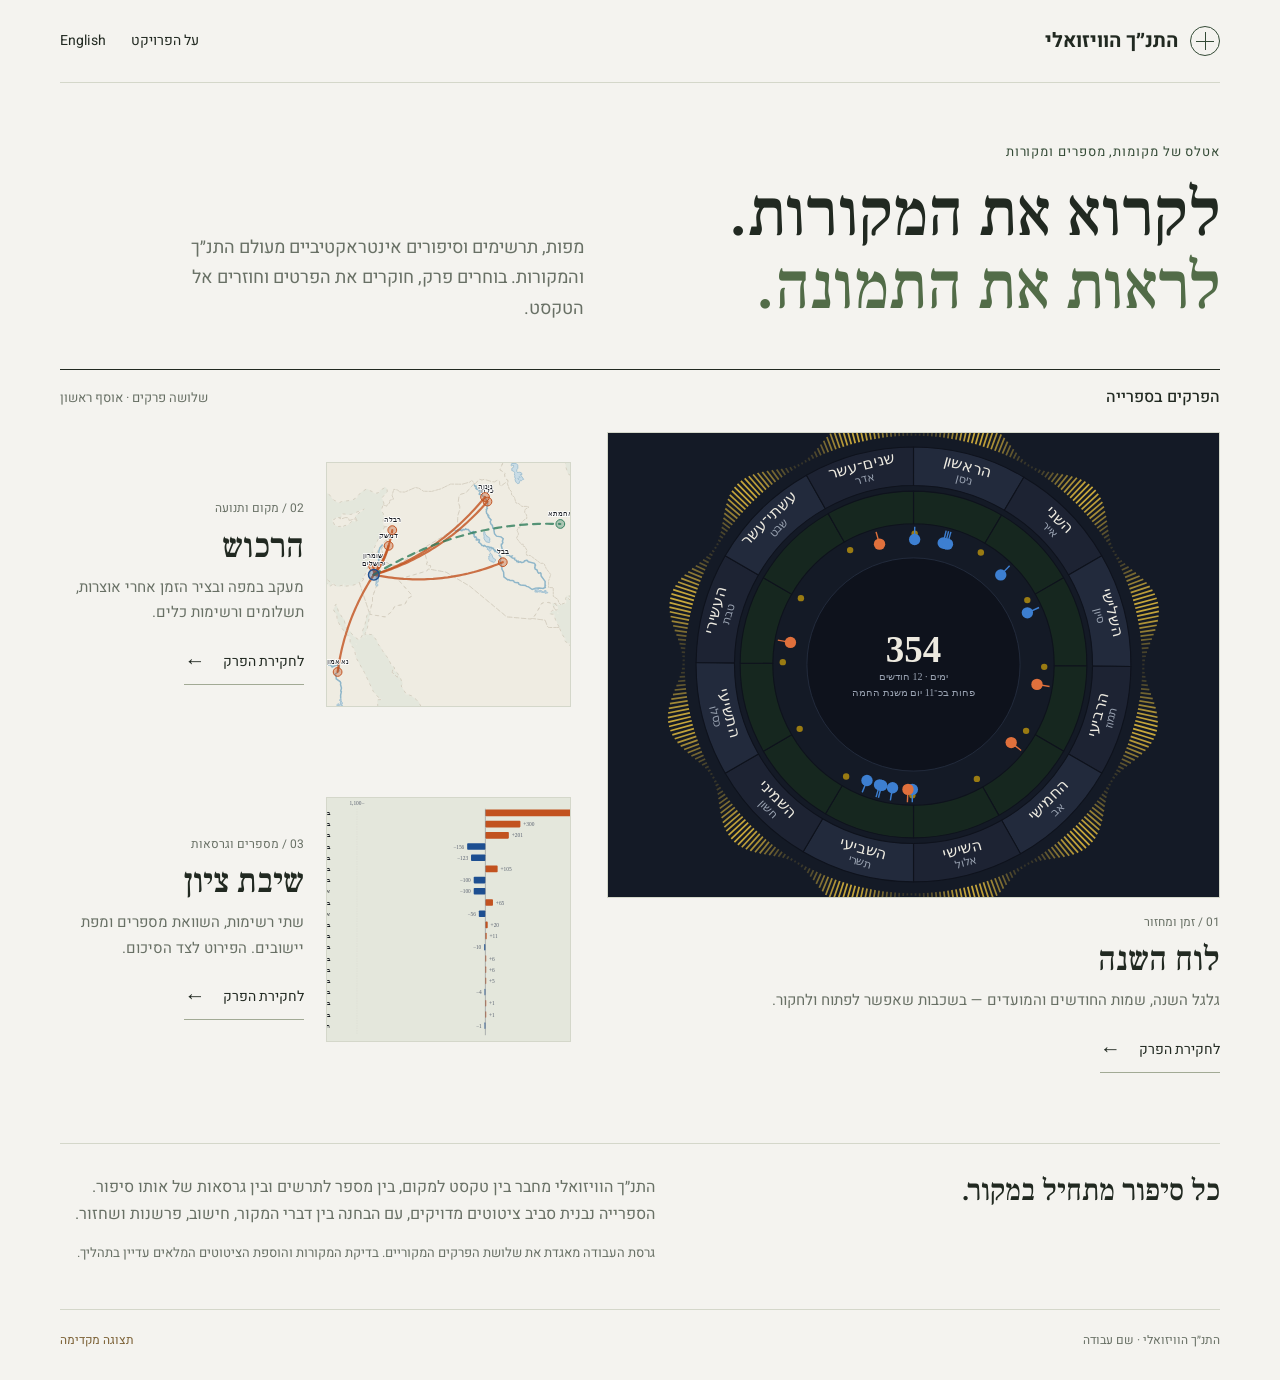
==== site/index.html @ dea5420c "Build initial Visual Tanakh collection with three interactive chapters" ====
<!doctype html><html lang="he" dir="rtl"><head><meta charset="utf-8"><meta name="viewport" content="width=device-width,initial-scale=1"><meta name="robots" content="noindex,nofollow"><title>התנ״ך הוויזואלי</title><meta name="description" content="מפות, תרשימים וסיפורים אינטראקטיביים מעולם התנ״ך והמקורות. בוחרים פרק, חוקרים את הפרטים וחוזרים אל הטקסט."><link rel="stylesheet" href="assets/site.css"></head><body><a class="skip" href="#chapters">לתוכן</a><div class="shell"><header><a class="brand" href="./"><span class="mark" aria-hidden="true"></span>התנ״ך הוויזואלי</a><nav aria-label="ניווט"><a href="#about">על הפרויקט</a><a href="en/" lang="en">English</a></nav></header><main><section class="intro"><div><p class="eyebrow">אטלס של מקומות, מספרים ומקורות</p><h1>לקרוא את המקורות.<br><em>לראות את התמונה.</em></h1></div><p class="intro-copy">מפות, תרשימים וסיפורים אינטראקטיביים מעולם התנ״ך והמקורות. בוחרים פרק, חוקרים את הפרטים וחוזרים אל הטקסט.</p></section><section id="chapters" aria-labelledby="collection-title"><div class="section-top"><h2 id="collection-title">הפרקים בספרייה</h2><span>שלושה פרקים · אוסף ראשון</span></div><div class="collection"><a class="chapter" href="he/calendar/"><div class="visual"><img src="assets/calendar.svg" alt="" width="700" height="600" ></div><div class="chapter-copy"><div class="chapter-meta"><span>01 / זמן ומחזור</span></div><h3>לוח השנה</h3><p>גלגל השנה, שמות החודשים והמועדים — בשכבות שאפשר לפתוח ולחקור.</p><span class="read">לחקירת הפרק<b aria-hidden="true">←</b></span></div></a><a class="chapter" href="he/treasures/"><div class="visual"><img src="assets/treasures.svg" alt="" width="700" height="600" loading="lazy"></div><div class="chapter-copy"><div class="chapter-meta"><span>02 / מקום ותנועה</span></div><h3>הרכוש</h3><p>מעקב במפה ובציר הזמן אחרי אוצרות, תשלומים ורשימות כלים.</p><span class="read">לחקירת הפרק<b aria-hidden="true">←</b></span></div></a><a class="chapter" href="he/return/"><div class="visual"><img src="assets/return.svg" alt="" width="700" height="600" loading="lazy"></div><div class="chapter-copy"><div class="chapter-meta"><span>03 / מספרים וגרסאות</span></div><h3>שיבת ציון</h3><p>שתי רשימות, השוואת מספרים ומפת יישובים. הפירוט לצד הסיכום.</p><span class="read">לחקירת הפרק<b aria-hidden="true">←</b></span></div></a></div></section><section class="about" id="about"><h2>כל סיפור מתחיל במקור.</h2><div><p>התנ״ך הוויזואלי מחבר בין טקסט למקום, בין מספר לתרשים ובין גרסאות של אותו סיפור. הספרייה נבנית סביב ציטוטים מדויקים, עם הבחנה בין דברי המקור, חישוב, פרשנות ושחזור.</p><p class="note">גרסת העבודה מאגדת את שלושת הפרקים המקוריים. בדיקת המקורות והוספת הציטוטים המלאים עדיין בתהליך.</p></div></section></main><footer><span>התנ״ך הוויזואלי · שם עבודה</span><span class="draft">תצוגה מקדימה</span></footer></div></body></html>
---- site/assets/site.css ----
@import url('https://fonts.googleapis.com/css2?family=Frank+Ruhl+Libre:wght@400;500;700;900&family=Heebo:wght@400;500;600;700&display=swap');
:root{--paper:#f4f3ef;--ink:#212921;--muted:#687065;--line:#d4d7ca;--green:#344b36;--wash:#e5e8dc}*{box-sizing:border-box}body{margin:0;background:var(--paper);color:var(--ink);font:16px/1.7 Heebo,Arial,sans-serif}a{color:inherit}button,a{-webkit-tap-highlight-color:transparent}a:focus-visible{outline:3px solid #9c6a29;outline-offset:5px}.skip{position:absolute;top:-100px}.skip:focus{top:10px;background:white;z-index:10;padding:10px}.shell{max-width:1240px;margin:auto;padding:0 40px}header{display:flex;justify-content:space-between;align-items:center;border-bottom:1px solid var(--line);padding:24px 0;gap:20px}.brand{text-decoration:none;font-size:20px;font-weight:700;display:flex;align-items:center;gap:12px}.mark{width:30px;height:30px;border:1px solid var(--green);border-radius:50%;position:relative;display:inline-block}.mark:before,.mark:after{content:'';position:absolute;background:var(--green)}.mark:before{width:1px;top:5px;bottom:5px;left:14px}.mark:after{height:1px;left:5px;right:5px;top:14px}header nav{display:flex;gap:25px;font-size:14px}header nav a{text-decoration:none}header nav a:hover{text-decoration:underline}.intro{display:grid;grid-template-columns:1.1fr 1fr;gap:60px;padding:58px 0 44px;align-items:end}.eyebrow{font-size:13px;letter-spacing:.07em;color:var(--green);margin:0 0 15px}h1,h2,h3{font-family:'Frank Ruhl Libre',Georgia,serif;font-weight:500;line-height:1.1;margin:0}h1{font-size:clamp(40px,5.2vw,68px);max-width:650px}h1 em{font-style:normal;color:#526c48}.intro-copy{max-width:450px;color:var(--muted);font-size:18px;margin:0}.section-top{display:flex;justify-content:space-between;border-top:1px solid var(--ink);padding:17px 0 23px;align-items:center}.section-top h2{font-family:Heebo,Arial;font-size:16px;font-weight:500}.section-top span{font-size:13px;color:var(--muted)}.collection{display:grid;grid-template-columns:1.2fr 1fr;gap:30px 36px}.chapter{text-decoration:none;display:block;min-width:0}.chapter:first-child{grid-row:span 2}.visual{background:#e4e7dc;overflow:hidden;border:1px solid var(--line);position:relative}.visual img{width:100%;height:100%;object-fit:cover;display:block;transition:transform .45s ease}.chapter:hover .visual img{transform:scale(1.025)}.chapter:first-child .visual{height:466px;background:#141a26}.chapter:not(:first-child){display:grid;grid-template-columns:1fr 1fr;gap:22px;align-items:center}.chapter:not(:first-child) .visual{height:245px}.chapter:not(:first-child) .visual img{object-fit:cover}.chapter-meta{display:flex;justify-content:space-between;font-size:12px;color:var(--muted);margin:14px 0 9px;gap:8px}.chapter h3{font-size:34px}.chapter p{font-size:15px;color:var(--muted);margin:10px 0 18px}.read{font-size:14px;display:inline-flex;gap:18px;align-items:center;border-bottom:1px solid #a2aa95;padding-bottom:4px}.read b{font-size:21px;font-weight:400}.about{margin-top:70px;border-top:1px solid var(--line);padding:30px 0 45px;display:grid;grid-template-columns:1fr 1.2fr;gap:70px}.about h2{font-size:30px}.about p{margin:0;color:var(--muted);max-width:640px}.about .note{font-size:13px;margin-top:14px}footer{display:flex;justify-content:space-between;gap:20px;border-top:1px solid var(--line);padding:20px 0 30px;color:var(--muted);font-size:12px}.draft{color:#795e32}.language-note{font-size:12px;color:var(--muted)}html{scroll-behavior:smooth}@media(max-width:900px){.shell{padding:0 24px}.intro{gap:25px}.collection{gap:24px}.chapter:not(:first-child){grid-template-columns:1fr}.chapter:not(:first-child) .visual{height:180px}.chapter:first-child .visual{height:380px}.chapter:first-child{grid-row:auto}.chapter:last-child{grid-column:1/-1;grid-template-columns:1fr 1fr}.intro-copy{font-size:16px}}@media(max-width:600px){.shell{padding:0 20px}header{padding:18px 0}.brand{font-size:17px;gap:8px}header nav{gap:15px}header nav a:first-child{display:none}.intro{grid-template-columns:1fr;gap:20px;padding:36px 0}.intro-copy{max-width:36ch}h1{font-size:45px}.collection{grid-template-columns:1fr;gap:34px}.chapter:first-child .visual{height:360px}.chapter:not(:first-child),.chapter:last-child{display:block;grid-column:auto}.chapter:not(:first-child) .visual{height:230px}.chapter h3{font-size:32px}.about{margin-top:42px;grid-template-columns:1fr;gap:20px}footer{flex-wrap:wrap}.section-top span{font-size:12px}}@media(prefers-reduced-motion:reduce){html{scroll-behavior:auto}.visual img{transition:none}}
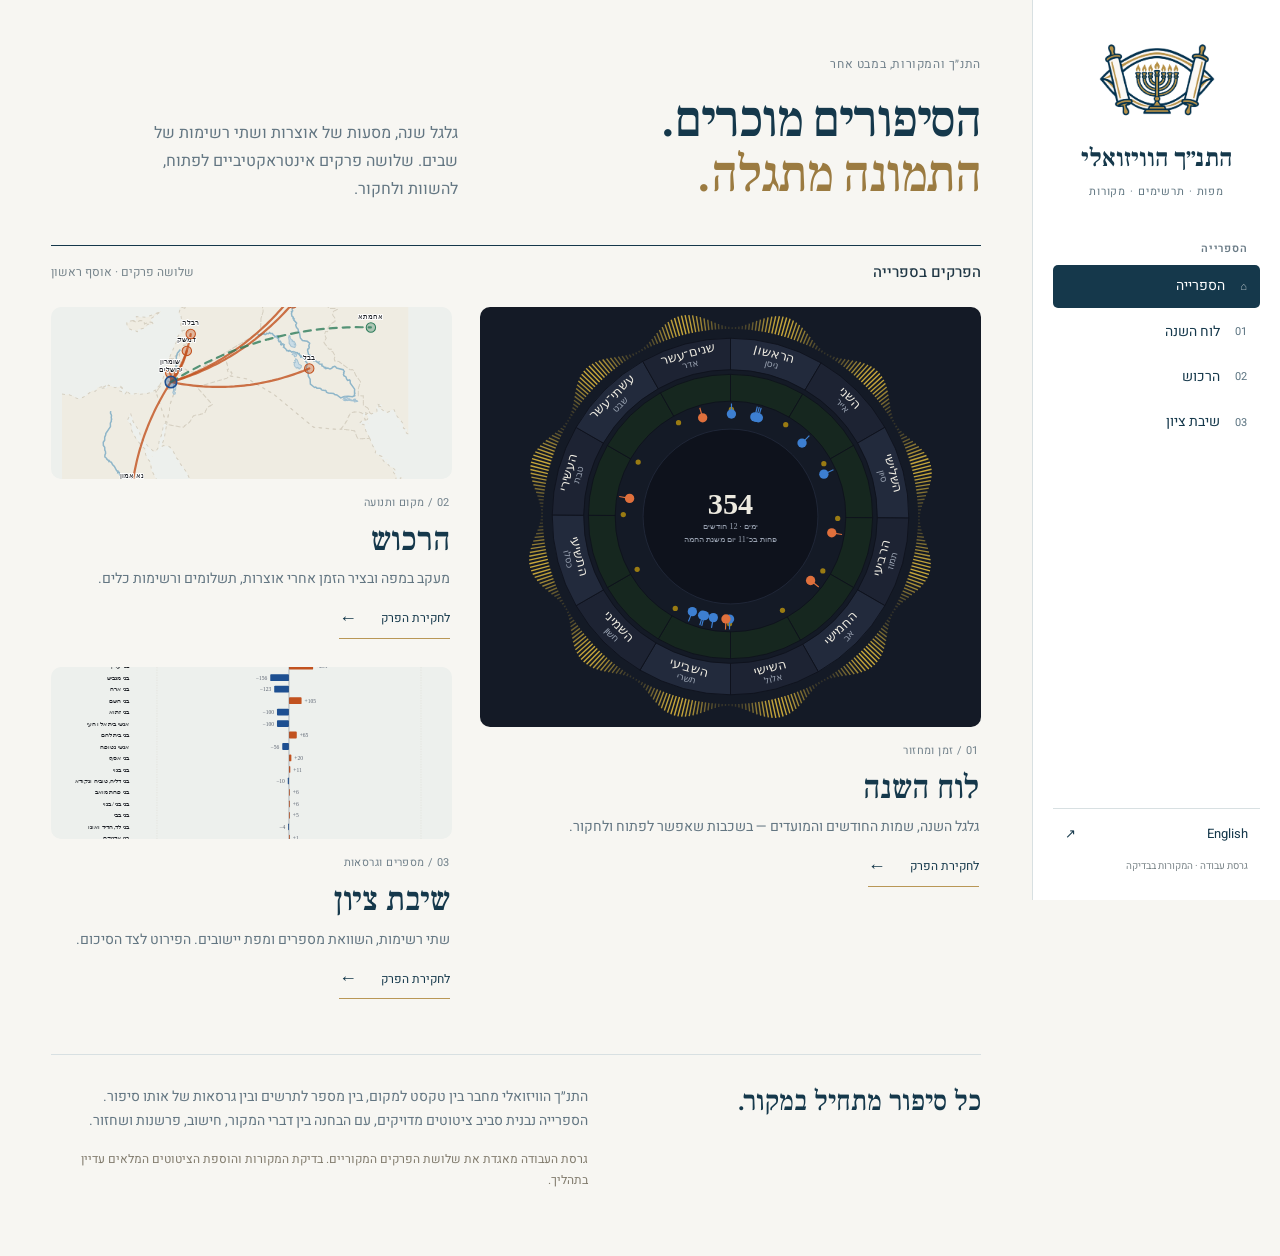
==== commit e1f75de4: "Redesign chapters with fixed bilingual navigation and Tanakh Atlas identity" ====
--- a/site/index.html
+++ b/site/index.html
@@ -1 +1,2 @@
-<!doctype html><html lang="he" dir="rtl"><head><meta charset="utf-8"><meta name="viewport" content="width=device-width,initial-scale=1"><meta name="robots" content="noindex,nofollow"><title>התנ״ך הוויזואלי</title><meta name="description" content="מפות, תרשימים וסיפורים אינטראקטיביים מעולם התנ״ך והמקורות. בוחרים פרק, חוקרים את הפרטים וחוזרים אל הטקסט."><link rel="stylesheet" href="assets/site.css"></head><body><a class="skip" href="#chapters">לתוכן</a><div class="shell"><header><a class="brand" href="./"><span class="mark" aria-hidden="true"></span>התנ״ך הוויזואלי</a><nav aria-label="ניווט"><a href="#about">על הפרויקט</a><a href="en/" lang="en">English</a></nav></header><main><section class="intro"><div><p class="eyebrow">אטלס של מקומות, מספרים ומקורות</p><h1>לקרוא את המקורות.<br><em>לראות את התמונה.</em></h1></div><p class="intro-copy">מפות, תרשימים וסיפורים אינטראקטיביים מעולם התנ״ך והמקורות. בוחרים פרק, חוקרים את הפרטים וחוזרים אל הטקסט.</p></section><section id="chapters" aria-labelledby="collection-title"><div class="section-top"><h2 id="collection-title">הפרקים בספרייה</h2><span>שלושה פרקים · אוסף ראשון</span></div><div class="collection"><a class="chapter" href="he/calendar/"><div class="visual"><img src="assets/calendar.svg" alt="" width="700" height="600" ></div><div class="chapter-copy"><div class="chapter-meta"><span>01 / זמן ומחזור</span></div><h3>לוח השנה</h3><p>גלגל השנה, שמות החודשים והמועדים — בשכבות שאפשר לפתוח ולחקור.</p><span class="read">לחקירת הפרק<b aria-hidden="true">←</b></span></div></a><a class="chapter" href="he/treasures/"><div class="visual"><img src="assets/treasures.svg" alt="" width="700" height="600" loading="lazy"></div><div class="chapter-copy"><div class="chapter-meta"><span>02 / מקום ותנועה</span></div><h3>הרכוש</h3><p>מעקב במפה ובציר הזמן אחרי אוצרות, תשלומים ורשימות כלים.</p><span class="read">לחקירת הפרק<b aria-hidden="true">←</b></span></div></a><a class="chapter" href="he/return/"><div class="visual"><img src="assets/return.svg" alt="" width="700" height="600" loading="lazy"></div><div class="chapter-copy"><div class="chapter-meta"><span>03 / מספרים וגרסאות</span></div><h3>שיבת ציון</h3><p>שתי רשימות, השוואת מספרים ומפת יישובים. הפירוט לצד הסיכום.</p><span class="read">לחקירת הפרק<b aria-hidden="true">←</b></span></div></a></div></section><section class="about" id="about"><h2>כל סיפור מתחיל במקור.</h2><div><p>התנ״ך הוויזואלי מחבר בין טקסט למקום, בין מספר לתרשים ובין גרסאות של אותו סיפור. הספרייה נבנית סביב ציטוטים מדויקים, עם הבחנה בין דברי המקור, חישוב, פרשנות ושחזור.</p><p class="note">גרסת העבודה מאגדת את שלושת הפרקים המקוריים. בדיקת המקורות והוספת הציטוטים המלאים עדיין בתהליך.</p></div></section></main><footer><span>התנ״ך הוויזואלי · שם עבודה</span><span class="draft">תצוגה מקדימה</span></footer></div></body></html>+<!DOCTYPE html>
+<html dir="rtl" lang="he"><head><meta charset="utf-8"/><meta content="width=device-width,initial-scale=1" name="viewport"/><meta content="noindex,nofollow" name="robots"/><title>התנ״ך הוויזואלי</title><meta content="מפות, תרשימים וסיפורים אינטראקטיביים מעולם התנ״ך והמקורות. בוחרים פרק, חוקרים את הפרטים וחוזרים אל הטקסט." name="description"/><link href="assets/site.css" rel="stylesheet"/><link href="assets/atlas.css" rel="stylesheet"/><link href="assets/atlas-logo.png" rel="icon" type="image/png"/><script defer="" src="assets/atlas.js"></script></head><body><a class="skip-link" href="#main-content">דלגו לתוכן</a><div class="mobile-bar"><a href="./"><img alt="" height="44" src="assets/atlas-logo.png" width="44"/><span>התנ״ך הוויזואלי</span></a><button aria-controls="atlas-sidebar" aria-expanded="false" aria-label="פתיחת ניווט" id="menu-toggle"><span></span><span></span><span></span></button></div><div hidden="" id="nav-backdrop"></div><aside aria-label="ניווט ראשי" class="atlas-sidebar" id="atlas-sidebar"><div class="sidebar-top"><a class="atlas-brand" href="./"><img alt="" height="130" src="assets/atlas-logo.png" width="150"/><strong>התנ״ך הוויזואלי</strong><span>מפות · תרשימים · מקורות</span></a><button aria-label="סגירת ניווט" class="nav-close" id="nav-close">×</button></div><nav aria-label="פרקי הספרייה" class="library-nav"><p class="nav-caption">הספרייה</p><a aria-current="page" class="side-link" href="./"><span class="side-index">⌂</span><span>הספרייה</span></a><a class="side-link" href="he/calendar/"><span class="side-index">01</span><span>לוח השנה</span></a><a class="side-link" href="he/treasures/"><span class="side-index">02</span><span>הרכוש</span></a><a class="side-link" href="he/return/"><span class="side-index">03</span><span>שיבת ציון</span></a></nav><div class="sidebar-bottom"><a class="language-link" href="en/" lang="en">English<span aria-hidden="true">↗</span></a><p>גרסת עבודה · המקורות בבדיקה</p></div></aside><div class="atlas-main home-main"><main id="main-content"><section class="home-intro"><div><p class="eyebrow">התנ״ך והמקורות, במבט אחר</p><h1>הסיפורים מוכרים.<br/><em>התמונה מתגלה.</em></h1></div><p class="intro-copy">גלגל שנה, מסעות של אוצרות ושתי רשימות של שבים. שלושה פרקים אינטראקטיביים לפתוח, להשוות ולחקור.</p></section><section aria-labelledby="collection-title" id="chapters"><div class="section-top"><h2 id="collection-title">הפרקים בספרייה</h2><span>שלושה פרקים · אוסף ראשון</span></div><div class="collection"><a class="chapter feature-chapter" href="he/calendar/"><div class="visual"><img alt="" height="600" src="assets/calendar.svg" width="700"/></div><div class="chapter-copy"><div class="chapter-meta"><span>01 / זמן ומחזור</span></div><h3>לוח השנה</h3><p>גלגל השנה, שמות החודשים והמועדים — בשכבות שאפשר לפתוח ולחקור.</p><span class="read">לחקירת הפרק<b aria-hidden="true">←</b></span></div></a><a class="chapter small-chapter" href="he/treasures/"><div class="visual"><img alt="" height="600" loading="lazy" src="assets/treasures.svg" width="700"/></div><div class="chapter-copy"><div class="chapter-meta"><span>02 / מקום ותנועה</span></div><h3>הרכוש</h3><p>מעקב במפה ובציר הזמן אחרי אוצרות, תשלומים ורשימות כלים.</p><span class="read">לחקירת הפרק<b aria-hidden="true">←</b></span></div></a><a class="chapter small-chapter" href="he/return/"><div class="visual"><img alt="" height="600" loading="lazy" src="assets/return.svg" width="700"/></div><div class="chapter-copy"><div class="chapter-meta"><span>03 / מספרים וגרסאות</span></div><h3>שיבת ציון</h3><p>שתי רשימות, השוואת מספרים ומפת יישובים. הפירוט לצד הסיכום.</p><span class="read">לחקירת הפרק<b aria-hidden="true">←</b></span></div></a></div></section><section class="about" id="about"><h2>כל סיפור מתחיל במקור.</h2><div><p>התנ״ך הוויזואלי מחבר בין טקסט למקום, בין מספר לתרשים ובין גרסאות של אותו סיפור. הספרייה נבנית סביב ציטוטים מדויקים, עם הבחנה בין דברי המקור, חישוב, פרשנות ושחזור.</p><p class="note">גרסת העבודה מאגדת את שלושת הפרקים המקוריים. בדיקת המקורות והוספת הציטוטים המלאים עדיין בתהליך.</p></div></section></main></div></body></html>
--- a/site/assets/atlas.css
+++ b/site/assets/atlas.css
@@ -0,0 +1,12 @@
+@import url('https://fonts.googleapis.com/css2?family=Frank+Ruhl+Libre:wght@400;500;700;900&family=Heebo:wght@400;500;600;700&display=swap');
+:root{--nav-width:248px;--navy:#15384b;--gold:#b99756;--paper:#f7f6f2;--ink:#203745;--muted:#657682;--line:#d8e0e2;--bg:#f7f6f2;--card:#fff;--ink2:#657682;--rule:#d8e0e2;--ezra:#255770;--green:#355c50}
+html{scroll-behavior:smooth;scroll-padding-top:30px}body{margin:0;background:var(--paper);color:var(--ink);font-family:Heebo,Arial,sans-serif;font-size:16px;line-height:1.75}*{box-sizing:border-box}a,button,input{touch-action:manipulation}a:focus-visible,button:focus-visible,input:focus-visible,[tabindex]:focus-visible{outline:3px solid var(--gold);outline-offset:4px}button{cursor:pointer}.skip-link{position:fixed;inset-inline-start:270px;top:-90px;z-index:100;background:white;color:var(--navy);padding:10px 20px}.skip-link:focus{top:10px}.atlas-main{margin-inline-start:var(--nav-width);min-width:0}.atlas-sidebar{position:fixed;inset-block:0;inset-inline-start:0;width:var(--nav-width);background:#fff;border-inline-end:1px solid var(--line);z-index:40;display:flex;flex-direction:column;padding:22px 20px 18px;overflow-y:auto;overscroll-behavior:contain;color:var(--navy);font:14px/1.6 Heebo,Arial,sans-serif}.atlas-sidebar a{text-decoration:none;color:inherit}.atlas-brand{display:flex;flex-direction:column;align-items:center;text-align:center;gap:0;padding-bottom:25px}.atlas-brand img{width:138px;height:116px;object-fit:contain;display:block}.atlas-brand strong{font-family:'Frank Ruhl Libre',Georgia,serif;font-size:25px;line-height:1.2;font-weight:700;margin:5px 0 10px}.atlas-brand>span{font-size:11px;color:#627782;letter-spacing:.08em}.nav-caption{font-size:11px;font-weight:600;color:#6b7c87;letter-spacing:.08em;margin:14px 12px 8px}.side-link{display:flex;gap:15px;padding:10px 13px;margin:3px 0;border-radius:5px;align-items:center;transition:background .18s}.side-link:hover{background:#f1f5f6}.side-link[aria-current=page]{background:var(--navy);color:#fff}.side-index{font-size:11px;opacity:.7;font-variant-numeric:tabular-nums}.chapter-toc{border-top:1px solid var(--line);margin-top:20px;padding-top:7px}.toc-link{display:block;padding:6px 15px;font-size:12px;border-inline-start:2px solid transparent;color:#637887!important;line-height:1.5}.toc-link:hover,.toc-link[aria-current=location]{color:var(--navy)!important;border-inline-start-color:var(--gold);background:#f6f5f0}.sidebar-bottom{margin-top:auto;padding-top:25px}.language-link{display:flex;justify-content:space-between;border-top:1px solid var(--line);padding:15px 12px 5px;font-size:13px}.sidebar-bottom p{font-size:10px;margin:8px 12px;color:#7b8589}.mobile-bar,.nav-close{display:none}[hidden]{display:none!important}
+/* The collection: a generous lead chapter with two compact investigations. */
+.home-main{max-width:none;padding:0 clamp(26px,4vw,74px) 35px}.home-intro{display:grid;grid-template-columns:1.2fr 1fr;gap:35px;align-items:end;padding:54px 0 42px}.home-intro h1{font:500 clamp(40px,4vw,62px)/1.07 'Frank Ruhl Libre',Georgia,serif;color:var(--navy);letter-spacing:-.025em}.home-intro h1 em{font-style:normal;color:#9b7b41}.home-intro .eyebrow{font-size:12px;letter-spacing:.05em;color:#71818b;margin-bottom:18px}.home-intro .intro-copy{font-size:16px;color:#637682;max-width:37ch;margin:0}.section-top{border-top:1px solid var(--navy);padding:16px 0 24px;display:flex;justify-content:space-between;gap:12px;align-items:center}.section-top h2{font-family:Heebo,Arial;font-size:15px;font-weight:500}.section-top span{font-size:12px;color:#78868d}.collection{display:grid;grid-template-columns:minmax(0,1.25fr) minmax(0,1fr);gap:28px}.chapter{min-width:0;display:block;text-decoration:none}.chapter:first-child{grid-row:span 2;display:block}.chapter:not(:first-child){display:block}.visual{border:0;border-radius:10px;background:#e8eeed;overflow:hidden;isolation:isolate}.visual img{display:block;width:100%;height:100%;object-fit:cover;transition:transform .4s ease}.chapter:hover .visual img{transform:scale(1.025)}.chapter:first-child .visual{height:420px;background:#141a26}.chapter:not(:first-child) .visual{height:172px;background:#edf0ed}.chapter-copy{padding:0 2px}.chapter-meta{margin:14px 0 8px;font-size:11px;color:#71818b;letter-spacing:.04em}.chapter h3{font:500 33px/1.2 'Frank Ruhl Libre',Georgia,serif;color:var(--navy)}.chapter p{font-size:14px;line-height:1.7;color:#637682;margin:8px 0 12px}.chapter .read{font-size:12px;display:inline-flex;align-items:center;gap:24px;padding-bottom:3px;border-bottom:1px solid var(--gold);color:var(--navy)}.read b{font-size:18px;font-weight:400}.about{display:grid;grid-template-columns:1fr 1.5fr;gap:35px;margin-top:55px;border-top:1px solid var(--line);padding:30px 0}.about h2{font:500 28px/1.2 'Frank Ruhl Libre',Georgia,serif;color:var(--navy)}.about p{font-size:14px;color:#637682;margin:0}.about .note{font-size:12px;margin-top:15px;color:#817b6d}
+/* Chapters share a new reading surface, sectional hierarchy and source treatments. */
+.chapter-page .wrap{max-width:none;padding:0 clamp(24px,4vw,72px) 40px}.chapter-page .mast{padding:42px clamp(26px,4vw,56px) 38px;background:var(--navy);color:#fff;margin:30px 0 28px;border-radius:12px;position:relative;overflow:hidden;border-bottom:4px solid var(--gold)}.chapter-eyebrow{color:#d5bd8e;font-size:12px;letter-spacing:.06em;margin:0 0 16px}.chapter-page .mast h1{font-size:clamp(42px,5vw,66px);font-weight:500;line-height:1.1;letter-spacing:-.025em}.chapter-page .mast .sub{font-size:17px;line-height:1.85;max-width:65ch;color:#dbe6eb;margin:16px 0 0}.chapter-page .mast .refs{font-size:12px;color:#d5bd8e;margin-top:18px}.chapter-page main>section{padding:30px clamp(20px,2.5vw,36px) 36px;border:1px solid var(--line);border-radius:10px;background:#fff;margin-bottom:24px;scroll-margin-top:25px;position:relative}.chapter-page main>section:before{content:attr(data-section);display:block;font-size:11px;color:#9b7b41;letter-spacing:.09em;margin-bottom:8px;font-variant-numeric:tabular-nums}.chapter-page main>section>h2{font-size:30px;font-weight:500;color:var(--navy);margin-bottom:10px}.chapter-page main>section>.lede{font-size:15px;line-height:1.8;color:#657682;max-width:72ch;margin-bottom:22px}.chapter-page .controls{gap:8px;margin:18px 0 24px;align-items:center}.chapter-page .ctl,.chapter-page .tab{border-radius:5px;font-size:13px;padding:10px 14px;background:#f5f8f9;border:1px solid #d9e2e6;color:var(--navy);min-height:42px}.chapter-page .ctl[aria-pressed=true],.chapter-page .tab[aria-pressed=true]{background:var(--navy);border-color:var(--navy);color:#fff}.chapter-page .controls .grp{padding:3px;border-radius:7px;gap:3px;display:flex;flex-wrap:wrap;border-color:#d9e2e6}.chapter-page .calendar-workspace{display:grid;grid-template-columns:minmax(0,1.65fr) minmax(190px,1fr);gap:24px;align-items:center}.chapter-page .wheelbox{padding:8px;border-radius:10px}.chapter-page .calendar-detail{min-width:0}.chapter-page .readout{background:#f3f7f8;border:0;border-inline-start:3px solid var(--gold);border-radius:0;padding:24px 20px;margin:0;font-size:14px;min-height:0}.chapter-page .readout h3{font-size:25px;font-weight:500;color:var(--navy)}.chapter-page .readout .src{font-size:12px;color:#527083;line-height:1.8}.calendar-detail .legend{display:grid;gap:10px;font-size:12px;line-height:1.5;margin:20px 0 0;padding:0 8px}.calendar-detail .legend span{display:block}.chapter-page .strip{border-radius:8px;margin:24px 0;padding:20px 12px}.chapter-page #map{height:530px;border:1px solid #d4e0e4;border-radius:10px;background:#d9e7ec}.chapter-page .mapnote,.chapter-page .maphint{font-size:12px;line-height:1.75;color:#6b7e88}.chapter-page .mzoom{gap:8px;top:16px;inset-inline-start:16px}.chapter-page .mzoom button{width:40px;height:40px;border-radius:6px;border:1px solid #c6d8e0;color:var(--navy);box-shadow:0 2px 8px #15384b12}.chapter-page .mpop{border-color:#c9dbe2;border-radius:8px;color:var(--navy)}.chapter-page .builder{background:#f4f7f8;border:0;border-radius:8px;padding:26px}.chapter-page .meter{height:78px;border-radius:6px;background:#e4e9e6}.chapter-page .meter .inside{font-family:'Frank Ruhl Libre',Georgia;font-size:36px}.chapter-page .meter .outside{font-size:14px;color:#715922}.chapter-page .mrow{font-size:13px}.chapter-page .chip{font-size:12px;border-radius:5px;padding:9px 12px}.chapter-page .gapline{font-size:14px;line-height:1.8;background:#eee9de;border-color:var(--gold);border-radius:0}.chapter-page .gapwrap{border:0;padding:18px 12px;background:#f5f8fa;border-radius:8px}.chapter-page .gapdetail{background:#e9f0f3;padding:17px;font-size:14px;border-radius:5px}.chapter-page .switch{border-radius:6px;border-color:#c7d8e0}.chapter-page .switch button{padding:10px 24px;font-size:14px}.table-scroll{overflow-x:auto;border:1px solid var(--line);border-radius:7px}.chapter-page table{border:0;border-radius:0}.chapter-page th{background:#edf3f5;color:var(--navy);font-size:12px;padding:14px 16px;border-bottom:1px solid #c9dbe2}.chapter-page td{padding:12px 16px;font-size:14px}.chapter-page tr.d td{background:#f9f3e9}.chapter-page tr:hover td{background:#eef4f6}.chapter-page .ev{gap:25px;margin-bottom:10px}.chapter-page .ev .body{border-radius:7px;padding:22px 24px;border-color:#dbe3e6}.chapter-page .ev:hover .body{background:#f6f9fa;border-color:#adc4d1}.chapter-page .ev.sel .body{background:#edf4f7;border-color:#789eaf;box-shadow:none}.chapter-page .ev h3{font-size:24px;font-weight:500}.chapter-page .ev p{font-size:14px;line-height:1.9}.chapter-page .ev .src{font-size:12px;padding-top:12px;margin-top:14px}.chapter-page .ev .qty{margin-top:14px;gap:8px}.chapter-page .ev .qty span{font-size:12px;background:#edf2f3;padding:5px 10px}.chapter-page .ev .yr{font-size:23px;color:#9b7b41}.chapter-page .bal,.chapter-page .lost,.chapter-page div.gaps,.chapter-page .disp,.chapter-page .flist{border:0;gap:14px;background:none;border-radius:0}.chapter-page .bal>div,.chapter-page .lost>div,.chapter-page div.gaps>div,.chapter-page .disp>div,.chapter-page .fitem{background:#f4f7f8;border:0;border-radius:7px;padding:24px}.chapter-page .bal>div:first-child{border-top:3px solid #b16c4b}.chapter-page .bal>div:last-child{border-top:3px solid #597862}.chapter-page .lost h3,.chapter-page .disp h3,.chapter-page .fitem h3{font-size:22px;font-weight:500;color:var(--navy)}.chapter-page .never{background:#f2ece0;border-color:var(--gold);font-size:14px}.chapter-page .goods{grid-template-columns:repeat(3,minmax(0,1fr));gap:12px;background:none;border:0}.chapter-page .goods>div{background:#eef4f5;border-radius:6px;padding:22px}.chapter-page .goods .v{font-size:33px;color:var(--navy)}.chapter-page .goods .t{font-size:12px}.chapter-page .wavepanel{border:0;background:#f1f6f7;padding:28px;border-radius:8px}.chapter-page main>footer{padding:25px 20px;font-size:13px;border-top:0;color:#6d7a81;scroll-margin-top:30px}.chapter-page main>footer h3{color:var(--navy);font-weight:500}.chapter-page .jub{gap:5px}.chapter-page .jub button{border-radius:5px;min-height:30px}.chapter-page .fitem .when{font-size:18px}.chapter-page .fitem p{font-size:14px}
+@media(min-width:1500px){.home-main,.chapter-page .wrap{padding-inline:80px}.chapter:first-child .visual{height:520px}.chapter:not(:first-child) .visual{height:206px}}
+@media(max-width:1150px){:root{--nav-width:218px}.atlas-sidebar{padding-inline:14px}.home-intro{grid-template-columns:1fr;gap:20px}.home-intro .intro-copy{max-width:60ch}.chapter-page .calendar-workspace{grid-template-columns:1fr}.calendar-detail{display:grid;grid-template-columns:1.5fr 1fr;gap:18px}.calendar-detail .legend{margin:0}.chapter-page .mast .sub{font-size:16px}.chapter:first-child .visual{height:340px}.chapter:not(:first-child) .visual{height:145px}}
+@media(max-width:900px){:root{--nav-width:0px}html{scroll-padding-top:90px}.atlas-main{margin:0}.mobile-bar{display:flex;position:fixed;inset-block-start:0;inset-inline:0;height:66px;padding:0 20px;background:#fff;border-bottom:1px solid var(--line);z-index:45;align-items:center;justify-content:space-between}.mobile-bar>a{display:flex;gap:12px;align-items:center;color:var(--navy);font-size:18px;font-family:'Frank Ruhl Libre',Georgia;font-weight:700;text-decoration:none}.mobile-bar img{width:48px;height:44px;object-fit:contain}.mobile-bar button{background:transparent;border:1px solid var(--line);border-radius:5px;padding:11px;display:grid;gap:4px;min-width:42px;min-height:42px}.mobile-bar button span{width:17px;height:1px;background:var(--navy)}.atlas-sidebar{display:none;inset-block-start:66px;width:280px;z-index:50;padding:16px 20px}.atlas-sidebar.is-open{display:flex}.atlas-sidebar .atlas-brand img{width:94px;height:80px}.atlas-brand{padding-bottom:12px}.atlas-brand strong{font-size:23px}.nav-close{display:block;position:absolute;inset-inline-end:12px;top:12px;width:34px;height:34px;border:1px solid var(--line);border-radius:4px;font-size:24px;background:#fff;color:var(--navy)}#nav-backdrop{position:fixed;inset:66px 0 0;background:#15384b55;z-index:46}.home-main{padding:66px 28px 25px}.home-intro{grid-template-columns:1fr 1fr;padding-top:35px}.home-intro h1{font-size:43px}.home-intro .intro-copy{font-size:14px}.chapter-page .wrap{padding:66px 24px 25px}.chapter-page main>section{scroll-margin-top:85px}.chapter-page .mast{margin-top:24px}.skip-link{inset-inline-start:15px}.collection{gap:24px}.chapter:last-child{grid-column:auto}.chapter:first-child{grid-row:span 2}.chapter:not(:first-child){display:block}.about{margin-top:35px}.chapter-page .calendar-workspace{grid-template-columns:1.5fr 1fr}.calendar-detail{display:block}.calendar-detail .legend{margin-top:20px}}
+@media(max-width:600px){.home-main{padding-inline:20px}.home-intro{grid-template-columns:1fr;gap:18px;padding-block:30px}.home-intro h1{font-size:43px}.home-intro .eyebrow{margin-bottom:12px}.home-intro .intro-copy{font-size:15px}.collection{grid-template-columns:1fr;gap:32px}.chapter:first-child{grid-row:auto}.chapter:first-child .visual{height:350px}.chapter:not(:first-child) .visual{height:215px}.chapter h3{font-size:31px}.section-top span{font-size:11px}.about{grid-template-columns:1fr;gap:18px}.chapter-page .wrap{padding-inline:14px}.chapter-page .mast{padding:28px 23px;margin-top:18px;border-radius:8px}.chapter-page .mast h1{font-size:44px}.chapter-page .mast .sub{font-size:15px}.chapter-page main>section{padding:24px 16px;margin-bottom:16px;border-radius:8px}.chapter-page main>section>h2{font-size:27px}.chapter-page main>section>.lede{font-size:14px}.chapter-page .calendar-workspace{grid-template-columns:1fr;gap:16px}.calendar-detail{display:block}.calendar-detail .legend{display:flex;flex-wrap:wrap;font-size:11px;gap:10px 14px}.chapter-page .readout{padding:18px}.chapter-page .ctl,.chapter-page .tab{font-size:12px;padding:9px 10px}.chapter-page .controls .grp{width:100%}.chapter-page .controls .grp .ctl{flex:1}.chapter-page #map{height:400px}.chapter-page .builder{padding:16px}.chapter-page .meter .inside{font-size:29px;inset-inline-start:10px}.chapter-page .meter .outside{font-size:11px;inset-inline-end:8px}.chapter-page .chip{font-size:11px;padding:8px}.chapter-page .gapline{font-size:13px;padding:14px}.chapter-page .gapkey{font-size:12px;gap:12px}.chapter-page .gapwrap{padding-inline:5px}.chapter-page .ev{grid-template-columns:45px 1fr;gap:20px}.chapter-page .ev .body{padding:16px}.chapter-page .ev .yr{font-size:18px}.chapter-page .ev::after{inset-inline-start:49px}.chapter-page .tl:before{inset-inline-start:55px}.chapter-page .ev h3{font-size:21px}.chapter-page .bal,.chapter-page .lost .two{grid-template-columns:1fr}.chapter-page .bal>div,.chapter-page .lost>div,.chapter-page div.gaps>div,.chapter-page .disp>div,.chapter-page .fitem{padding:19px}.chapter-page .goods{grid-template-columns:repeat(2,minmax(0,1fr))}.chapter-page .goods>div{padding:18px}.chapter-page td,.chapter-page th{padding:10px;font-size:12px}.chapter-page td .tag{font-size:11px}.chapter-page .fitem{grid-template-columns:1fr;gap:12px}}
+@media(prefers-reduced-motion:reduce){html{scroll-behavior:auto}*,*:before,*:after{transition:none!important;animation:none!important}}
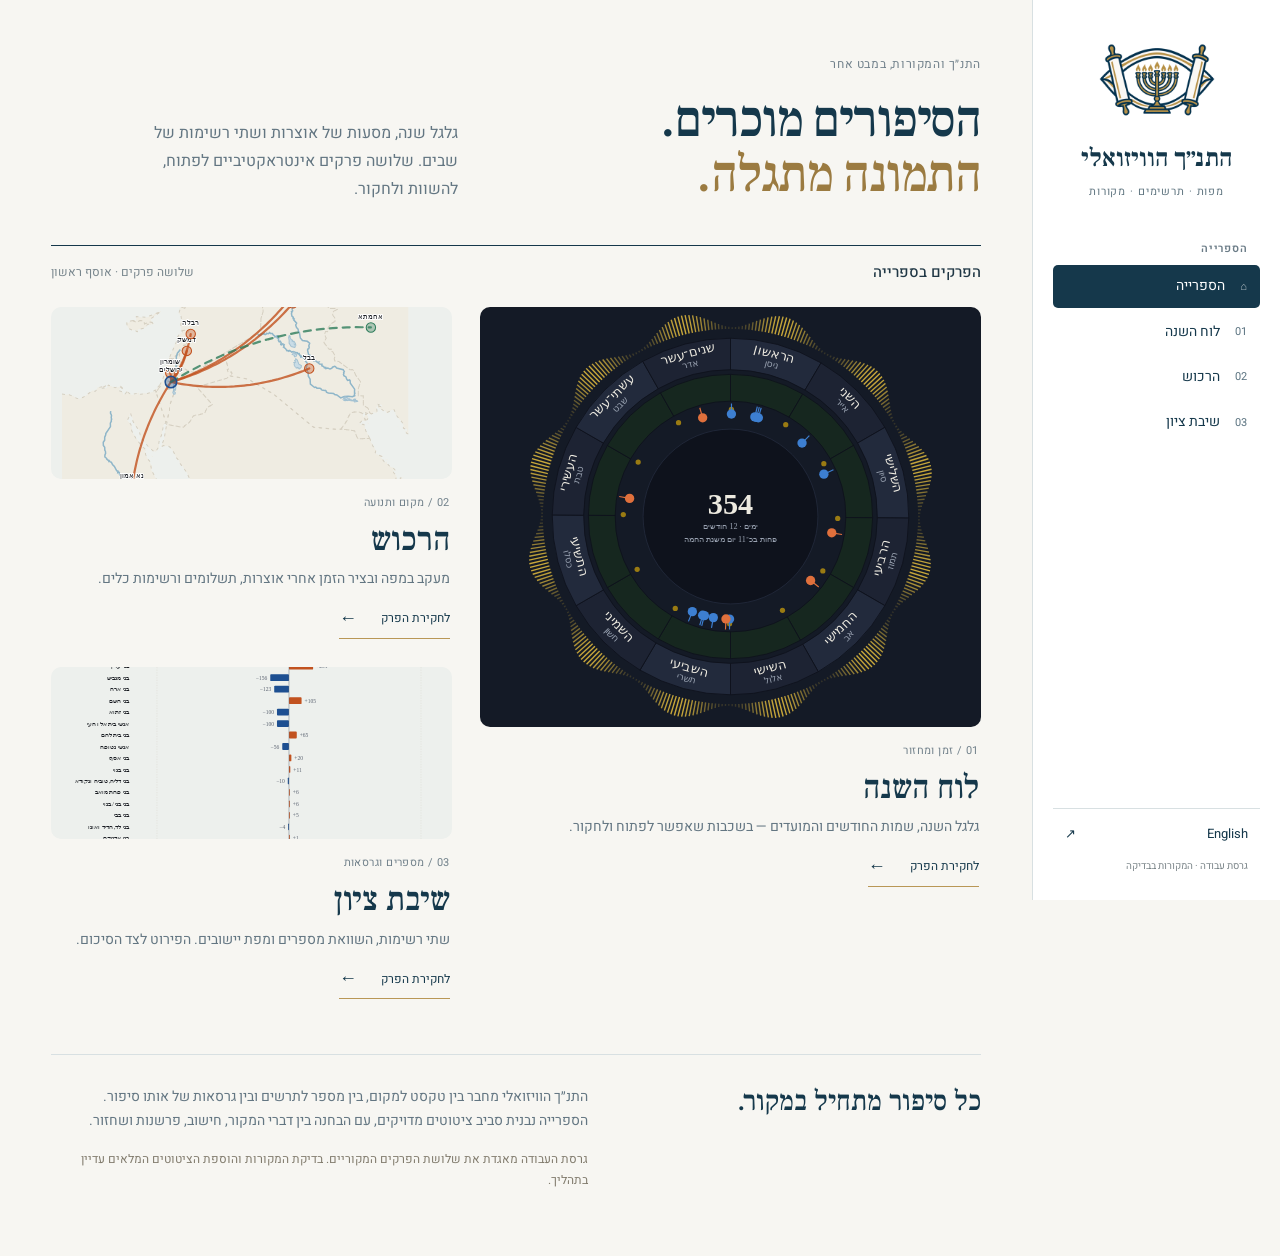
==== commit edacba4e: "Add social sharing, search indexing and lighter logo assets Open the site to search engines and give" ====
--- a/site/index.html
+++ b/site/index.html
@@ -1,2 +1,31 @@
 <!DOCTYPE html>
-<html dir="rtl" lang="he"><head><meta charset="utf-8"/><meta content="width=device-width,initial-scale=1" name="viewport"/><meta content="noindex,nofollow" name="robots"/><title>התנ״ך הוויזואלי</title><meta content="מפות, תרשימים וסיפורים אינטראקטיביים מעולם התנ״ך והמקורות. בוחרים פרק, חוקרים את הפרטים וחוזרים אל הטקסט." name="description"/><link href="assets/site.css" rel="stylesheet"/><link href="assets/atlas.css" rel="stylesheet"/><link href="assets/atlas-logo.png" rel="icon" type="image/png"/><script defer="" src="assets/atlas.js"></script></head><body><a class="skip-link" href="#main-content">דלגו לתוכן</a><div class="mobile-bar"><a href="./"><img alt="" height="44" src="assets/atlas-logo.png" width="44"/><span>התנ״ך הוויזואלי</span></a><button aria-controls="atlas-sidebar" aria-expanded="false" aria-label="פתיחת ניווט" id="menu-toggle"><span></span><span></span><span></span></button></div><div hidden="" id="nav-backdrop"></div><aside aria-label="ניווט ראשי" class="atlas-sidebar" id="atlas-sidebar"><div class="sidebar-top"><a class="atlas-brand" href="./"><img alt="" height="130" src="assets/atlas-logo.png" width="150"/><strong>התנ״ך הוויזואלי</strong><span>מפות · תרשימים · מקורות</span></a><button aria-label="סגירת ניווט" class="nav-close" id="nav-close">×</button></div><nav aria-label="פרקי הספרייה" class="library-nav"><p class="nav-caption">הספרייה</p><a aria-current="page" class="side-link" href="./"><span class="side-index">⌂</span><span>הספרייה</span></a><a class="side-link" href="he/calendar/"><span class="side-index">01</span><span>לוח השנה</span></a><a class="side-link" href="he/treasures/"><span class="side-index">02</span><span>הרכוש</span></a><a class="side-link" href="he/return/"><span class="side-index">03</span><span>שיבת ציון</span></a></nav><div class="sidebar-bottom"><a class="language-link" href="en/" lang="en">English<span aria-hidden="true">↗</span></a><p>גרסת עבודה · המקורות בבדיקה</p></div></aside><div class="atlas-main home-main"><main id="main-content"><section class="home-intro"><div><p class="eyebrow">התנ״ך והמקורות, במבט אחר</p><h1>הסיפורים מוכרים.<br/><em>התמונה מתגלה.</em></h1></div><p class="intro-copy">גלגל שנה, מסעות של אוצרות ושתי רשימות של שבים. שלושה פרקים אינטראקטיביים לפתוח, להשוות ולחקור.</p></section><section aria-labelledby="collection-title" id="chapters"><div class="section-top"><h2 id="collection-title">הפרקים בספרייה</h2><span>שלושה פרקים · אוסף ראשון</span></div><div class="collection"><a class="chapter feature-chapter" href="he/calendar/"><div class="visual"><img alt="" height="600" src="assets/calendar.svg" width="700"/></div><div class="chapter-copy"><div class="chapter-meta"><span>01 / זמן ומחזור</span></div><h3>לוח השנה</h3><p>גלגל השנה, שמות החודשים והמועדים — בשכבות שאפשר לפתוח ולחקור.</p><span class="read">לחקירת הפרק<b aria-hidden="true">←</b></span></div></a><a class="chapter small-chapter" href="he/treasures/"><div class="visual"><img alt="" height="600" loading="lazy" src="assets/treasures.svg" width="700"/></div><div class="chapter-copy"><div class="chapter-meta"><span>02 / מקום ותנועה</span></div><h3>הרכוש</h3><p>מעקב במפה ובציר הזמן אחרי אוצרות, תשלומים ורשימות כלים.</p><span class="read">לחקירת הפרק<b aria-hidden="true">←</b></span></div></a><a class="chapter small-chapter" href="he/return/"><div class="visual"><img alt="" height="600" loading="lazy" src="assets/return.svg" width="700"/></div><div class="chapter-copy"><div class="chapter-meta"><span>03 / מספרים וגרסאות</span></div><h3>שיבת ציון</h3><p>שתי רשימות, השוואת מספרים ומפת יישובים. הפירוט לצד הסיכום.</p><span class="read">לחקירת הפרק<b aria-hidden="true">←</b></span></div></a></div></section><section class="about" id="about"><h2>כל סיפור מתחיל במקור.</h2><div><p>התנ״ך הוויזואלי מחבר בין טקסט למקום, בין מספר לתרשים ובין גרסאות של אותו סיפור. הספרייה נבנית סביב ציטוטים מדויקים, עם הבחנה בין דברי המקור, חישוב, פרשנות ושחזור.</p><p class="note">גרסת העבודה מאגדת את שלושת הפרקים המקוריים. בדיקת המקורות והוספת הציטוטים המלאים עדיין בתהליך.</p></div></section></main></div></body></html>+<html dir="rtl" lang="he"><head><meta charset="utf-8"/><meta content="width=device-width,initial-scale=1" name="viewport"/>
+<meta name="robots" content="index,follow,max-image-preview:large">
+<link rel="canonical" href="https://lugasia.github.io/visual-tanakh/">
+<link rel="alternate" hreflang="he" href="https://lugasia.github.io/visual-tanakh/">
+<link rel="alternate" hreflang="en" href="https://lugasia.github.io/visual-tanakh/en/">
+<link rel="alternate" hreflang="x-default" href="https://lugasia.github.io/visual-tanakh/">
+<meta property="og:type" content="website">
+<meta property="og:site_name" content="התנ״ך הוויזואלי">
+<meta property="og:locale" content="he_IL">
+<meta property="og:locale:alternate" content="en_US">
+<meta property="og:url" content="https://lugasia.github.io/visual-tanakh/">
+<meta property="og:title" content="התנ״ך הוויזואלי — הסיפורים מוכרים, התמונה מתגלה">
+<meta property="og:description" content="גלגל שנה ירחי, מסעות של אוצרות ושתי רשימות של שבי ציון. שלושה פרקים אינטראקטיביים לפתוח, להשוות ולחקור.">
+<meta property="og:image" content="https://lugasia.github.io/visual-tanakh/assets/og-home.png">
+<meta property="og:image:width" content="1200">
+<meta property="og:image:height" content="630">
+<meta property="og:image:alt" content="התנ״ך הוויזואלי — מפות, מספרים ומקורות">
+<meta name="twitter:card" content="summary_large_image">
+<meta name="twitter:title" content="התנ״ך הוויזואלי — הסיפורים מוכרים, התמונה מתגלה">
+<meta name="twitter:description" content="גלגל שנה ירחי, מסעות של אוצרות ושתי רשימות של שבי ציון. שלושה פרקים אינטראקטיביים.">
+<meta name="twitter:image" content="https://lugasia.github.io/visual-tanakh/assets/og-home.png">
+<meta name="theme-color" content="#15384b">
+<script type="application/ld+json">
+{"@context":"https://schema.org","@type":"WebSite",
+ "name":"התנ״ך הוויזואלי","alternateName":"Tanakh Atlas",
+ "url":"https://lugasia.github.io/visual-tanakh/",
+ "inLanguage":"he",
+ "description":"מפות, תרשימים וסיפורים אינטראקטיביים מעולם התנ״ך והמקורות."}
+</script>
+<title>התנ״ך הוויזואלי</title><meta content="מפות, תרשימים וסיפורים אינטראקטיביים מעולם התנ״ך והמקורות. בוחרים פרק, חוקרים את הפרטים וחוזרים אל הטקסט." name="description"/><link href="assets/site.css" rel="stylesheet"/><link href="assets/atlas.css" rel="stylesheet"/><link href="assets/logo-96.png" rel="icon" type="image/png"/><script defer="" src="assets/atlas.js"></script></head><body><a class="skip-link" href="#main-content">דלגו לתוכן</a><div class="mobile-bar"><a href="./"><img alt="" height="44" src="assets/logo-96.png" width="44"/><span>התנ״ך הוויזואלי</span></a><button aria-controls="atlas-sidebar" aria-expanded="false" aria-label="פתיחת ניווט" id="menu-toggle"><span></span><span></span><span></span></button></div><div hidden="" id="nav-backdrop"></div><aside aria-label="ניווט ראשי" class="atlas-sidebar" id="atlas-sidebar"><div class="sidebar-top"><a class="atlas-brand" href="./"><img alt="" height="130" src="assets/logo-320.png" width="150"/><strong>התנ״ך הוויזואלי</strong><span>מפות · תרשימים · מקורות</span></a><button aria-label="סגירת ניווט" class="nav-close" id="nav-close">×</button></div><nav aria-label="פרקי הספרייה" class="library-nav"><p class="nav-caption">הספרייה</p><a aria-current="page" class="side-link" href="./"><span class="side-index">⌂</span><span>הספרייה</span></a><a class="side-link" href="he/calendar/"><span class="side-index">01</span><span>לוח השנה</span></a><a class="side-link" href="he/treasures/"><span class="side-index">02</span><span>הרכוש</span></a><a class="side-link" href="he/return/"><span class="side-index">03</span><span>שיבת ציון</span></a></nav><div class="sidebar-bottom"><a class="language-link" href="en/" lang="en">English<span aria-hidden="true">↗</span></a><p>גרסת עבודה · המקורות בבדיקה</p></div></aside><div class="atlas-main home-main"><main id="main-content"><section class="home-intro"><div><p class="eyebrow">התנ״ך והמקורות, במבט אחר</p><h1>הסיפורים מוכרים.<br/><em>התמונה מתגלה.</em></h1></div><p class="intro-copy">גלגל שנה, מסעות של אוצרות ושתי רשימות של שבים. שלושה פרקים אינטראקטיביים לפתוח, להשוות ולחקור.</p></section><section aria-labelledby="collection-title" id="chapters"><div class="section-top"><h2 id="collection-title">הפרקים בספרייה</h2><span>שלושה פרקים · אוסף ראשון</span></div><div class="collection"><a class="chapter feature-chapter" href="he/calendar/"><div class="visual"><img alt="" height="600" src="assets/calendar.svg" width="700"/></div><div class="chapter-copy"><div class="chapter-meta"><span>01 / זמן ומחזור</span></div><h3>לוח השנה</h3><p>גלגל השנה, שמות החודשים והמועדים — בשכבות שאפשר לפתוח ולחקור.</p><span class="read">לחקירת הפרק<b aria-hidden="true">←</b></span></div></a><a class="chapter small-chapter" href="he/treasures/"><div class="visual"><img alt="" height="600" loading="lazy" src="assets/treasures.svg" width="700"/></div><div class="chapter-copy"><div class="chapter-meta"><span>02 / מקום ותנועה</span></div><h3>הרכוש</h3><p>מעקב במפה ובציר הזמן אחרי אוצרות, תשלומים ורשימות כלים.</p><span class="read">לחקירת הפרק<b aria-hidden="true">←</b></span></div></a><a class="chapter small-chapter" href="he/return/"><div class="visual"><img alt="" height="600" loading="lazy" src="assets/return.svg" width="700"/></div><div class="chapter-copy"><div class="chapter-meta"><span>03 / מספרים וגרסאות</span></div><h3>שיבת ציון</h3><p>שתי רשימות, השוואת מספרים ומפת יישובים. הפירוט לצד הסיכום.</p><span class="read">לחקירת הפרק<b aria-hidden="true">←</b></span></div></a></div></section><section class="about" id="about"><h2>כל סיפור מתחיל במקור.</h2><div><p>התנ״ך הוויזואלי מחבר בין טקסט למקום, בין מספר לתרשים ובין גרסאות של אותו סיפור. הספרייה נבנית סביב ציטוטים מדויקים, עם הבחנה בין דברי המקור, חישוב, פרשנות ושחזור.</p><p class="note">גרסת העבודה מאגדת את שלושת הפרקים המקוריים. בדיקת המקורות והוספת הציטוטים המלאים עדיין בתהליך.</p></div></section></main></div></body></html>
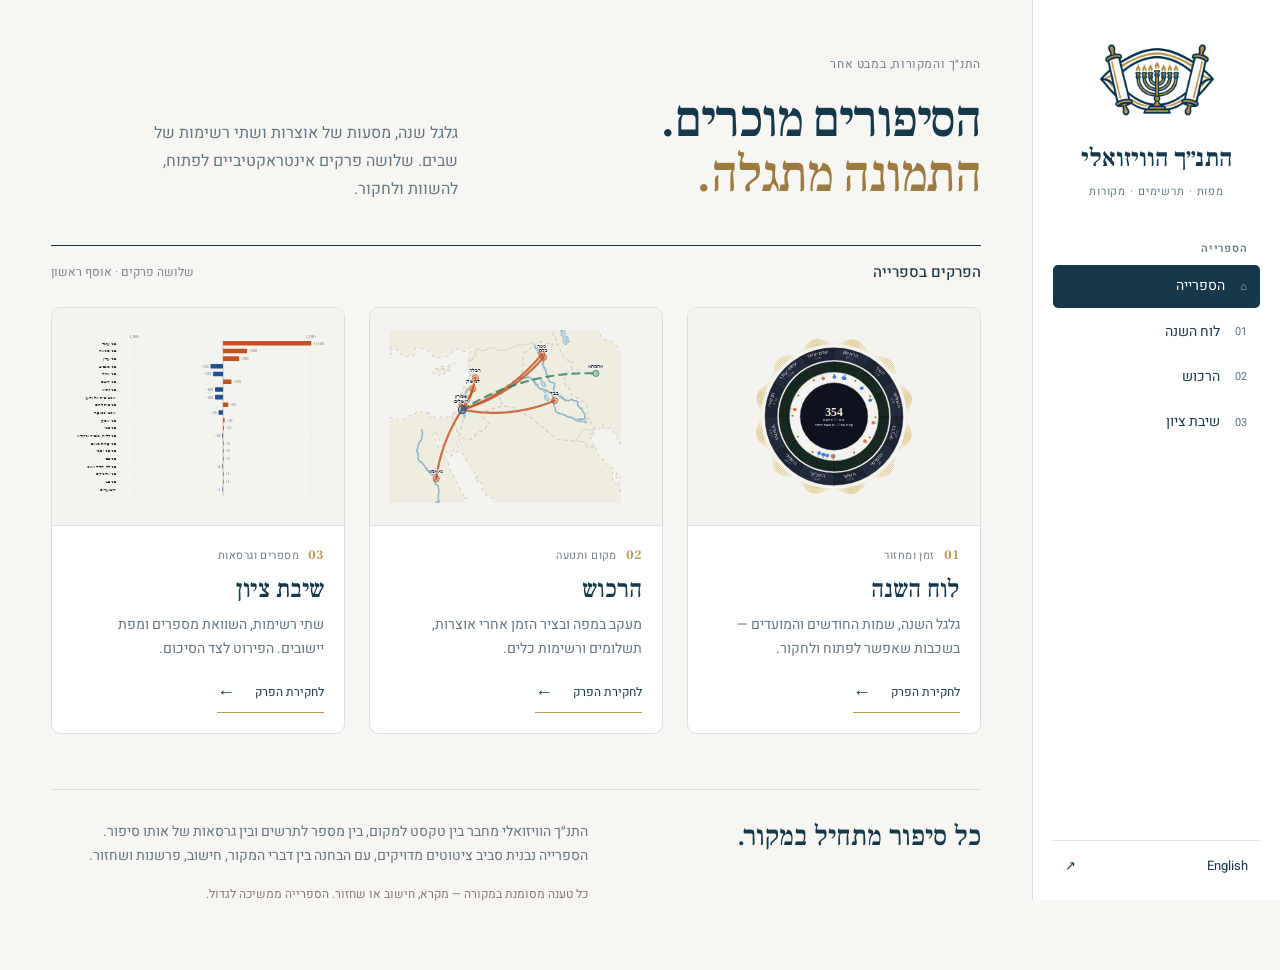
==== commit d2296124: "Rebuild the collection as one uniform, ordered grid The library page mixed a tall featured card with" ====
--- a/site/index.html
+++ b/site/index.html
@@ -28,4 +28,4 @@
  "inLanguage":"he",
  "description":"מפות, תרשימים וסיפורים אינטראקטיביים מעולם התנ״ך והמקורות."}
 </script>
-<title>התנ״ך הוויזואלי</title><meta content="מפות, תרשימים וסיפורים אינטראקטיביים מעולם התנ״ך והמקורות. בוחרים פרק, חוקרים את הפרטים וחוזרים אל הטקסט." name="description"/><link href="assets/site.css" rel="stylesheet"/><link href="assets/atlas.css" rel="stylesheet"/><link href="assets/logo-96.png" rel="icon" type="image/png"/><script defer="" src="assets/atlas.js"></script></head><body><a class="skip-link" href="#main-content">דלגו לתוכן</a><div class="mobile-bar"><a href="./"><img alt="" height="44" src="assets/logo-96.png" width="44"/><span>התנ״ך הוויזואלי</span></a><button aria-controls="atlas-sidebar" aria-expanded="false" aria-label="פתיחת ניווט" id="menu-toggle"><span></span><span></span><span></span></button></div><div hidden="" id="nav-backdrop"></div><aside aria-label="ניווט ראשי" class="atlas-sidebar" id="atlas-sidebar"><div class="sidebar-top"><a class="atlas-brand" href="./"><img alt="" height="130" src="assets/logo-320.png" width="150"/><strong>התנ״ך הוויזואלי</strong><span>מפות · תרשימים · מקורות</span></a><button aria-label="סגירת ניווט" class="nav-close" id="nav-close">×</button></div><nav aria-label="פרקי הספרייה" class="library-nav"><p class="nav-caption">הספרייה</p><a aria-current="page" class="side-link" href="./"><span class="side-index">⌂</span><span>הספרייה</span></a><a class="side-link" href="he/calendar/"><span class="side-index">01</span><span>לוח השנה</span></a><a class="side-link" href="he/treasures/"><span class="side-index">02</span><span>הרכוש</span></a><a class="side-link" href="he/return/"><span class="side-index">03</span><span>שיבת ציון</span></a></nav><div class="sidebar-bottom"><a class="language-link" href="en/" lang="en">English<span aria-hidden="true">↗</span></a><p>גרסת עבודה · המקורות בבדיקה</p></div></aside><div class="atlas-main home-main"><main id="main-content"><section class="home-intro"><div><p class="eyebrow">התנ״ך והמקורות, במבט אחר</p><h1>הסיפורים מוכרים.<br/><em>התמונה מתגלה.</em></h1></div><p class="intro-copy">גלגל שנה, מסעות של אוצרות ושתי רשימות של שבים. שלושה פרקים אינטראקטיביים לפתוח, להשוות ולחקור.</p></section><section aria-labelledby="collection-title" id="chapters"><div class="section-top"><h2 id="collection-title">הפרקים בספרייה</h2><span>שלושה פרקים · אוסף ראשון</span></div><div class="collection"><a class="chapter feature-chapter" href="he/calendar/"><div class="visual"><img alt="" height="600" src="assets/calendar.svg" width="700"/></div><div class="chapter-copy"><div class="chapter-meta"><span>01 / זמן ומחזור</span></div><h3>לוח השנה</h3><p>גלגל השנה, שמות החודשים והמועדים — בשכבות שאפשר לפתוח ולחקור.</p><span class="read">לחקירת הפרק<b aria-hidden="true">←</b></span></div></a><a class="chapter small-chapter" href="he/treasures/"><div class="visual"><img alt="" height="600" loading="lazy" src="assets/treasures.svg" width="700"/></div><div class="chapter-copy"><div class="chapter-meta"><span>02 / מקום ותנועה</span></div><h3>הרכוש</h3><p>מעקב במפה ובציר הזמן אחרי אוצרות, תשלומים ורשימות כלים.</p><span class="read">לחקירת הפרק<b aria-hidden="true">←</b></span></div></a><a class="chapter small-chapter" href="he/return/"><div class="visual"><img alt="" height="600" loading="lazy" src="assets/return.svg" width="700"/></div><div class="chapter-copy"><div class="chapter-meta"><span>03 / מספרים וגרסאות</span></div><h3>שיבת ציון</h3><p>שתי רשימות, השוואת מספרים ומפת יישובים. הפירוט לצד הסיכום.</p><span class="read">לחקירת הפרק<b aria-hidden="true">←</b></span></div></a></div></section><section class="about" id="about"><h2>כל סיפור מתחיל במקור.</h2><div><p>התנ״ך הוויזואלי מחבר בין טקסט למקום, בין מספר לתרשים ובין גרסאות של אותו סיפור. הספרייה נבנית סביב ציטוטים מדויקים, עם הבחנה בין דברי המקור, חישוב, פרשנות ושחזור.</p><p class="note">גרסת העבודה מאגדת את שלושת הפרקים המקוריים. בדיקת המקורות והוספת הציטוטים המלאים עדיין בתהליך.</p></div></section></main></div></body></html>+<title>התנ״ך הוויזואלי</title><meta content="מפות, תרשימים וסיפורים אינטראקטיביים מעולם התנ״ך והמקורות. בוחרים פרק, חוקרים את הפרטים וחוזרים אל הטקסט." name="description"/><link href="assets/site.css" rel="stylesheet"/><link href="assets/atlas.css" rel="stylesheet"/><link href="assets/logo-96.png" rel="icon" type="image/png"/><script defer="" src="assets/atlas.js"></script></head><body><a class="skip-link" href="#main-content">דלגו לתוכן</a><div class="mobile-bar"><a href="./"><img alt="" height="44" src="assets/logo-96.png" width="44"/><span>התנ״ך הוויזואלי</span></a><button aria-controls="atlas-sidebar" aria-expanded="false" aria-label="פתיחת ניווט" id="menu-toggle"><span></span><span></span><span></span></button></div><div hidden="" id="nav-backdrop"></div><aside aria-label="ניווט ראשי" class="atlas-sidebar" id="atlas-sidebar"><div class="sidebar-top"><a class="atlas-brand" href="./"><img alt="" height="130" src="assets/logo-320.png" width="150"/><strong>התנ״ך הוויזואלי</strong><span>מפות · תרשימים · מקורות</span></a><button aria-label="סגירת ניווט" class="nav-close" id="nav-close">×</button></div><nav aria-label="פרקי הספרייה" class="library-nav"><p class="nav-caption">הספרייה</p><a aria-current="page" class="side-link" href="./"><span class="side-index">⌂</span><span>הספרייה</span></a><a class="side-link" href="he/calendar/"><span class="side-index">01</span><span>לוח השנה</span></a><a class="side-link" href="he/treasures/"><span class="side-index">02</span><span>הרכוש</span></a><a class="side-link" href="he/return/"><span class="side-index">03</span><span>שיבת ציון</span></a></nav><div class="sidebar-bottom"><a class="language-link" href="en/" lang="en">English<span aria-hidden="true">↗</span></a></div></aside><div class="atlas-main home-main"><main id="main-content"><section class="home-intro"><div><p class="eyebrow">התנ״ך והמקורות, במבט אחר</p><h1>הסיפורים מוכרים.<br/><em>התמונה מתגלה.</em></h1></div><p class="intro-copy">גלגל שנה, מסעות של אוצרות ושתי רשימות של שבים. שלושה פרקים אינטראקטיביים לפתוח, להשוות ולחקור.</p></section><section aria-labelledby="collection-title" id="chapters"><div class="section-top"><h2 id="collection-title">הפרקים בספרייה</h2><span>שלושה פרקים · אוסף ראשון</span></div><div class="collection"><a class="chapter" href="he/calendar/"><div class="visual"><img alt="" height="860" src="assets/calendar.svg" width="860"/></div><div class="chapter-copy"><div class="chapter-meta"><span class="ch-num">01</span><span>זמן ומחזור</span></div><h3>לוח השנה</h3><p>גלגל השנה, שמות החודשים והמועדים — בשכבות שאפשר לפתוח ולחקור.</p><span class="read">לחקירת הפרק<b aria-hidden="true">←</b></span></div></a><a class="chapter" href="he/treasures/"><div class="visual"><img alt="" height="500" src="assets/treasures.svg" width="769" loading="lazy"/></div><div class="chapter-copy"><div class="chapter-meta"><span class="ch-num">02</span><span>מקום ותנועה</span></div><h3>הרכוש</h3><p>מעקב במפה ובציר הזמן אחרי אוצרות, תשלומים ורשימות כלים.</p><span class="read">לחקירת הפרק<b aria-hidden="true">←</b></span></div></a><a class="chapter" href="he/return/"><div class="visual"><img alt="" height="586" src="assets/return.svg" width="940" loading="lazy"/></div><div class="chapter-copy"><div class="chapter-meta"><span class="ch-num">03</span><span>מספרים וגרסאות</span></div><h3>שיבת ציון</h3><p>שתי רשימות, השוואת מספרים ומפת יישובים. הפירוט לצד הסיכום.</p><span class="read">לחקירת הפרק<b aria-hidden="true">←</b></span></div></a></div></section><section class="about" id="about"><h2>כל סיפור מתחיל במקור.</h2><div><p>התנ״ך הוויזואלי מחבר בין טקסט למקום, בין מספר לתרשים ובין גרסאות של אותו סיפור. הספרייה נבנית סביב ציטוטים מדויקים, עם הבחנה בין דברי המקור, חישוב, פרשנות ושחזור.</p><p class="note">כל טענה מסומנת במקורה — מקרא, חישוב או שחזור. הספרייה ממשיכה לגדול.</p></div></section></main></div></body></html>
--- a/site/assets/site.css
+++ b/site/assets/site.css
@@ -1,2 +1,2 @@
 @import url('https://fonts.googleapis.com/css2?family=Frank+Ruhl+Libre:wght@400;500;700;900&family=Heebo:wght@400;500;600;700&display=swap');
-:root{--paper:#f4f3ef;--ink:#212921;--muted:#687065;--line:#d4d7ca;--green:#344b36;--wash:#e5e8dc}*{box-sizing:border-box}body{margin:0;background:var(--paper);color:var(--ink);font:16px/1.7 Heebo,Arial,sans-serif}a{color:inherit}button,a{-webkit-tap-highlight-color:transparent}a:focus-visible{outline:3px solid #9c6a29;outline-offset:5px}.skip{position:absolute;top:-100px}.skip:focus{top:10px;background:white;z-index:10;padding:10px}.shell{max-width:1240px;margin:auto;padding:0 40px}header{display:flex;justify-content:space-between;align-items:center;border-bottom:1px solid var(--line);padding:24px 0;gap:20px}.brand{text-decoration:none;font-size:20px;font-weight:700;display:flex;align-items:center;gap:12px}.mark{width:30px;height:30px;border:1px solid var(--green);border-radius:50%;position:relative;display:inline-block}.mark:before,.mark:after{content:'';position:absolute;background:var(--green)}.mark:before{width:1px;top:5px;bottom:5px;left:14px}.mark:after{height:1px;left:5px;right:5px;top:14px}header nav{display:flex;gap:25px;font-size:14px}header nav a{text-decoration:none}header nav a:hover{text-decoration:underline}.intro{display:grid;grid-template-columns:1.1fr 1fr;gap:60px;padding:58px 0 44px;align-items:end}.eyebrow{font-size:13px;letter-spacing:.07em;color:var(--green);margin:0 0 15px}h1,h2,h3{font-family:'Frank Ruhl Libre',Georgia,serif;font-weight:500;line-height:1.1;margin:0}h1{font-size:clamp(40px,5.2vw,68px);max-width:650px}h1 em{font-style:normal;color:#526c48}.intro-copy{max-width:450px;color:var(--muted);font-size:18px;margin:0}.section-top{display:flex;justify-content:space-between;border-top:1px solid var(--ink);padding:17px 0 23px;align-items:center}.section-top h2{font-family:Heebo,Arial;font-size:16px;font-weight:500}.section-top span{font-size:13px;color:var(--muted)}.collection{display:grid;grid-template-columns:1.2fr 1fr;gap:30px 36px}.chapter{text-decoration:none;display:block;min-width:0}.chapter:first-child{grid-row:span 2}.visual{background:#e4e7dc;overflow:hidden;border:1px solid var(--line);position:relative}.visual img{width:100%;height:100%;object-fit:cover;display:block;transition:transform .45s ease}.chapter:hover .visual img{transform:scale(1.025)}.chapter:first-child .visual{height:466px;background:#141a26}.chapter:not(:first-child){display:grid;grid-template-columns:1fr 1fr;gap:22px;align-items:center}.chapter:not(:first-child) .visual{height:245px}.chapter:not(:first-child) .visual img{object-fit:cover}.chapter-meta{display:flex;justify-content:space-between;font-size:12px;color:var(--muted);margin:14px 0 9px;gap:8px}.chapter h3{font-size:34px}.chapter p{font-size:15px;color:var(--muted);margin:10px 0 18px}.read{font-size:14px;display:inline-flex;gap:18px;align-items:center;border-bottom:1px solid #a2aa95;padding-bottom:4px}.read b{font-size:21px;font-weight:400}.about{margin-top:70px;border-top:1px solid var(--line);padding:30px 0 45px;display:grid;grid-template-columns:1fr 1.2fr;gap:70px}.about h2{font-size:30px}.about p{margin:0;color:var(--muted);max-width:640px}.about .note{font-size:13px;margin-top:14px}footer{display:flex;justify-content:space-between;gap:20px;border-top:1px solid var(--line);padding:20px 0 30px;color:var(--muted);font-size:12px}.draft{color:#795e32}.language-note{font-size:12px;color:var(--muted)}html{scroll-behavior:smooth}@media(max-width:900px){.shell{padding:0 24px}.intro{gap:25px}.collection{gap:24px}.chapter:not(:first-child){grid-template-columns:1fr}.chapter:not(:first-child) .visual{height:180px}.chapter:first-child .visual{height:380px}.chapter:first-child{grid-row:auto}.chapter:last-child{grid-column:1/-1;grid-template-columns:1fr 1fr}.intro-copy{font-size:16px}}@media(max-width:600px){.shell{padding:0 20px}header{padding:18px 0}.brand{font-size:17px;gap:8px}header nav{gap:15px}header nav a:first-child{display:none}.intro{grid-template-columns:1fr;gap:20px;padding:36px 0}.intro-copy{max-width:36ch}h1{font-size:45px}.collection{grid-template-columns:1fr;gap:34px}.chapter:first-child .visual{height:360px}.chapter:not(:first-child),.chapter:last-child{display:block;grid-column:auto}.chapter:not(:first-child) .visual{height:230px}.chapter h3{font-size:32px}.about{margin-top:42px;grid-template-columns:1fr;gap:20px}footer{flex-wrap:wrap}.section-top span{font-size:12px}}@media(prefers-reduced-motion:reduce){html{scroll-behavior:auto}.visual img{transition:none}}+:root{--paper:#f4f3ef;--ink:#212921;--muted:#687065;--line:#d4d7ca;--green:#344b36;--wash:#e5e8dc}*{box-sizing:border-box}body{margin:0;background:var(--paper);color:var(--ink);font:16px/1.7 Heebo,Arial,sans-serif}a{color:inherit}button,a{-webkit-tap-highlight-color:transparent}a:focus-visible{outline:3px solid #9c6a29;outline-offset:5px}.skip{position:absolute;top:-100px}.skip:focus{top:10px;background:white;z-index:10;padding:10px}.shell{max-width:1240px;margin:auto;padding:0 40px}header{display:flex;justify-content:space-between;align-items:center;border-bottom:1px solid var(--line);padding:24px 0;gap:20px}.brand{text-decoration:none;font-size:20px;font-weight:700;display:flex;align-items:center;gap:12px}.mark{width:30px;height:30px;border:1px solid var(--green);border-radius:50%;position:relative;display:inline-block}.mark:before,.mark:after{content:'';position:absolute;background:var(--green)}.mark:before{width:1px;top:5px;bottom:5px;left:14px}.mark:after{height:1px;left:5px;right:5px;top:14px}header nav{display:flex;gap:25px;font-size:14px}header nav a{text-decoration:none}header nav a:hover{text-decoration:underline}.intro{display:grid;grid-template-columns:1.1fr 1fr;gap:60px;padding:58px 0 44px;align-items:end}.eyebrow{font-size:13px;letter-spacing:.07em;color:var(--green);margin:0 0 15px}h1,h2,h3{font-family:'Frank Ruhl Libre',Georgia,serif;font-weight:500;line-height:1.1;margin:0}h1{font-size:clamp(40px,5.2vw,68px);max-width:650px}h1 em{font-style:normal;color:#526c48}.intro-copy{max-width:450px;color:var(--muted);font-size:18px;margin:0}.section-top{display:flex;justify-content:space-between;border-top:1px solid var(--ink);padding:17px 0 23px;align-items:center}.section-top h2{font-family:Heebo,Arial;font-size:16px;font-weight:500}.section-top span{font-size:13px;color:var(--muted)}.about{margin-top:70px;border-top:1px solid var(--line);padding:30px 0 45px;display:grid;grid-template-columns:1fr 1.2fr;gap:70px}.about h2{font-size:30px}.about p{margin:0;color:var(--muted);max-width:640px}.about .note{font-size:13px;margin-top:14px}footer{display:flex;justify-content:space-between;gap:20px;border-top:1px solid var(--line);padding:20px 0 30px;color:var(--muted);font-size:12px}.draft{color:#795e32}.language-note{font-size:12px;color:var(--muted)}html{scroll-behavior:smooth}@media(max-width:900px){.shell{padding:0 24px}.intro{gap:25px}.intro-copy{font-size:16px}}@media(max-width:600px){.shell{padding:0 20px}header{padding:18px 0}.brand{font-size:17px;gap:8px}header nav{gap:15px}header nav a:first-child{display:none}.intro{grid-template-columns:1fr;gap:20px;padding:36px 0}.intro-copy{max-width:36ch}h1{font-size:45px}.about{margin-top:42px;grid-template-columns:1fr;gap:20px}footer{flex-wrap:wrap}.section-top span{font-size:12px}}@media(prefers-reduced-motion:reduce){html{scroll-behavior:auto}}
--- a/site/assets/atlas.css
+++ b/site/assets/atlas.css
@@ -2,11 +2,14 @@
 :root{--nav-width:248px;--navy:#15384b;--gold:#b99756;--paper:#f7f6f2;--ink:#203745;--muted:#657682;--line:#d8e0e2;--bg:#f7f6f2;--card:#fff;--ink2:#657682;--rule:#d8e0e2;--ezra:#255770;--green:#355c50}
 html{scroll-behavior:smooth;scroll-padding-top:30px}body{margin:0;background:var(--paper);color:var(--ink);font-family:Heebo,Arial,sans-serif;font-size:16px;line-height:1.75}*{box-sizing:border-box}a,button,input{touch-action:manipulation}a:focus-visible,button:focus-visible,input:focus-visible,[tabindex]:focus-visible{outline:3px solid var(--gold);outline-offset:4px}button{cursor:pointer}.skip-link{position:fixed;inset-inline-start:270px;top:-90px;z-index:100;background:white;color:var(--navy);padding:10px 20px}.skip-link:focus{top:10px}.atlas-main{margin-inline-start:var(--nav-width);min-width:0}.atlas-sidebar{position:fixed;inset-block:0;inset-inline-start:0;width:var(--nav-width);background:#fff;border-inline-end:1px solid var(--line);z-index:40;display:flex;flex-direction:column;padding:22px 20px 18px;overflow-y:auto;overscroll-behavior:contain;color:var(--navy);font:14px/1.6 Heebo,Arial,sans-serif}.atlas-sidebar a{text-decoration:none;color:inherit}.atlas-brand{display:flex;flex-direction:column;align-items:center;text-align:center;gap:0;padding-bottom:25px}.atlas-brand img{width:138px;height:116px;object-fit:contain;display:block}.atlas-brand strong{font-family:'Frank Ruhl Libre',Georgia,serif;font-size:25px;line-height:1.2;font-weight:700;margin:5px 0 10px}.atlas-brand>span{font-size:11px;color:#627782;letter-spacing:.08em}.nav-caption{font-size:11px;font-weight:600;color:#6b7c87;letter-spacing:.08em;margin:14px 12px 8px}.side-link{display:flex;gap:15px;padding:10px 13px;margin:3px 0;border-radius:5px;align-items:center;transition:background .18s}.side-link:hover{background:#f1f5f6}.side-link[aria-current=page]{background:var(--navy);color:#fff}.side-index{font-size:11px;opacity:.7;font-variant-numeric:tabular-nums}.chapter-toc{border-top:1px solid var(--line);margin-top:20px;padding-top:7px}.toc-link{display:block;padding:6px 15px;font-size:12px;border-inline-start:2px solid transparent;color:#637887!important;line-height:1.5}.toc-link:hover,.toc-link[aria-current=location]{color:var(--navy)!important;border-inline-start-color:var(--gold);background:#f6f5f0}.sidebar-bottom{margin-top:auto;padding-top:25px}.language-link{display:flex;justify-content:space-between;border-top:1px solid var(--line);padding:15px 12px 5px;font-size:13px}.sidebar-bottom p{font-size:10px;margin:8px 12px;color:#7b8589}.mobile-bar,.nav-close{display:none}[hidden]{display:none!important}
 /* The collection: a generous lead chapter with two compact investigations. */
-.home-main{max-width:none;padding:0 clamp(26px,4vw,74px) 35px}.home-intro{display:grid;grid-template-columns:1.2fr 1fr;gap:35px;align-items:end;padding:54px 0 42px}.home-intro h1{font:500 clamp(40px,4vw,62px)/1.07 'Frank Ruhl Libre',Georgia,serif;color:var(--navy);letter-spacing:-.025em}.home-intro h1 em{font-style:normal;color:#9b7b41}.home-intro .eyebrow{font-size:12px;letter-spacing:.05em;color:#71818b;margin-bottom:18px}.home-intro .intro-copy{font-size:16px;color:#637682;max-width:37ch;margin:0}.section-top{border-top:1px solid var(--navy);padding:16px 0 24px;display:flex;justify-content:space-between;gap:12px;align-items:center}.section-top h2{font-family:Heebo,Arial;font-size:15px;font-weight:500}.section-top span{font-size:12px;color:#78868d}.collection{display:grid;grid-template-columns:minmax(0,1.25fr) minmax(0,1fr);gap:28px}.chapter{min-width:0;display:block;text-decoration:none}.chapter:first-child{grid-row:span 2;display:block}.chapter:not(:first-child){display:block}.visual{border:0;border-radius:10px;background:#e8eeed;overflow:hidden;isolation:isolate}.visual img{display:block;width:100%;height:100%;object-fit:cover;transition:transform .4s ease}.chapter:hover .visual img{transform:scale(1.025)}.chapter:first-child .visual{height:420px;background:#141a26}.chapter:not(:first-child) .visual{height:172px;background:#edf0ed}.chapter-copy{padding:0 2px}.chapter-meta{margin:14px 0 8px;font-size:11px;color:#71818b;letter-spacing:.04em}.chapter h3{font:500 33px/1.2 'Frank Ruhl Libre',Georgia,serif;color:var(--navy)}.chapter p{font-size:14px;line-height:1.7;color:#637682;margin:8px 0 12px}.chapter .read{font-size:12px;display:inline-flex;align-items:center;gap:24px;padding-bottom:3px;border-bottom:1px solid var(--gold);color:var(--navy)}.read b{font-size:18px;font-weight:400}.about{display:grid;grid-template-columns:1fr 1.5fr;gap:35px;margin-top:55px;border-top:1px solid var(--line);padding:30px 0}.about h2{font:500 28px/1.2 'Frank Ruhl Libre',Georgia,serif;color:var(--navy)}.about p{font-size:14px;color:#637682;margin:0}.about .note{font-size:12px;margin-top:15px;color:#817b6d}
+.home-main{max-width:none;padding:0 clamp(26px,4vw,74px) 35px}.home-intro{display:grid;grid-template-columns:1.2fr 1fr;gap:35px;align-items:end;padding:54px 0 42px}.home-intro h1{font:500 clamp(40px,4vw,62px)/1.07 'Frank Ruhl Libre',Georgia,serif;color:var(--navy);letter-spacing:-.025em}.home-intro h1 em{font-style:normal;color:#9b7b41}.home-intro .eyebrow{font-size:12px;letter-spacing:.05em;color:#71818b;margin-bottom:18px}.home-intro .intro-copy{font-size:16px;color:#637682;max-width:37ch;margin:0}.section-top{border-top:1px solid var(--navy);padding:16px 0 24px;display:flex;justify-content:space-between;gap:12px;align-items:center}.section-top h2{font-family:Heebo,Arial;font-size:15px;font-weight:500}.section-top span{font-size:12px;color:#78868d}
+/* The collection: one card, one grid, however many chapters it grows to. */
+.collection{display:grid;grid-template-columns:repeat(auto-fill,minmax(272px,1fr));gap:24px;align-items:stretch}.chapter{min-width:0;display:flex;flex-direction:column;text-decoration:none;background:var(--card);border:1px solid var(--line);border-radius:10px;overflow:hidden;transition:border-color .18s ease,box-shadow .18s ease,transform .18s ease}.chapter:hover{border-color:#a8bfc8;box-shadow:0 10px 26px #15384b14;transform:translateY(-2px)}.chapter:focus-visible{outline-offset:2px}.visual{flex:none;aspect-ratio:4/3;background:#f4f3ef;border-bottom:1px solid var(--line);padding:12px;overflow:hidden}.visual img{display:block;width:100%;height:100%;object-fit:contain;transition:transform .4s ease}.chapter:hover .visual img{transform:scale(1.03)}.chapter-copy{flex:1;display:flex;flex-direction:column;padding:18px 20px 20px}.chapter-meta{display:flex;align-items:baseline;gap:9px;margin:0 0 7px;font-size:11px;color:#71818b;letter-spacing:.04em}.ch-num{font-family:'Frank Ruhl Libre',Georgia,serif;font-size:13px;font-weight:700;color:var(--gold);font-variant-numeric:tabular-nums;letter-spacing:0}.chapter h3{font:500 25px/1.25 'Frank Ruhl Libre',Georgia,serif;color:var(--navy);margin:0}.chapter p{flex:1;font-size:14px;line-height:1.7;color:#637682;margin:8px 0 16px}.chapter .read{align-self:flex-start;font-size:12px;display:inline-flex;align-items:center;gap:20px;padding-bottom:3px;border-bottom:1px solid var(--gold);color:var(--navy)}.read b{font-size:18px;font-weight:400}
+.about{display:grid;grid-template-columns:1fr 1.5fr;gap:35px;margin-top:55px;border-top:1px solid var(--line);padding:30px 0}.about h2{font:500 28px/1.2 'Frank Ruhl Libre',Georgia,serif;color:var(--navy)}.about p{font-size:14px;color:#637682;margin:0}.about .note{font-size:12px;margin-top:15px;color:#817b6d}
 /* Chapters share a new reading surface, sectional hierarchy and source treatments. */
 .chapter-page .wrap{max-width:none;padding:0 clamp(24px,4vw,72px) 40px}.chapter-page .mast{padding:42px clamp(26px,4vw,56px) 38px;background:var(--navy);color:#fff;margin:30px 0 28px;border-radius:12px;position:relative;overflow:hidden;border-bottom:4px solid var(--gold)}.chapter-eyebrow{color:#d5bd8e;font-size:12px;letter-spacing:.06em;margin:0 0 16px}.chapter-page .mast h1{font-size:clamp(42px,5vw,66px);font-weight:500;line-height:1.1;letter-spacing:-.025em}.chapter-page .mast .sub{font-size:17px;line-height:1.85;max-width:65ch;color:#dbe6eb;margin:16px 0 0}.chapter-page .mast .refs{font-size:12px;color:#d5bd8e;margin-top:18px}.chapter-page main>section{padding:30px clamp(20px,2.5vw,36px) 36px;border:1px solid var(--line);border-radius:10px;background:#fff;margin-bottom:24px;scroll-margin-top:25px;position:relative}.chapter-page main>section:before{content:attr(data-section);display:block;font-size:11px;color:#9b7b41;letter-spacing:.09em;margin-bottom:8px;font-variant-numeric:tabular-nums}.chapter-page main>section>h2{font-size:30px;font-weight:500;color:var(--navy);margin-bottom:10px}.chapter-page main>section>.lede{font-size:15px;line-height:1.8;color:#657682;max-width:72ch;margin-bottom:22px}.chapter-page .controls{gap:8px;margin:18px 0 24px;align-items:center}.chapter-page .ctl,.chapter-page .tab{border-radius:5px;font-size:13px;padding:10px 14px;background:#f5f8f9;border:1px solid #d9e2e6;color:var(--navy);min-height:42px}.chapter-page .ctl[aria-pressed=true],.chapter-page .tab[aria-pressed=true]{background:var(--navy);border-color:var(--navy);color:#fff}.chapter-page .controls .grp{padding:3px;border-radius:7px;gap:3px;display:flex;flex-wrap:wrap;border-color:#d9e2e6}.chapter-page .calendar-workspace{display:grid;grid-template-columns:minmax(0,1.65fr) minmax(190px,1fr);gap:24px;align-items:center}.chapter-page .wheelbox{padding:8px;border-radius:10px}.chapter-page .calendar-detail{min-width:0}.chapter-page .readout{background:#f3f7f8;border:0;border-inline-start:3px solid var(--gold);border-radius:0;padding:24px 20px;margin:0;font-size:14px;min-height:0}.chapter-page .readout h3{font-size:25px;font-weight:500;color:var(--navy)}.chapter-page .readout .src{font-size:12px;color:#527083;line-height:1.8}.calendar-detail .legend{display:grid;gap:10px;font-size:12px;line-height:1.5;margin:20px 0 0;padding:0 8px}.calendar-detail .legend span{display:block}.chapter-page .strip{border-radius:8px;margin:24px 0;padding:20px 12px}.chapter-page #map{height:530px;border:1px solid #d4e0e4;border-radius:10px;background:#d9e7ec}.chapter-page .mapnote,.chapter-page .maphint{font-size:12px;line-height:1.75;color:#6b7e88}.chapter-page .mzoom{gap:8px;top:16px;inset-inline-start:16px}.chapter-page .mzoom button{width:40px;height:40px;border-radius:6px;border:1px solid #c6d8e0;color:var(--navy);box-shadow:0 2px 8px #15384b12}.chapter-page .mpop{border-color:#c9dbe2;border-radius:8px;color:var(--navy)}.chapter-page .builder{background:#f4f7f8;border:0;border-radius:8px;padding:26px}.chapter-page .meter{height:78px;border-radius:6px;background:#e4e9e6}.chapter-page .meter .inside{font-family:'Frank Ruhl Libre',Georgia;font-size:36px}.chapter-page .meter .outside{font-size:14px;color:#715922}.chapter-page .mrow{font-size:13px}.chapter-page .chip{font-size:12px;border-radius:5px;padding:9px 12px}.chapter-page .gapline{font-size:14px;line-height:1.8;background:#eee9de;border-color:var(--gold);border-radius:0}.chapter-page .gapwrap{border:0;padding:18px 12px;background:#f5f8fa;border-radius:8px}.chapter-page .gapdetail{background:#e9f0f3;padding:17px;font-size:14px;border-radius:5px}.chapter-page .switch{border-radius:6px;border-color:#c7d8e0}.chapter-page .switch button{padding:10px 24px;font-size:14px}.table-scroll{overflow-x:auto;border:1px solid var(--line);border-radius:7px}.chapter-page table{border:0;border-radius:0}.chapter-page th{background:#edf3f5;color:var(--navy);font-size:12px;padding:14px 16px;border-bottom:1px solid #c9dbe2}.chapter-page td{padding:12px 16px;font-size:14px}.chapter-page tr.d td{background:#f9f3e9}.chapter-page tr:hover td{background:#eef4f6}.chapter-page .ev{gap:25px;margin-bottom:10px}.chapter-page .ev .body{border-radius:7px;padding:22px 24px;border-color:#dbe3e6}.chapter-page .ev:hover .body{background:#f6f9fa;border-color:#adc4d1}.chapter-page .ev.sel .body{background:#edf4f7;border-color:#789eaf;box-shadow:none}.chapter-page .ev h3{font-size:24px;font-weight:500}.chapter-page .ev p{font-size:14px;line-height:1.9}.chapter-page .ev .src{font-size:12px;padding-top:12px;margin-top:14px}.chapter-page .ev .qty{margin-top:14px;gap:8px}.chapter-page .ev .qty span{font-size:12px;background:#edf2f3;padding:5px 10px}.chapter-page .ev .yr{font-size:23px;color:#9b7b41}.chapter-page .bal,.chapter-page .lost,.chapter-page div.gaps,.chapter-page .disp,.chapter-page .flist{border:0;gap:14px;background:none;border-radius:0}.chapter-page .bal>div,.chapter-page .lost>div,.chapter-page div.gaps>div,.chapter-page .disp>div,.chapter-page .fitem{background:#f4f7f8;border:0;border-radius:7px;padding:24px}.chapter-page .bal>div:first-child{border-top:3px solid #b16c4b}.chapter-page .bal>div:last-child{border-top:3px solid #597862}.chapter-page .lost h3,.chapter-page .disp h3,.chapter-page .fitem h3{font-size:22px;font-weight:500;color:var(--navy)}.chapter-page .never{background:#f2ece0;border-color:var(--gold);font-size:14px}.chapter-page .goods{grid-template-columns:repeat(3,minmax(0,1fr));gap:12px;background:none;border:0}.chapter-page .goods>div{background:#eef4f5;border-radius:6px;padding:22px}.chapter-page .goods .v{font-size:33px;color:var(--navy)}.chapter-page .goods .t{font-size:12px}.chapter-page .wavepanel{border:0;background:#f1f6f7;padding:28px;border-radius:8px}.chapter-page main>footer{padding:25px 20px;font-size:13px;border-top:0;color:#6d7a81;scroll-margin-top:30px}.chapter-page main>footer h3{color:var(--navy);font-weight:500}.chapter-page .jub{gap:5px}.chapter-page .jub button{border-radius:5px;min-height:30px}.chapter-page .fitem .when{font-size:18px}.chapter-page .fitem p{font-size:14px}
-@media(min-width:1500px){.home-main,.chapter-page .wrap{padding-inline:80px}.chapter:first-child .visual{height:520px}.chapter:not(:first-child) .visual{height:206px}}
-@media(max-width:1150px){:root{--nav-width:218px}.atlas-sidebar{padding-inline:14px}.home-intro{grid-template-columns:1fr;gap:20px}.home-intro .intro-copy{max-width:60ch}.chapter-page .calendar-workspace{grid-template-columns:1fr}.calendar-detail{display:grid;grid-template-columns:1.5fr 1fr;gap:18px}.calendar-detail .legend{margin:0}.chapter-page .mast .sub{font-size:16px}.chapter:first-child .visual{height:340px}.chapter:not(:first-child) .visual{height:145px}}
-@media(max-width:900px){:root{--nav-width:0px}html{scroll-padding-top:90px}.atlas-main{margin:0}.mobile-bar{display:flex;position:fixed;inset-block-start:0;inset-inline:0;height:66px;padding:0 20px;background:#fff;border-bottom:1px solid var(--line);z-index:45;align-items:center;justify-content:space-between}.mobile-bar>a{display:flex;gap:12px;align-items:center;color:var(--navy);font-size:18px;font-family:'Frank Ruhl Libre',Georgia;font-weight:700;text-decoration:none}.mobile-bar img{width:48px;height:44px;object-fit:contain}.mobile-bar button{background:transparent;border:1px solid var(--line);border-radius:5px;padding:11px;display:grid;gap:4px;min-width:42px;min-height:42px}.mobile-bar button span{width:17px;height:1px;background:var(--navy)}.atlas-sidebar{display:none;inset-block-start:66px;width:280px;z-index:50;padding:16px 20px}.atlas-sidebar.is-open{display:flex}.atlas-sidebar .atlas-brand img{width:94px;height:80px}.atlas-brand{padding-bottom:12px}.atlas-brand strong{font-size:23px}.nav-close{display:block;position:absolute;inset-inline-end:12px;top:12px;width:34px;height:34px;border:1px solid var(--line);border-radius:4px;font-size:24px;background:#fff;color:var(--navy)}#nav-backdrop{position:fixed;inset:66px 0 0;background:#15384b55;z-index:46}.home-main{padding:66px 28px 25px}.home-intro{grid-template-columns:1fr 1fr;padding-top:35px}.home-intro h1{font-size:43px}.home-intro .intro-copy{font-size:14px}.chapter-page .wrap{padding:66px 24px 25px}.chapter-page main>section{scroll-margin-top:85px}.chapter-page .mast{margin-top:24px}.skip-link{inset-inline-start:15px}.collection{gap:24px}.chapter:last-child{grid-column:auto}.chapter:first-child{grid-row:span 2}.chapter:not(:first-child){display:block}.about{margin-top:35px}.chapter-page .calendar-workspace{grid-template-columns:1.5fr 1fr}.calendar-detail{display:block}.calendar-detail .legend{margin-top:20px}}
-@media(max-width:600px){.home-main{padding-inline:20px}.home-intro{grid-template-columns:1fr;gap:18px;padding-block:30px}.home-intro h1{font-size:43px}.home-intro .eyebrow{margin-bottom:12px}.home-intro .intro-copy{font-size:15px}.collection{grid-template-columns:1fr;gap:32px}.chapter:first-child{grid-row:auto}.chapter:first-child .visual{height:350px}.chapter:not(:first-child) .visual{height:215px}.chapter h3{font-size:31px}.section-top span{font-size:11px}.about{grid-template-columns:1fr;gap:18px}.chapter-page .wrap{padding-inline:14px}.chapter-page .mast{padding:28px 23px;margin-top:18px;border-radius:8px}.chapter-page .mast h1{font-size:44px}.chapter-page .mast .sub{font-size:15px}.chapter-page main>section{padding:24px 16px;margin-bottom:16px;border-radius:8px}.chapter-page main>section>h2{font-size:27px}.chapter-page main>section>.lede{font-size:14px}.chapter-page .calendar-workspace{grid-template-columns:1fr;gap:16px}.calendar-detail{display:block}.calendar-detail .legend{display:flex;flex-wrap:wrap;font-size:11px;gap:10px 14px}.chapter-page .readout{padding:18px}.chapter-page .ctl,.chapter-page .tab{font-size:12px;padding:9px 10px}.chapter-page .controls .grp{width:100%}.chapter-page .controls .grp .ctl{flex:1}.chapter-page #map{height:400px}.chapter-page .builder{padding:16px}.chapter-page .meter .inside{font-size:29px;inset-inline-start:10px}.chapter-page .meter .outside{font-size:11px;inset-inline-end:8px}.chapter-page .chip{font-size:11px;padding:8px}.chapter-page .gapline{font-size:13px;padding:14px}.chapter-page .gapkey{font-size:12px;gap:12px}.chapter-page .gapwrap{padding-inline:5px}.chapter-page .ev{grid-template-columns:45px 1fr;gap:20px}.chapter-page .ev .body{padding:16px}.chapter-page .ev .yr{font-size:18px}.chapter-page .ev::after{inset-inline-start:49px}.chapter-page .tl:before{inset-inline-start:55px}.chapter-page .ev h3{font-size:21px}.chapter-page .bal,.chapter-page .lost .two{grid-template-columns:1fr}.chapter-page .bal>div,.chapter-page .lost>div,.chapter-page div.gaps>div,.chapter-page .disp>div,.chapter-page .fitem{padding:19px}.chapter-page .goods{grid-template-columns:repeat(2,minmax(0,1fr))}.chapter-page .goods>div{padding:18px}.chapter-page td,.chapter-page th{padding:10px;font-size:12px}.chapter-page td .tag{font-size:11px}.chapter-page .fitem{grid-template-columns:1fr;gap:12px}}
+@media(min-width:1500px){.home-main,.chapter-page .wrap{padding-inline:80px}}
+@media(max-width:1150px){:root{--nav-width:218px}.atlas-sidebar{padding-inline:14px}.home-intro{grid-template-columns:1fr;gap:20px}.home-intro .intro-copy{max-width:60ch}.chapter-page .calendar-workspace{grid-template-columns:1fr}.calendar-detail{display:grid;grid-template-columns:1.5fr 1fr;gap:18px}.calendar-detail .legend{margin:0}.chapter-page .mast .sub{font-size:16px}}
+@media(max-width:900px){:root{--nav-width:0px}html{scroll-padding-top:90px}.atlas-main{margin:0}.mobile-bar{display:flex;position:fixed;inset-block-start:0;inset-inline:0;height:66px;padding:0 20px;background:#fff;border-bottom:1px solid var(--line);z-index:45;align-items:center;justify-content:space-between}.mobile-bar>a{display:flex;gap:12px;align-items:center;color:var(--navy);font-size:18px;font-family:'Frank Ruhl Libre',Georgia;font-weight:700;text-decoration:none}.mobile-bar img{width:48px;height:44px;object-fit:contain}.mobile-bar button{background:transparent;border:1px solid var(--line);border-radius:5px;padding:11px;display:grid;gap:4px;min-width:42px;min-height:42px}.mobile-bar button span{width:17px;height:1px;background:var(--navy)}.atlas-sidebar{display:none;inset-block-start:66px;width:280px;z-index:50;padding:16px 20px}.atlas-sidebar.is-open{display:flex}.atlas-sidebar .atlas-brand img{width:94px;height:80px}.atlas-brand{padding-bottom:12px}.atlas-brand strong{font-size:23px}.nav-close{display:block;position:absolute;inset-inline-end:12px;top:12px;width:34px;height:34px;border:1px solid var(--line);border-radius:4px;font-size:24px;background:#fff;color:var(--navy)}#nav-backdrop{position:fixed;inset:66px 0 0;background:#15384b55;z-index:46}.home-main{padding:66px 28px 25px}.home-intro{grid-template-columns:1fr 1fr;padding-top:35px}.home-intro h1{font-size:43px}.home-intro .intro-copy{font-size:14px}.chapter-page .wrap{padding:66px 24px 25px}.chapter-page main>section{scroll-margin-top:85px}.chapter-page .mast{margin-top:24px}.skip-link{inset-inline-start:15px}.about{margin-top:35px}.chapter-page .calendar-workspace{grid-template-columns:1.5fr 1fr}.calendar-detail{display:block}.calendar-detail .legend{margin-top:20px}}
+@media(max-width:600px){.home-main{padding-inline:20px}.collection{grid-template-columns:1fr;gap:20px}.visual{aspect-ratio:16/10}.home-intro{grid-template-columns:1fr;gap:18px;padding-block:30px}.home-intro h1{font-size:43px}.home-intro .eyebrow{margin-bottom:12px}.home-intro .intro-copy{font-size:15px}.section-top span{font-size:11px}.about{grid-template-columns:1fr;gap:18px}.chapter-page .wrap{padding-inline:14px}.chapter-page .mast{padding:28px 23px;margin-top:18px;border-radius:8px}.chapter-page .mast h1{font-size:44px}.chapter-page .mast .sub{font-size:15px}.chapter-page main>section{padding:24px 16px;margin-bottom:16px;border-radius:8px}.chapter-page main>section>h2{font-size:27px}.chapter-page main>section>.lede{font-size:14px}.chapter-page .calendar-workspace{grid-template-columns:1fr;gap:16px}.calendar-detail{display:block}.calendar-detail .legend{display:flex;flex-wrap:wrap;font-size:11px;gap:10px 14px}.chapter-page .readout{padding:18px}.chapter-page .ctl,.chapter-page .tab{font-size:12px;padding:9px 10px}.chapter-page .controls .grp{width:100%}.chapter-page .controls .grp .ctl{flex:1}.chapter-page #map{height:400px}.chapter-page .builder{padding:16px}.chapter-page .meter .inside{font-size:29px;inset-inline-start:10px}.chapter-page .meter .outside{font-size:11px;inset-inline-end:8px}.chapter-page .chip{font-size:11px;padding:8px}.chapter-page .gapline{font-size:13px;padding:14px}.chapter-page .gapkey{font-size:12px;gap:12px}.chapter-page .gapwrap{padding-inline:5px}.chapter-page .ev{grid-template-columns:45px 1fr;gap:20px}.chapter-page .ev .body{padding:16px}.chapter-page .ev .yr{font-size:18px}.chapter-page .ev::after{inset-inline-start:49px}.chapter-page .tl:before{inset-inline-start:55px}.chapter-page .ev h3{font-size:21px}.chapter-page .bal,.chapter-page .lost .two{grid-template-columns:1fr}.chapter-page .bal>div,.chapter-page .lost>div,.chapter-page div.gaps>div,.chapter-page .disp>div,.chapter-page .fitem{padding:19px}.chapter-page .goods{grid-template-columns:repeat(2,minmax(0,1fr))}.chapter-page .goods>div{padding:18px}.chapter-page td,.chapter-page th{padding:10px;font-size:12px}.chapter-page td .tag{font-size:11px}.chapter-page .fitem{grid-template-columns:1fr;gap:12px}}
 @media(prefers-reduced-motion:reduce){html{scroll-behavior:auto}*,*:before,*:after{transition:none!important;animation:none!important}}
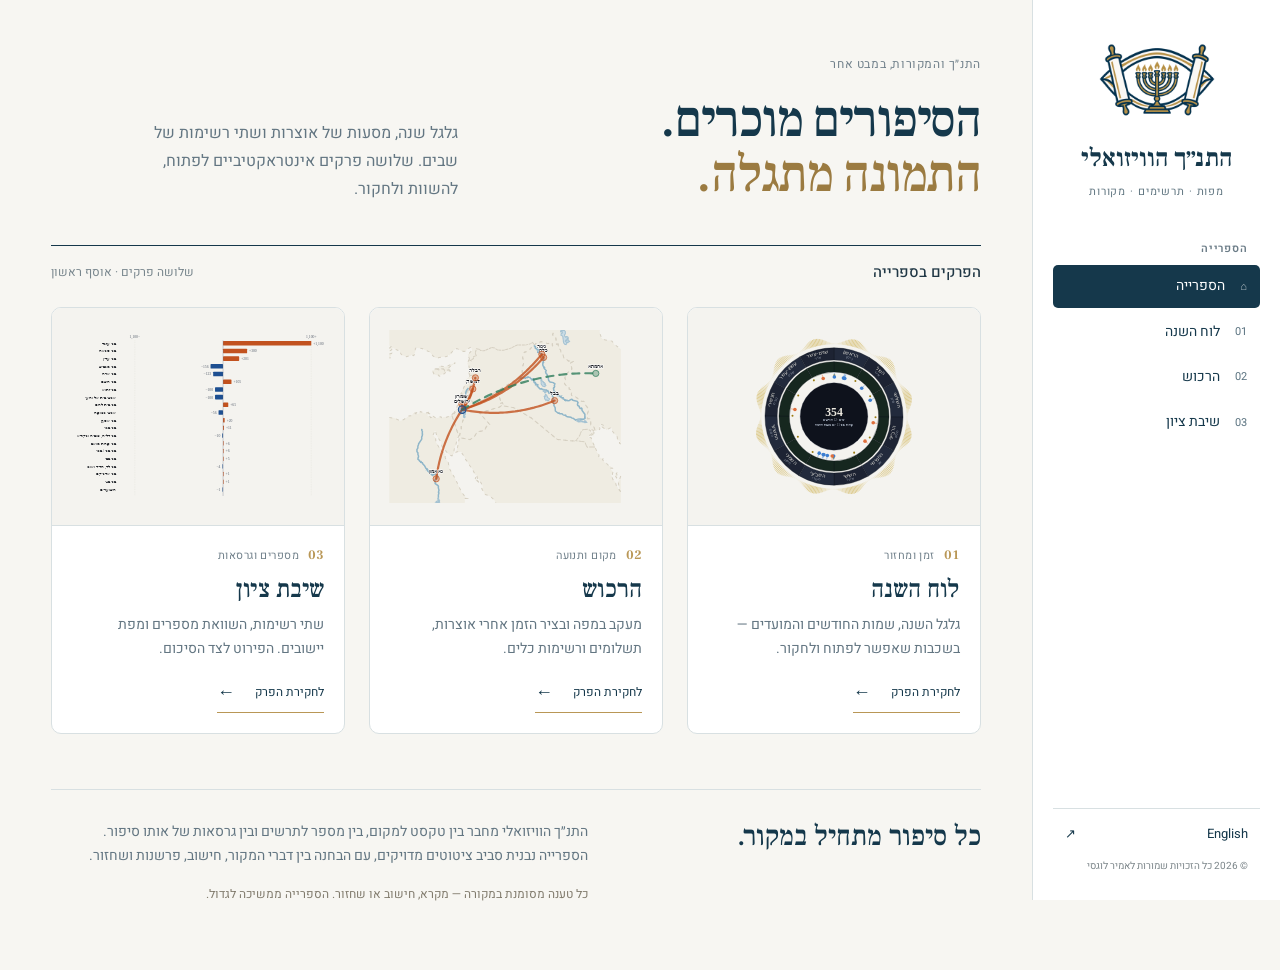
==== commit 890a43f1: "Stop the timeline from hijacking the ark map, add attribution Selecting the ark journey and then cli" ====
--- a/site/index.html
+++ b/site/index.html
@@ -28,4 +28,4 @@
  "inLanguage":"he",
  "description":"מפות, תרשימים וסיפורים אינטראקטיביים מעולם התנ״ך והמקורות."}
 </script>
-<title>התנ״ך הוויזואלי</title><meta content="מפות, תרשימים וסיפורים אינטראקטיביים מעולם התנ״ך והמקורות. בוחרים פרק, חוקרים את הפרטים וחוזרים אל הטקסט." name="description"/><link href="assets/site.css" rel="stylesheet"/><link href="assets/atlas.css" rel="stylesheet"/><link href="assets/logo-96.png" rel="icon" type="image/png"/><script defer="" src="assets/atlas.js"></script></head><body><a class="skip-link" href="#main-content">דלגו לתוכן</a><div class="mobile-bar"><a href="./"><img alt="" height="44" src="assets/logo-96.png" width="44"/><span>התנ״ך הוויזואלי</span></a><button aria-controls="atlas-sidebar" aria-expanded="false" aria-label="פתיחת ניווט" id="menu-toggle"><span></span><span></span><span></span></button></div><div hidden="" id="nav-backdrop"></div><aside aria-label="ניווט ראשי" class="atlas-sidebar" id="atlas-sidebar"><div class="sidebar-top"><a class="atlas-brand" href="./"><img alt="" height="130" src="assets/logo-320.png" width="150"/><strong>התנ״ך הוויזואלי</strong><span>מפות · תרשימים · מקורות</span></a><button aria-label="סגירת ניווט" class="nav-close" id="nav-close">×</button></div><nav aria-label="פרקי הספרייה" class="library-nav"><p class="nav-caption">הספרייה</p><a aria-current="page" class="side-link" href="./"><span class="side-index">⌂</span><span>הספרייה</span></a><a class="side-link" href="he/calendar/"><span class="side-index">01</span><span>לוח השנה</span></a><a class="side-link" href="he/treasures/"><span class="side-index">02</span><span>הרכוש</span></a><a class="side-link" href="he/return/"><span class="side-index">03</span><span>שיבת ציון</span></a></nav><div class="sidebar-bottom"><a class="language-link" href="en/" lang="en">English<span aria-hidden="true">↗</span></a></div></aside><div class="atlas-main home-main"><main id="main-content"><section class="home-intro"><div><p class="eyebrow">התנ״ך והמקורות, במבט אחר</p><h1>הסיפורים מוכרים.<br/><em>התמונה מתגלה.</em></h1></div><p class="intro-copy">גלגל שנה, מסעות של אוצרות ושתי רשימות של שבים. שלושה פרקים אינטראקטיביים לפתוח, להשוות ולחקור.</p></section><section aria-labelledby="collection-title" id="chapters"><div class="section-top"><h2 id="collection-title">הפרקים בספרייה</h2><span>שלושה פרקים · אוסף ראשון</span></div><div class="collection"><a class="chapter" href="he/calendar/"><div class="visual"><img alt="" height="860" src="assets/calendar.svg" width="860"/></div><div class="chapter-copy"><div class="chapter-meta"><span class="ch-num">01</span><span>זמן ומחזור</span></div><h3>לוח השנה</h3><p>גלגל השנה, שמות החודשים והמועדים — בשכבות שאפשר לפתוח ולחקור.</p><span class="read">לחקירת הפרק<b aria-hidden="true">←</b></span></div></a><a class="chapter" href="he/treasures/"><div class="visual"><img alt="" height="500" src="assets/treasures.svg" width="769" loading="lazy"/></div><div class="chapter-copy"><div class="chapter-meta"><span class="ch-num">02</span><span>מקום ותנועה</span></div><h3>הרכוש</h3><p>מעקב במפה ובציר הזמן אחרי אוצרות, תשלומים ורשימות כלים.</p><span class="read">לחקירת הפרק<b aria-hidden="true">←</b></span></div></a><a class="chapter" href="he/return/"><div class="visual"><img alt="" height="586" src="assets/return.svg" width="940" loading="lazy"/></div><div class="chapter-copy"><div class="chapter-meta"><span class="ch-num">03</span><span>מספרים וגרסאות</span></div><h3>שיבת ציון</h3><p>שתי רשימות, השוואת מספרים ומפת יישובים. הפירוט לצד הסיכום.</p><span class="read">לחקירת הפרק<b aria-hidden="true">←</b></span></div></a></div></section><section class="about" id="about"><h2>כל סיפור מתחיל במקור.</h2><div><p>התנ״ך הוויזואלי מחבר בין טקסט למקום, בין מספר לתרשים ובין גרסאות של אותו סיפור. הספרייה נבנית סביב ציטוטים מדויקים, עם הבחנה בין דברי המקור, חישוב, פרשנות ושחזור.</p><p class="note">כל טענה מסומנת במקורה — מקרא, חישוב או שחזור. הספרייה ממשיכה לגדול.</p></div></section></main></div></body></html>+<title>התנ״ך הוויזואלי</title><meta content="מפות, תרשימים וסיפורים אינטראקטיביים מעולם התנ״ך והמקורות. בוחרים פרק, חוקרים את הפרטים וחוזרים אל הטקסט." name="description"/><link href="assets/site.css" rel="stylesheet"/><link href="assets/atlas.css" rel="stylesheet"/><link href="assets/logo-96.png" rel="icon" type="image/png"/><script defer="" src="assets/atlas.js"></script></head><body><a class="skip-link" href="#main-content">דלגו לתוכן</a><div class="mobile-bar"><a href="./"><img alt="" height="44" src="assets/logo-96.png" width="44"/><span>התנ״ך הוויזואלי</span></a><button aria-controls="atlas-sidebar" aria-expanded="false" aria-label="פתיחת ניווט" id="menu-toggle"><span></span><span></span><span></span></button></div><div hidden="" id="nav-backdrop"></div><aside aria-label="ניווט ראשי" class="atlas-sidebar" id="atlas-sidebar"><div class="sidebar-top"><a class="atlas-brand" href="./"><img alt="" height="130" src="assets/logo-320.png" width="150"/><strong>התנ״ך הוויזואלי</strong><span>מפות · תרשימים · מקורות</span></a><button aria-label="סגירת ניווט" class="nav-close" id="nav-close">×</button></div><nav aria-label="פרקי הספרייה" class="library-nav"><p class="nav-caption">הספרייה</p><a aria-current="page" class="side-link" href="./"><span class="side-index">⌂</span><span>הספרייה</span></a><a class="side-link" href="he/calendar/"><span class="side-index">01</span><span>לוח השנה</span></a><a class="side-link" href="he/treasures/"><span class="side-index">02</span><span>הרכוש</span></a><a class="side-link" href="he/return/"><span class="side-index">03</span><span>שיבת ציון</span></a></nav><div class="sidebar-bottom"><a class="language-link" href="en/" lang="en">English<span aria-hidden="true">↗</span></a><p class="copyright">© 2026 כל הזכויות שמורות לאמיר לוגסי</p></div></aside><div class="atlas-main home-main"><main id="main-content"><section class="home-intro"><div><p class="eyebrow">התנ״ך והמקורות, במבט אחר</p><h1>הסיפורים מוכרים.<br/><em>התמונה מתגלה.</em></h1></div><p class="intro-copy">גלגל שנה, מסעות של אוצרות ושתי רשימות של שבים. שלושה פרקים אינטראקטיביים לפתוח, להשוות ולחקור.</p></section><section aria-labelledby="collection-title" id="chapters"><div class="section-top"><h2 id="collection-title">הפרקים בספרייה</h2><span>שלושה פרקים · אוסף ראשון</span></div><div class="collection"><a class="chapter" href="he/calendar/"><div class="visual"><img alt="" height="860" src="assets/calendar.svg" width="860"/></div><div class="chapter-copy"><div class="chapter-meta"><span class="ch-num">01</span><span>זמן ומחזור</span></div><h3>לוח השנה</h3><p>גלגל השנה, שמות החודשים והמועדים — בשכבות שאפשר לפתוח ולחקור.</p><span class="read">לחקירת הפרק<b aria-hidden="true">←</b></span></div></a><a class="chapter" href="he/treasures/"><div class="visual"><img alt="" height="500" src="assets/treasures.svg" width="769" loading="lazy"/></div><div class="chapter-copy"><div class="chapter-meta"><span class="ch-num">02</span><span>מקום ותנועה</span></div><h3>הרכוש</h3><p>מעקב במפה ובציר הזמן אחרי אוצרות, תשלומים ורשימות כלים.</p><span class="read">לחקירת הפרק<b aria-hidden="true">←</b></span></div></a><a class="chapter" href="he/return/"><div class="visual"><img alt="" height="586" src="assets/return.svg" width="940" loading="lazy"/></div><div class="chapter-copy"><div class="chapter-meta"><span class="ch-num">03</span><span>מספרים וגרסאות</span></div><h3>שיבת ציון</h3><p>שתי רשימות, השוואת מספרים ומפת יישובים. הפירוט לצד הסיכום.</p><span class="read">לחקירת הפרק<b aria-hidden="true">←</b></span></div></a></div></section><section class="about" id="about"><h2>כל סיפור מתחיל במקור.</h2><div><p>התנ״ך הוויזואלי מחבר בין טקסט למקום, בין מספר לתרשים ובין גרסאות של אותו סיפור. הספרייה נבנית סביב ציטוטים מדויקים, עם הבחנה בין דברי המקור, חישוב, פרשנות ושחזור.</p><p class="note">כל טענה מסומנת במקורה — מקרא, חישוב או שחזור. הספרייה ממשיכה לגדול.</p></div></section></main></div></body></html>
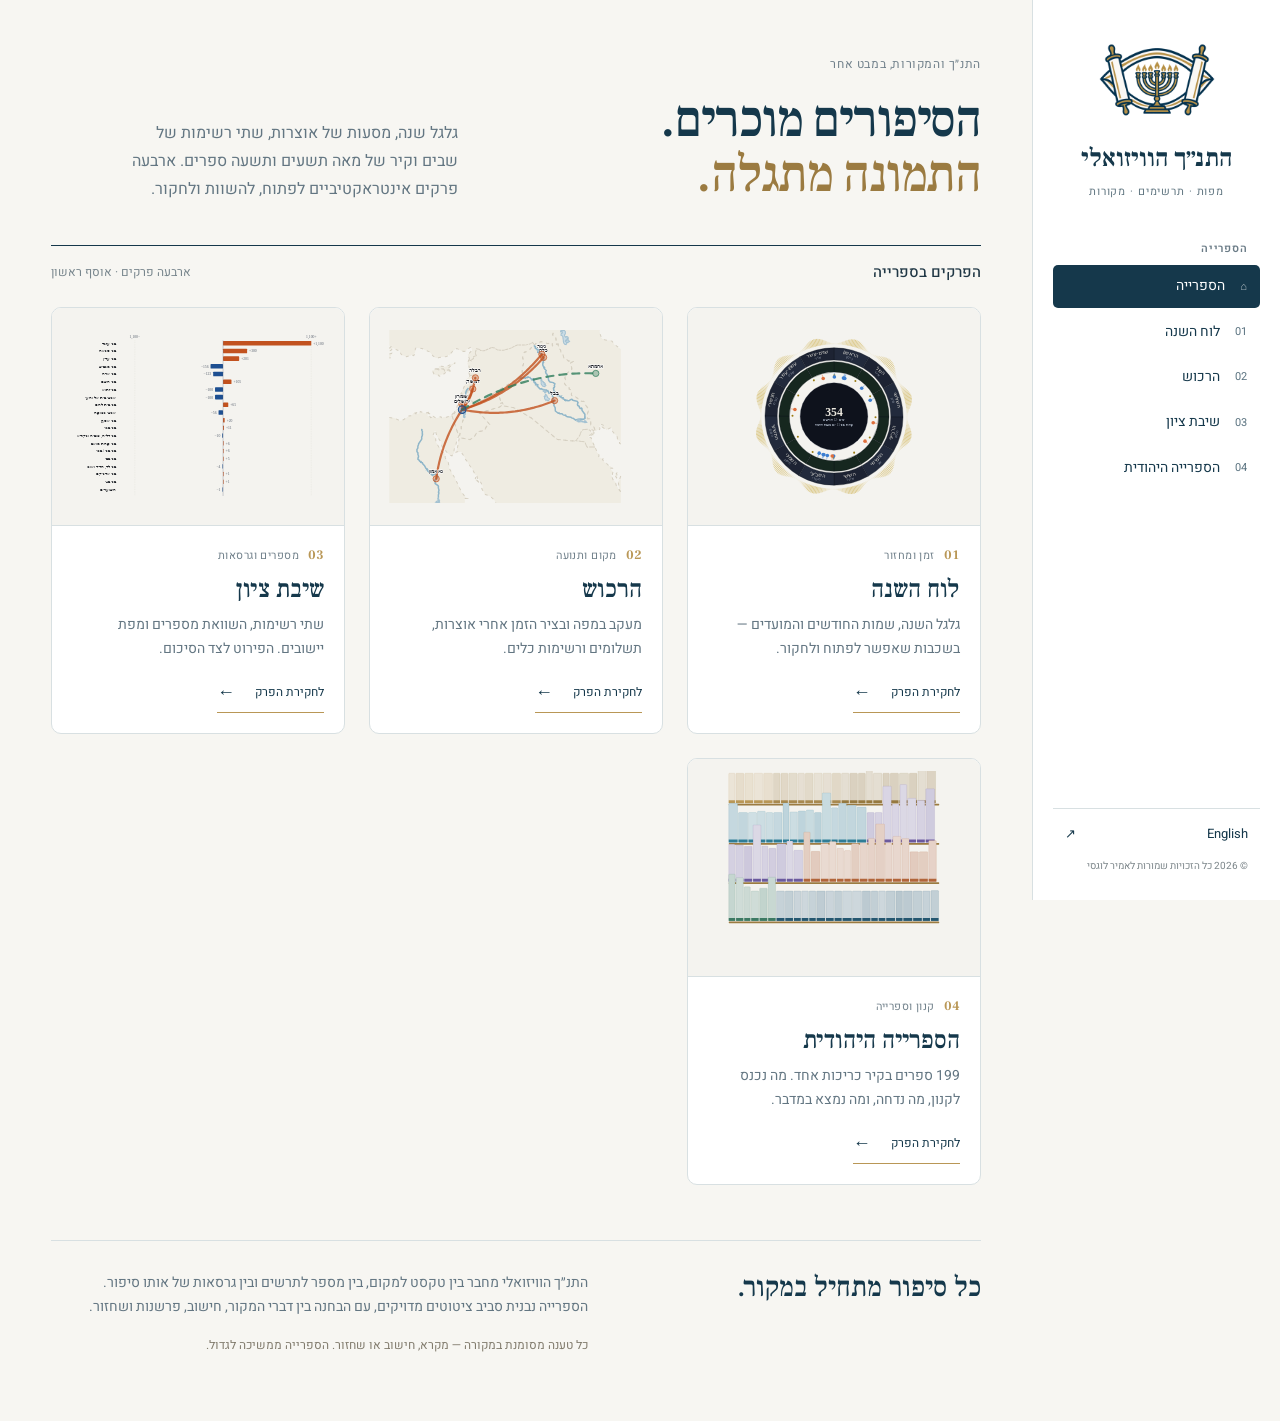
==== commit 974ab504: "Add chapter 04, the Jewish Library A wall of 199 spines from the Jewish library, grouped into twenty" ====
--- a/site/index.html
+++ b/site/index.html
@@ -28,4 +28,4 @@
  "inLanguage":"he",
  "description":"מפות, תרשימים וסיפורים אינטראקטיביים מעולם התנ״ך והמקורות."}
 </script>
-<title>התנ״ך הוויזואלי</title><meta content="מפות, תרשימים וסיפורים אינטראקטיביים מעולם התנ״ך והמקורות. בוחרים פרק, חוקרים את הפרטים וחוזרים אל הטקסט." name="description"/><link href="assets/site.css" rel="stylesheet"/><link href="assets/atlas.css" rel="stylesheet"/><link href="assets/logo-96.png" rel="icon" type="image/png"/><script defer="" src="assets/atlas.js"></script></head><body><a class="skip-link" href="#main-content">דלגו לתוכן</a><div class="mobile-bar"><a href="./"><img alt="" height="44" src="assets/logo-96.png" width="44"/><span>התנ״ך הוויזואלי</span></a><button aria-controls="atlas-sidebar" aria-expanded="false" aria-label="פתיחת ניווט" id="menu-toggle"><span></span><span></span><span></span></button></div><div hidden="" id="nav-backdrop"></div><aside aria-label="ניווט ראשי" class="atlas-sidebar" id="atlas-sidebar"><div class="sidebar-top"><a class="atlas-brand" href="./"><img alt="" height="130" src="assets/logo-320.png" width="150"/><strong>התנ״ך הוויזואלי</strong><span>מפות · תרשימים · מקורות</span></a><button aria-label="סגירת ניווט" class="nav-close" id="nav-close">×</button></div><nav aria-label="פרקי הספרייה" class="library-nav"><p class="nav-caption">הספרייה</p><a aria-current="page" class="side-link" href="./"><span class="side-index">⌂</span><span>הספרייה</span></a><a class="side-link" href="he/calendar/"><span class="side-index">01</span><span>לוח השנה</span></a><a class="side-link" href="he/treasures/"><span class="side-index">02</span><span>הרכוש</span></a><a class="side-link" href="he/return/"><span class="side-index">03</span><span>שיבת ציון</span></a></nav><div class="sidebar-bottom"><a class="language-link" href="en/" lang="en">English<span aria-hidden="true">↗</span></a><p class="copyright">© 2026 כל הזכויות שמורות לאמיר לוגסי</p></div></aside><div class="atlas-main home-main"><main id="main-content"><section class="home-intro"><div><p class="eyebrow">התנ״ך והמקורות, במבט אחר</p><h1>הסיפורים מוכרים.<br/><em>התמונה מתגלה.</em></h1></div><p class="intro-copy">גלגל שנה, מסעות של אוצרות ושתי רשימות של שבים. שלושה פרקים אינטראקטיביים לפתוח, להשוות ולחקור.</p></section><section aria-labelledby="collection-title" id="chapters"><div class="section-top"><h2 id="collection-title">הפרקים בספרייה</h2><span>שלושה פרקים · אוסף ראשון</span></div><div class="collection"><a class="chapter" href="he/calendar/"><div class="visual"><img alt="" height="860" src="assets/calendar.svg" width="860"/></div><div class="chapter-copy"><div class="chapter-meta"><span class="ch-num">01</span><span>זמן ומחזור</span></div><h3>לוח השנה</h3><p>גלגל השנה, שמות החודשים והמועדים — בשכבות שאפשר לפתוח ולחקור.</p><span class="read">לחקירת הפרק<b aria-hidden="true">←</b></span></div></a><a class="chapter" href="he/treasures/"><div class="visual"><img alt="" height="500" src="assets/treasures.svg" width="769" loading="lazy"/></div><div class="chapter-copy"><div class="chapter-meta"><span class="ch-num">02</span><span>מקום ותנועה</span></div><h3>הרכוש</h3><p>מעקב במפה ובציר הזמן אחרי אוצרות, תשלומים ורשימות כלים.</p><span class="read">לחקירת הפרק<b aria-hidden="true">←</b></span></div></a><a class="chapter" href="he/return/"><div class="visual"><img alt="" height="586" src="assets/return.svg" width="940" loading="lazy"/></div><div class="chapter-copy"><div class="chapter-meta"><span class="ch-num">03</span><span>מספרים וגרסאות</span></div><h3>שיבת ציון</h3><p>שתי רשימות, השוואת מספרים ומפת יישובים. הפירוט לצד הסיכום.</p><span class="read">לחקירת הפרק<b aria-hidden="true">←</b></span></div></a></div></section><section class="about" id="about"><h2>כל סיפור מתחיל במקור.</h2><div><p>התנ״ך הוויזואלי מחבר בין טקסט למקום, בין מספר לתרשים ובין גרסאות של אותו סיפור. הספרייה נבנית סביב ציטוטים מדויקים, עם הבחנה בין דברי המקור, חישוב, פרשנות ושחזור.</p><p class="note">כל טענה מסומנת במקורה — מקרא, חישוב או שחזור. הספרייה ממשיכה לגדול.</p></div></section></main></div></body></html>+<title>התנ״ך הוויזואלי</title><meta content="מפות, תרשימים וסיפורים אינטראקטיביים מעולם התנ״ך והמקורות. בוחרים פרק, חוקרים את הפרטים וחוזרים אל הטקסט." name="description"/><link href="assets/site.css" rel="stylesheet"/><link href="assets/atlas.css" rel="stylesheet"/><link href="assets/logo-96.png" rel="icon" type="image/png"/><script defer="" src="assets/atlas.js"></script></head><body><a class="skip-link" href="#main-content">דלגו לתוכן</a><div class="mobile-bar"><a href="./"><img alt="" height="44" src="assets/logo-96.png" width="44"/><span>התנ״ך הוויזואלי</span></a><button aria-controls="atlas-sidebar" aria-expanded="false" aria-label="פתיחת ניווט" id="menu-toggle"><span></span><span></span><span></span></button></div><div hidden="" id="nav-backdrop"></div><aside aria-label="ניווט ראשי" class="atlas-sidebar" id="atlas-sidebar"><div class="sidebar-top"><a class="atlas-brand" href="./"><img alt="" height="130" src="assets/logo-320.png" width="150"/><strong>התנ״ך הוויזואלי</strong><span>מפות · תרשימים · מקורות</span></a><button aria-label="סגירת ניווט" class="nav-close" id="nav-close">×</button></div><nav aria-label="פרקי הספרייה" class="library-nav"><p class="nav-caption">הספרייה</p><a aria-current="page" class="side-link" href="./"><span class="side-index">⌂</span><span>הספרייה</span></a><a class="side-link" href="he/calendar/"><span class="side-index">01</span><span>לוח השנה</span></a><a class="side-link" href="he/treasures/"><span class="side-index">02</span><span>הרכוש</span></a><a class="side-link" href="he/return/"><span class="side-index">03</span><span>שיבת ציון</span></a><a class="side-link" href="he/library/"><span class="side-index">04</span><span>הספרייה היהודית</span></a></nav><div class="sidebar-bottom"><a class="language-link" href="en/" lang="en">English<span aria-hidden="true">↗</span></a><p class="copyright">© 2026 כל הזכויות שמורות לאמיר לוגסי</p></div></aside><div class="atlas-main home-main"><main id="main-content"><section class="home-intro"><div><p class="eyebrow">התנ״ך והמקורות, במבט אחר</p><h1>הסיפורים מוכרים.<br/><em>התמונה מתגלה.</em></h1></div><p class="intro-copy">גלגל שנה, מסעות של אוצרות, שתי רשימות של שבים וקיר של מאה תשעים ותשעה ספרים. ארבעה פרקים אינטראקטיביים לפתוח, להשוות ולחקור.</p></section><section aria-labelledby="collection-title" id="chapters"><div class="section-top"><h2 id="collection-title">הפרקים בספרייה</h2><span>ארבעה פרקים · אוסף ראשון</span></div><div class="collection"><a class="chapter" href="he/calendar/"><div class="visual"><img alt="" height="860" src="assets/calendar.svg" width="860"/></div><div class="chapter-copy"><div class="chapter-meta"><span class="ch-num">01</span><span>זמן ומחזור</span></div><h3>לוח השנה</h3><p>גלגל השנה, שמות החודשים והמועדים — בשכבות שאפשר לפתוח ולחקור.</p><span class="read">לחקירת הפרק<b aria-hidden="true">←</b></span></div></a><a class="chapter" href="he/treasures/"><div class="visual"><img alt="" height="500" src="assets/treasures.svg" width="769" loading="lazy"/></div><div class="chapter-copy"><div class="chapter-meta"><span class="ch-num">02</span><span>מקום ותנועה</span></div><h3>הרכוש</h3><p>מעקב במפה ובציר הזמן אחרי אוצרות, תשלומים ורשימות כלים.</p><span class="read">לחקירת הפרק<b aria-hidden="true">←</b></span></div></a><a class="chapter" href="he/return/"><div class="visual"><img alt="" height="586" src="assets/return.svg" width="940" loading="lazy"/></div><div class="chapter-copy"><div class="chapter-meta"><span class="ch-num">03</span><span>מספרים וגרסאות</span></div><h3>שיבת ציון</h3><p>שתי רשימות, השוואת מספרים ומפת יישובים. הפירוט לצד הסיכום.</p><span class="read">לחקירת הפרק<b aria-hidden="true">←</b></span></div></a><a class="chapter" href="he/library/"><div class="visual"><img alt="" height="600" src="assets/library.svg" width="700" loading="lazy"/></div><div class="chapter-copy"><div class="chapter-meta"><span class="ch-num">04</span><span>קנון וספרייה</span></div><h3>הספרייה היהודית</h3><p>199 ספרים בקיר כריכות אחד. מה נכנס לקנון, מה נדחה, ומה נמצא במדבר.</p><span class="read">לחקירת הפרק<b aria-hidden="true">←</b></span></div></a></div></section><section class="about" id="about"><h2>כל סיפור מתחיל במקור.</h2><div><p>התנ״ך הוויזואלי מחבר בין טקסט למקום, בין מספר לתרשים ובין גרסאות של אותו סיפור. הספרייה נבנית סביב ציטוטים מדויקים, עם הבחנה בין דברי המקור, חישוב, פרשנות ושחזור.</p><p class="note">כל טענה מסומנת במקורה — מקרא, חישוב או שחזור. הספרייה ממשיכה לגדול.</p></div></section></main></div></body></html>
--- a/site/assets/atlas.css
+++ b/site/assets/atlas.css
@@ -3,6 +3,11 @@
 html{scroll-behavior:smooth;scroll-padding-top:30px}body{margin:0;background:var(--paper);color:var(--ink);font-family:Heebo,Arial,sans-serif;font-size:16px;line-height:1.75}*{box-sizing:border-box}a,button,input{touch-action:manipulation}a:focus-visible,button:focus-visible,input:focus-visible,[tabindex]:focus-visible{outline:3px solid var(--gold);outline-offset:4px}button{cursor:pointer}.skip-link{position:fixed;inset-inline-start:270px;top:-90px;z-index:100;background:white;color:var(--navy);padding:10px 20px}.skip-link:focus{top:10px}.atlas-main{margin-inline-start:var(--nav-width);min-width:0}.atlas-sidebar{position:fixed;inset-block:0;inset-inline-start:0;width:var(--nav-width);background:#fff;border-inline-end:1px solid var(--line);z-index:40;display:flex;flex-direction:column;padding:22px 20px 18px;overflow-y:auto;overscroll-behavior:contain;color:var(--navy);font:14px/1.6 Heebo,Arial,sans-serif}.atlas-sidebar a{text-decoration:none;color:inherit}.atlas-brand{display:flex;flex-direction:column;align-items:center;text-align:center;gap:0;padding-bottom:25px}.atlas-brand img{width:138px;height:116px;object-fit:contain;display:block}.atlas-brand strong{font-family:'Frank Ruhl Libre',Georgia,serif;font-size:25px;line-height:1.2;font-weight:700;margin:5px 0 10px}.atlas-brand>span{font-size:11px;color:#627782;letter-spacing:.08em}.nav-caption{font-size:11px;font-weight:600;color:#6b7c87;letter-spacing:.08em;margin:14px 12px 8px}.side-link{display:flex;gap:15px;padding:10px 13px;margin:3px 0;border-radius:5px;align-items:center;transition:background .18s}.side-link:hover{background:#f1f5f6}.side-link[aria-current=page]{background:var(--navy);color:#fff}.side-index{font-size:11px;opacity:.7;font-variant-numeric:tabular-nums}.chapter-toc{border-top:1px solid var(--line);margin-top:20px;padding-top:7px}.toc-link{display:block;padding:6px 15px;font-size:12px;border-inline-start:2px solid transparent;color:#637887!important;line-height:1.5}.toc-link:hover,.toc-link[aria-current=location]{color:var(--navy)!important;border-inline-start-color:var(--gold);background:#f6f5f0}.sidebar-bottom{margin-top:auto;padding-top:25px}.language-link{display:flex;justify-content:space-between;border-top:1px solid var(--line);padding:15px 12px 5px;font-size:13px}.sidebar-bottom p{font-size:10px;margin:8px 12px;color:#7b8589}.mobile-bar,.nav-close{display:none}[hidden]{display:none!important}
 /* The collection: a generous lead chapter with two compact investigations. */
 .home-main{max-width:none;padding:0 clamp(26px,4vw,74px) 35px}.home-intro{display:grid;grid-template-columns:1.2fr 1fr;gap:35px;align-items:end;padding:54px 0 42px}.home-intro h1{font:500 clamp(40px,4vw,62px)/1.07 'Frank Ruhl Libre',Georgia,serif;color:var(--navy);letter-spacing:-.025em}.home-intro h1 em{font-style:normal;color:#9b7b41}.home-intro .eyebrow{font-size:12px;letter-spacing:.05em;color:#71818b;margin-bottom:18px}.home-intro .intro-copy{font-size:16px;color:#637682;max-width:37ch;margin:0}.section-top{border-top:1px solid var(--navy);padding:16px 0 24px;display:flex;justify-content:space-between;gap:12px;align-items:center}.section-top h2{font-family:Heebo,Arial;font-size:15px;font-weight:500}.section-top span{font-size:12px;color:#78868d}
+/* Wayfinding for a reader who chose English and opened a Hebrew chapter. */
+.lang-bar{display:flex;flex-wrap:wrap;gap:8px 20px;align-items:center;justify-content:space-between;margin:30px 0 -4px;padding:12px 18px;background:#fff;border:1px solid var(--line);border-inline-start:3px solid var(--gold);border-radius:8px;font:14px/1.6 Heebo,Arial,sans-serif;color:var(--muted)}
+.lang-bar a{color:var(--navy);font-weight:500;text-decoration:none;border-bottom:1px solid var(--gold);white-space:nowrap}
+.ch-lang{margin-inline-start:auto;padding:2px 8px;border:1px solid var(--line);border-radius:999px;font-size:10px;letter-spacing:.06em;color:#7b8589}
+
 /* The collection: one card, one grid, however many chapters it grows to. */
 .collection{display:grid;grid-template-columns:repeat(auto-fill,minmax(272px,1fr));gap:24px;align-items:stretch}.chapter{min-width:0;display:flex;flex-direction:column;text-decoration:none;background:var(--card);border:1px solid var(--line);border-radius:10px;overflow:hidden;transition:border-color .18s ease,box-shadow .18s ease,transform .18s ease}.chapter:hover{border-color:#a8bfc8;box-shadow:0 10px 26px #15384b14;transform:translateY(-2px)}.chapter:focus-visible{outline-offset:2px}.visual{flex:none;aspect-ratio:4/3;background:#f4f3ef;border-bottom:1px solid var(--line);padding:12px;overflow:hidden}.visual img{display:block;width:100%;height:100%;object-fit:contain;transition:transform .4s ease}.chapter:hover .visual img{transform:scale(1.03)}.chapter-copy{flex:1;display:flex;flex-direction:column;padding:18px 20px 20px}.chapter-meta{display:flex;align-items:baseline;gap:9px;margin:0 0 7px;font-size:11px;color:#71818b;letter-spacing:.04em}.ch-num{font-family:'Frank Ruhl Libre',Georgia,serif;font-size:13px;font-weight:700;color:var(--gold);font-variant-numeric:tabular-nums;letter-spacing:0}.chapter h3{font:500 25px/1.25 'Frank Ruhl Libre',Georgia,serif;color:var(--navy);margin:0}.chapter p{flex:1;font-size:14px;line-height:1.7;color:#637682;margin:8px 0 16px}.chapter .read{align-self:flex-start;font-size:12px;display:inline-flex;align-items:center;gap:20px;padding-bottom:3px;border-bottom:1px solid var(--gold);color:var(--navy)}.read b{font-size:18px;font-weight:400}
 .about{display:grid;grid-template-columns:1fr 1.5fr;gap:35px;margin-top:55px;border-top:1px solid var(--line);padding:30px 0}.about h2{font:500 28px/1.2 'Frank Ruhl Libre',Georgia,serif;color:var(--navy)}.about p{font-size:14px;color:#637682;margin:0}.about .note{font-size:12px;margin-top:15px;color:#817b6d}
@@ -13,3 +18,35 @@
 @media(max-width:900px){:root{--nav-width:0px}html{scroll-padding-top:90px}.atlas-main{margin:0}.mobile-bar{display:flex;position:fixed;inset-block-start:0;inset-inline:0;height:66px;padding:0 20px;background:#fff;border-bottom:1px solid var(--line);z-index:45;align-items:center;justify-content:space-between}.mobile-bar>a{display:flex;gap:12px;align-items:center;color:var(--navy);font-size:18px;font-family:'Frank Ruhl Libre',Georgia;font-weight:700;text-decoration:none}.mobile-bar img{width:48px;height:44px;object-fit:contain}.mobile-bar button{background:transparent;border:1px solid var(--line);border-radius:5px;padding:11px;display:grid;gap:4px;min-width:42px;min-height:42px}.mobile-bar button span{width:17px;height:1px;background:var(--navy)}.atlas-sidebar{display:none;inset-block-start:66px;width:280px;z-index:50;padding:16px 20px}.atlas-sidebar.is-open{display:flex}.atlas-sidebar .atlas-brand img{width:94px;height:80px}.atlas-brand{padding-bottom:12px}.atlas-brand strong{font-size:23px}.nav-close{display:block;position:absolute;inset-inline-end:12px;top:12px;width:34px;height:34px;border:1px solid var(--line);border-radius:4px;font-size:24px;background:#fff;color:var(--navy)}#nav-backdrop{position:fixed;inset:66px 0 0;background:#15384b55;z-index:46}.home-main{padding:66px 28px 25px}.home-intro{grid-template-columns:1fr 1fr;padding-top:35px}.home-intro h1{font-size:43px}.home-intro .intro-copy{font-size:14px}.chapter-page .wrap{padding:66px 24px 25px}.chapter-page main>section{scroll-margin-top:85px}.chapter-page .mast{margin-top:24px}.skip-link{inset-inline-start:15px}.about{margin-top:35px}.chapter-page .calendar-workspace{grid-template-columns:1.5fr 1fr}.calendar-detail{display:block}.calendar-detail .legend{margin-top:20px}}
 @media(max-width:600px){.home-main{padding-inline:20px}.collection{grid-template-columns:1fr;gap:20px}.visual{aspect-ratio:16/10}.home-intro{grid-template-columns:1fr;gap:18px;padding-block:30px}.home-intro h1{font-size:43px}.home-intro .eyebrow{margin-bottom:12px}.home-intro .intro-copy{font-size:15px}.section-top span{font-size:11px}.about{grid-template-columns:1fr;gap:18px}.chapter-page .wrap{padding-inline:14px}.chapter-page .mast{padding:28px 23px;margin-top:18px;border-radius:8px}.chapter-page .mast h1{font-size:44px}.chapter-page .mast .sub{font-size:15px}.chapter-page main>section{padding:24px 16px;margin-bottom:16px;border-radius:8px}.chapter-page main>section>h2{font-size:27px}.chapter-page main>section>.lede{font-size:14px}.chapter-page .calendar-workspace{grid-template-columns:1fr;gap:16px}.calendar-detail{display:block}.calendar-detail .legend{display:flex;flex-wrap:wrap;font-size:11px;gap:10px 14px}.chapter-page .readout{padding:18px}.chapter-page .ctl,.chapter-page .tab{font-size:12px;padding:9px 10px}.chapter-page .controls .grp{width:100%}.chapter-page .controls .grp .ctl{flex:1}.chapter-page #map{height:400px}.chapter-page .builder{padding:16px}.chapter-page .meter .inside{font-size:29px;inset-inline-start:10px}.chapter-page .meter .outside{font-size:11px;inset-inline-end:8px}.chapter-page .chip{font-size:11px;padding:8px}.chapter-page .gapline{font-size:13px;padding:14px}.chapter-page .gapkey{font-size:12px;gap:12px}.chapter-page .gapwrap{padding-inline:5px}.chapter-page .ev{grid-template-columns:45px 1fr;gap:20px}.chapter-page .ev .body{padding:16px}.chapter-page .ev .yr{font-size:18px}.chapter-page .ev::after{inset-inline-start:49px}.chapter-page .tl:before{inset-inline-start:55px}.chapter-page .ev h3{font-size:21px}.chapter-page .bal,.chapter-page .lost .two{grid-template-columns:1fr}.chapter-page .bal>div,.chapter-page .lost>div,.chapter-page div.gaps>div,.chapter-page .disp>div,.chapter-page .fitem{padding:19px}.chapter-page .goods{grid-template-columns:repeat(2,minmax(0,1fr))}.chapter-page .goods>div{padding:18px}.chapter-page td,.chapter-page th{padding:10px;font-size:12px}.chapter-page td .tag{font-size:11px}.chapter-page .fitem{grid-template-columns:1fr;gap:12px}}
 @media(prefers-reduced-motion:reduce){html{scroll-behavior:auto}*,*:before,*:after{transition:none!important;animation:none!important}}
+
+/* ===== 04 · הספרייה היהודית ===== */
+.chapter-library .scale{display:flex;height:46px;border-radius:5px;overflow:hidden;gap:1px}
+.chapter-library .scale div{min-width:2px}
+.chapter-library .scalelab{display:flex;justify-content:space-between;margin-top:9px;font-size:12px;color:#78868d}
+.chapter-library .scalelab b{font-family:'Frank Ruhl Libre',Georgia,serif;font-size:17px;color:var(--navy);font-variant-numeric:tabular-nums}
+.chapter-library .shelf{margin-bottom:6px}
+.chapter-library .shelf h2{font:500 20px/1.25 'Frank Ruhl Libre',Georgia,serif;color:var(--navy);margin:0 0 2px}
+.chapter-library .shelf .cnt{font-size:11px;color:#78868d;letter-spacing:.04em;margin-bottom:12px}
+.chapter-library .row{display:flex;flex-wrap:wrap;align-items:flex-end;gap:5px;padding:0 2px 8px}
+.chapter-library .board{height:6px;border-radius:2px;background:linear-gradient(180deg,#c9b083,#9b7b41);box-shadow:0 5px 12px #15384b1f;margin-bottom:30px}
+.chapter-library .spine{writing-mode:vertical-rl;text-orientation:mixed;font:500 14px/1 'Frank Ruhl Libre',Georgia,serif;color:var(--navy);background:#f4f7f8;border:1px solid #dbe3e6;border-bottom:4px solid;border-radius:4px 4px 0 0;padding:12px 0 9px;text-align:center;flex:none;transition:transform .14s ease,opacity .2s ease,background .14s ease}
+.chapter-library .spine:hover{transform:translateY(-7px);background:#e9f0f3}
+.chapter-library .spine.dim{opacity:.16}
+.chapter-library .spine.sel{background:var(--navy);color:#fff;transform:translateY(-7px)}
+.chapter-library .hits{font-size:12px;color:#6b7e88;min-height:18px;margin-top:8px}
+.chapter-library .search{font:inherit;font-size:13px;padding:10px 14px;min-height:42px;border:1px solid #d9e2e6;border-radius:5px;background:#fff;color:var(--navy);min-width:190px}
+/* פאנל הפרטים */
+.chapter-library .sheet{position:fixed;inset:0;z-index:60;display:none;background:#15384b66}
+.chapter-library .sheet.open{display:block}
+.chapter-library .sheetbox{position:absolute;inset-inline:0;bottom:0;max-height:82vh;overflow:auto;background:#fff;border-top:4px solid var(--gold);border-radius:12px 12px 0 0;padding:28px 24px 34px}
+@media(min-width:820px){.chapter-library .sheetbox{inset-inline:auto 0;top:0;bottom:0;width:430px;max-height:none;border-top:0;border-inline-start:4px solid var(--gold);border-radius:0}}
+.chapter-library .sheetbox h3{font:500 30px/1.2 'Frank Ruhl Libre',Georgia,serif;color:var(--navy);margin:0}
+.chapter-library .sheetbox .kicker{font-size:11px;letter-spacing:.09em;margin-bottom:8px;padding-inline-start:46px}
+.chapter-library .sheetbox .x{position:absolute;top:14px;inset-inline-start:16px;width:36px;height:36px;border:1px solid var(--line);border-radius:5px;background:#fff;color:var(--navy);font-size:22px;line-height:1;cursor:pointer}
+.chapter-library .meta{margin-top:12px}
+.chapter-library .meta span{font-size:12px;background:#edf2f3;border-radius:4px;padding:5px 10px;color:#657682;margin-inline-end:7px}
+.chapter-library .sheetbox .body{font-size:15px;line-height:1.85;color:var(--ink);margin-top:18px}
+.chapter-library .tags{margin-top:20px;padding-top:16px;border-top:1px solid var(--line);display:flex;flex-wrap:wrap;gap:7px}
+.chapter-library .tag{font-size:12px;border-radius:999px;padding:5px 12px;border:1px solid #d9e2e6;color:#657682}
+@media(max-width:600px){.chapter-library .spine{font-size:12.5px}}
+@media(prefers-reduced-motion:reduce){.chapter-library .spine,.chapter-library .spine:hover,.chapter-library .spine.sel{transform:none;transition:none}}
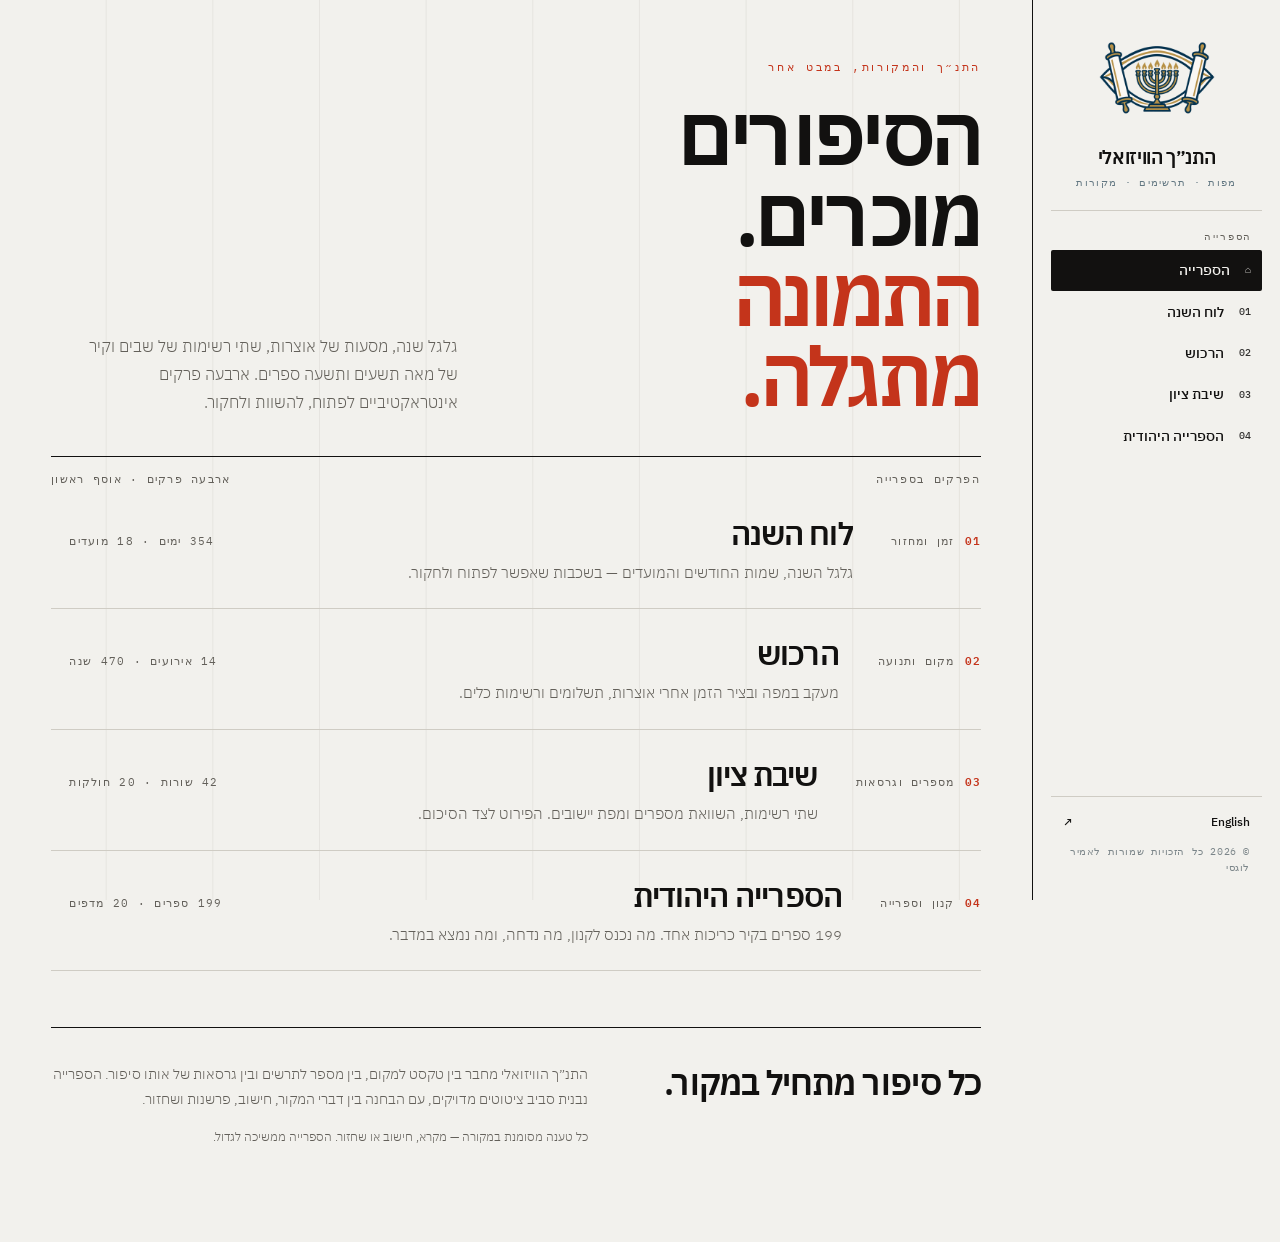
==== commit 54fa6d9b: "Redesign: the Archive direction The site read as a default: three equal cards in a row, every sectio" ====
--- a/site/index.html
+++ b/site/index.html
@@ -20,7 +20,7 @@
 <meta name="twitter:title" content="התנ״ך הוויזואלי — הסיפורים מוכרים, התמונה מתגלה">
 <meta name="twitter:description" content="גלגל שנה ירחי, מסעות של אוצרות ושתי רשימות של שבי ציון. שלושה פרקים אינטראקטיביים.">
 <meta name="twitter:image" content="https://lugasia.github.io/visual-tanakh/assets/og-home.png">
-<meta name="theme-color" content="#15384b">
+<meta name="theme-color" content="#F2F1ED">
 <script type="application/ld+json">
 {"@context":"https://schema.org","@type":"WebSite",
  "name":"התנ״ך הוויזואלי","alternateName":"Tanakh Atlas",
@@ -28,4 +28,4 @@
  "inLanguage":"he",
  "description":"מפות, תרשימים וסיפורים אינטראקטיביים מעולם התנ״ך והמקורות."}
 </script>
-<title>התנ״ך הוויזואלי</title><meta content="מפות, תרשימים וסיפורים אינטראקטיביים מעולם התנ״ך והמקורות. בוחרים פרק, חוקרים את הפרטים וחוזרים אל הטקסט." name="description"/><link href="assets/site.css" rel="stylesheet"/><link href="assets/atlas.css" rel="stylesheet"/><link href="assets/logo-96.png" rel="icon" type="image/png"/><script defer="" src="assets/atlas.js"></script></head><body><a class="skip-link" href="#main-content">דלגו לתוכן</a><div class="mobile-bar"><a href="./"><img alt="" height="44" src="assets/logo-96.png" width="44"/><span>התנ״ך הוויזואלי</span></a><button aria-controls="atlas-sidebar" aria-expanded="false" aria-label="פתיחת ניווט" id="menu-toggle"><span></span><span></span><span></span></button></div><div hidden="" id="nav-backdrop"></div><aside aria-label="ניווט ראשי" class="atlas-sidebar" id="atlas-sidebar"><div class="sidebar-top"><a class="atlas-brand" href="./"><img alt="" height="130" src="assets/logo-320.png" width="150"/><strong>התנ״ך הוויזואלי</strong><span>מפות · תרשימים · מקורות</span></a><button aria-label="סגירת ניווט" class="nav-close" id="nav-close">×</button></div><nav aria-label="פרקי הספרייה" class="library-nav"><p class="nav-caption">הספרייה</p><a aria-current="page" class="side-link" href="./"><span class="side-index">⌂</span><span>הספרייה</span></a><a class="side-link" href="he/calendar/"><span class="side-index">01</span><span>לוח השנה</span></a><a class="side-link" href="he/treasures/"><span class="side-index">02</span><span>הרכוש</span></a><a class="side-link" href="he/return/"><span class="side-index">03</span><span>שיבת ציון</span></a><a class="side-link" href="he/library/"><span class="side-index">04</span><span>הספרייה היהודית</span></a></nav><div class="sidebar-bottom"><a class="language-link" href="en/" lang="en">English<span aria-hidden="true">↗</span></a><p class="copyright">© 2026 כל הזכויות שמורות לאמיר לוגסי</p></div></aside><div class="atlas-main home-main"><main id="main-content"><section class="home-intro"><div><p class="eyebrow">התנ״ך והמקורות, במבט אחר</p><h1>הסיפורים מוכרים.<br/><em>התמונה מתגלה.</em></h1></div><p class="intro-copy">גלגל שנה, מסעות של אוצרות, שתי רשימות של שבים וקיר של מאה תשעים ותשעה ספרים. ארבעה פרקים אינטראקטיביים לפתוח, להשוות ולחקור.</p></section><section aria-labelledby="collection-title" id="chapters"><div class="section-top"><h2 id="collection-title">הפרקים בספרייה</h2><span>ארבעה פרקים · אוסף ראשון</span></div><div class="collection"><a class="chapter" href="he/calendar/"><div class="visual"><img alt="" height="860" src="assets/calendar.svg" width="860"/></div><div class="chapter-copy"><div class="chapter-meta"><span class="ch-num">01</span><span>זמן ומחזור</span></div><h3>לוח השנה</h3><p>גלגל השנה, שמות החודשים והמועדים — בשכבות שאפשר לפתוח ולחקור.</p><span class="read">לחקירת הפרק<b aria-hidden="true">←</b></span></div></a><a class="chapter" href="he/treasures/"><div class="visual"><img alt="" height="500" src="assets/treasures.svg" width="769" loading="lazy"/></div><div class="chapter-copy"><div class="chapter-meta"><span class="ch-num">02</span><span>מקום ותנועה</span></div><h3>הרכוש</h3><p>מעקב במפה ובציר הזמן אחרי אוצרות, תשלומים ורשימות כלים.</p><span class="read">לחקירת הפרק<b aria-hidden="true">←</b></span></div></a><a class="chapter" href="he/return/"><div class="visual"><img alt="" height="586" src="assets/return.svg" width="940" loading="lazy"/></div><div class="chapter-copy"><div class="chapter-meta"><span class="ch-num">03</span><span>מספרים וגרסאות</span></div><h3>שיבת ציון</h3><p>שתי רשימות, השוואת מספרים ומפת יישובים. הפירוט לצד הסיכום.</p><span class="read">לחקירת הפרק<b aria-hidden="true">←</b></span></div></a><a class="chapter" href="he/library/"><div class="visual"><img alt="" height="600" src="assets/library.svg" width="700" loading="lazy"/></div><div class="chapter-copy"><div class="chapter-meta"><span class="ch-num">04</span><span>קנון וספרייה</span></div><h3>הספרייה היהודית</h3><p>199 ספרים בקיר כריכות אחד. מה נכנס לקנון, מה נדחה, ומה נמצא במדבר.</p><span class="read">לחקירת הפרק<b aria-hidden="true">←</b></span></div></a></div></section><section class="about" id="about"><h2>כל סיפור מתחיל במקור.</h2><div><p>התנ״ך הוויזואלי מחבר בין טקסט למקום, בין מספר לתרשים ובין גרסאות של אותו סיפור. הספרייה נבנית סביב ציטוטים מדויקים, עם הבחנה בין דברי המקור, חישוב, פרשנות ושחזור.</p><p class="note">כל טענה מסומנת במקורה — מקרא, חישוב או שחזור. הספרייה ממשיכה לגדול.</p></div></section></main></div></body></html>+<title>התנ״ך הוויזואלי</title><meta content="מפות, תרשימים וסיפורים אינטראקטיביים מעולם התנ״ך והמקורות. בוחרים פרק, חוקרים את הפרטים וחוזרים אל הטקסט." name="description"/><link href="assets/site.css" rel="stylesheet"/><link href="assets/atlas.css" rel="stylesheet"/><link href="assets/logo-96.png" rel="icon" type="image/png"/><script defer="" src="assets/atlas.js"></script></head><body><a class="skip-link" href="#main-content">דלגו לתוכן</a><div class="mobile-bar"><a href="./"><img alt="" height="44" src="assets/logo-96.png" width="44"/><span>התנ״ך הוויזואלי</span></a><button aria-controls="atlas-sidebar" aria-expanded="false" aria-label="פתיחת ניווט" id="menu-toggle"><span></span><span></span><span></span></button></div><div hidden="" id="nav-backdrop"></div><aside aria-label="ניווט ראשי" class="atlas-sidebar" id="atlas-sidebar"><div class="sidebar-top"><a class="atlas-brand" href="./"><img alt="" height="130" src="assets/logo-320.png" width="150"/><strong>התנ״ך הוויזואלי</strong><span>מפות · תרשימים · מקורות</span></a><button aria-label="סגירת ניווט" class="nav-close" id="nav-close">×</button></div><nav aria-label="פרקי הספרייה" class="library-nav"><p class="nav-caption">הספרייה</p><a aria-current="page" class="side-link" href="./"><span class="side-index">⌂</span><span>הספרייה</span></a><a class="side-link" href="he/calendar/"><span class="side-index">01</span><span>לוח השנה</span></a><a class="side-link" href="he/treasures/"><span class="side-index">02</span><span>הרכוש</span></a><a class="side-link" href="he/return/"><span class="side-index">03</span><span>שיבת ציון</span></a><a class="side-link" href="he/library/"><span class="side-index">04</span><span>הספרייה היהודית</span></a></nav><div class="sidebar-bottom"><a class="language-link" href="en/" lang="en">English<span aria-hidden="true">↗</span></a><p class="copyright">© 2026 כל הזכויות שמורות לאמיר לוגסי</p></div></aside><div class="atlas-main home-main"><main id="main-content"><section class="home-intro"><div><p class="eyebrow">התנ״ך והמקורות, במבט אחר</p><h1>הסיפורים מוכרים.<br/><em>התמונה מתגלה.</em></h1></div><p class="intro-copy">גלגל שנה, מסעות של אוצרות, שתי רשימות של שבים וקיר של מאה תשעים ותשעה ספרים. ארבעה פרקים אינטראקטיביים לפתוח, להשוות ולחקור.</p></section><section aria-labelledby="collection-title" id="chapters"><div class="section-top"><h2 id="collection-title">הפרקים בספרייה</h2><span>ארבעה פרקים · אוסף ראשון</span></div><div class="collection"><a class="chapter" href="he/calendar/"><div class="visual"><img alt="" height="860" src="assets/calendar.svg" width="860"/></div><div class="chapter-copy"><div class="chapter-meta"><span class="ch-num">01</span><span>זמן ומחזור</span></div><h3>לוח השנה</h3><p>גלגל השנה, שמות החודשים והמועדים — בשכבות שאפשר לפתוח ולחקור.</p><span class="read"><span class="figs">354 ימים · 18 מועדים</span><b aria-hidden="true">←</b></span></div></a><a class="chapter" href="he/treasures/"><div class="visual"><img alt="" height="500" src="assets/treasures.svg" width="769" loading="lazy"/></div><div class="chapter-copy"><div class="chapter-meta"><span class="ch-num">02</span><span>מקום ותנועה</span></div><h3>הרכוש</h3><p>מעקב במפה ובציר הזמן אחרי אוצרות, תשלומים ורשימות כלים.</p><span class="read"><span class="figs">14 אירועים · 470 שנה</span><b aria-hidden="true">←</b></span></div></a><a class="chapter" href="he/return/"><div class="visual"><img alt="" height="586" src="assets/return.svg" width="940" loading="lazy"/></div><div class="chapter-copy"><div class="chapter-meta"><span class="ch-num">03</span><span>מספרים וגרסאות</span></div><h3>שיבת ציון</h3><p>שתי רשימות, השוואת מספרים ומפת יישובים. הפירוט לצד הסיכום.</p><span class="read"><span class="figs">42 שורות · 20 חולקות</span><b aria-hidden="true">←</b></span></div></a><a class="chapter" href="he/library/"><div class="visual"><img alt="" height="600" src="assets/library.svg" width="700" loading="lazy"/></div><div class="chapter-copy"><div class="chapter-meta"><span class="ch-num">04</span><span>קנון וספרייה</span></div><h3>הספרייה היהודית</h3><p>199 ספרים בקיר כריכות אחד. מה נכנס לקנון, מה נדחה, ומה נמצא במדבר.</p><span class="read"><span class="figs">199 ספרים · 20 מדפים</span><b aria-hidden="true">←</b></span></div></a></div></section><section class="about" id="about"><h2>כל סיפור מתחיל במקור.</h2><div><p>התנ״ך הוויזואלי מחבר בין טקסט למקום, בין מספר לתרשים ובין גרסאות של אותו סיפור. הספרייה נבנית סביב ציטוטים מדויקים, עם הבחנה בין דברי המקור, חישוב, פרשנות ושחזור.</p><p class="note">כל טענה מסומנת במקורה — מקרא, חישוב או שחזור. הספרייה ממשיכה לגדול.</p></div></section></main></div></body></html>
--- a/site/assets/site.css
+++ b/site/assets/site.css
@@ -1,2 +1,2 @@
-@import url('https://fonts.googleapis.com/css2?family=Frank+Ruhl+Libre:wght@400;500;700;900&family=Heebo:wght@400;500;600;700&display=swap');
-:root{--paper:#f4f3ef;--ink:#212921;--muted:#687065;--line:#d4d7ca;--green:#344b36;--wash:#e5e8dc}*{box-sizing:border-box}body{margin:0;background:var(--paper);color:var(--ink);font:16px/1.7 Heebo,Arial,sans-serif}a{color:inherit}button,a{-webkit-tap-highlight-color:transparent}a:focus-visible{outline:3px solid #9c6a29;outline-offset:5px}.skip{position:absolute;top:-100px}.skip:focus{top:10px;background:white;z-index:10;padding:10px}.shell{max-width:1240px;margin:auto;padding:0 40px}header{display:flex;justify-content:space-between;align-items:center;border-bottom:1px solid var(--line);padding:24px 0;gap:20px}.brand{text-decoration:none;font-size:20px;font-weight:700;display:flex;align-items:center;gap:12px}.mark{width:30px;height:30px;border:1px solid var(--green);border-radius:50%;position:relative;display:inline-block}.mark:before,.mark:after{content:'';position:absolute;background:var(--green)}.mark:before{width:1px;top:5px;bottom:5px;left:14px}.mark:after{height:1px;left:5px;right:5px;top:14px}header nav{display:flex;gap:25px;font-size:14px}header nav a{text-decoration:none}header nav a:hover{text-decoration:underline}.intro{display:grid;grid-template-columns:1.1fr 1fr;gap:60px;padding:58px 0 44px;align-items:end}.eyebrow{font-size:13px;letter-spacing:.07em;color:var(--green);margin:0 0 15px}h1,h2,h3{font-family:'Frank Ruhl Libre',Georgia,serif;font-weight:500;line-height:1.1;margin:0}h1{font-size:clamp(40px,5.2vw,68px);max-width:650px}h1 em{font-style:normal;color:#526c48}.intro-copy{max-width:450px;color:var(--muted);font-size:18px;margin:0}.section-top{display:flex;justify-content:space-between;border-top:1px solid var(--ink);padding:17px 0 23px;align-items:center}.section-top h2{font-family:Heebo,Arial;font-size:16px;font-weight:500}.section-top span{font-size:13px;color:var(--muted)}.about{margin-top:70px;border-top:1px solid var(--line);padding:30px 0 45px;display:grid;grid-template-columns:1fr 1.2fr;gap:70px}.about h2{font-size:30px}.about p{margin:0;color:var(--muted);max-width:640px}.about .note{font-size:13px;margin-top:14px}footer{display:flex;justify-content:space-between;gap:20px;border-top:1px solid var(--line);padding:20px 0 30px;color:var(--muted);font-size:12px}.draft{color:#795e32}.language-note{font-size:12px;color:var(--muted)}html{scroll-behavior:smooth}@media(max-width:900px){.shell{padding:0 24px}.intro{gap:25px}.intro-copy{font-size:16px}}@media(max-width:600px){.shell{padding:0 20px}header{padding:18px 0}.brand{font-size:17px;gap:8px}header nav{gap:15px}header nav a:first-child{display:none}.intro{grid-template-columns:1fr;gap:20px;padding:36px 0}.intro-copy{max-width:36ch}h1{font-size:45px}.about{margin-top:42px;grid-template-columns:1fr;gap:20px}footer{flex-wrap:wrap}.section-top span{font-size:12px}}@media(prefers-reduced-motion:reduce){html{scroll-behavior:auto}}+@import url('https://fonts.googleapis.com/css2?family=IBM+Plex+Sans+Hebrew:wght@200;300;400;500;600;700&family=IBM+Plex+Mono:wght@400;500;600&display=swap');
+:root{--paper:#f4f3ef;--ink:#212921;--muted:#687065;--line:#d4d7ca;--green:#344b36;--wash:#e5e8dc}*{box-sizing:border-box}body{margin:0;background:var(--paper);color:var(--ink);font:16px/1.7 'IBM Plex Sans Hebrew',system-ui,sans-serif}a{color:inherit}button,a{-webkit-tap-highlight-color:transparent}a:focus-visible{outline:3px solid #9c6a29;outline-offset:5px}.skip{position:absolute;top:-100px}.skip:focus{top:10px;background:white;z-index:10;padding:10px}.shell{max-width:1240px;margin:auto;padding:0 40px}header{display:flex;justify-content:space-between;align-items:center;border-bottom:1px solid var(--line);padding:24px 0;gap:20px}.brand{text-decoration:none;font-size:20px;font-weight:700;display:flex;align-items:center;gap:12px}.mark{width:30px;height:30px;border:1px solid var(--green);border-radius:50%;position:relative;display:inline-block}.mark:before,.mark:after{content:'';position:absolute;background:var(--green)}.mark:before{width:1px;top:5px;bottom:5px;left:14px}.mark:after{height:1px;left:5px;right:5px;top:14px}header nav{display:flex;gap:25px;font-size:14px}header nav a{text-decoration:none}header nav a:hover{text-decoration:underline}.intro{display:grid;grid-template-columns:1.1fr 1fr;gap:60px;padding:58px 0 44px;align-items:end}.eyebrow{font-size:13px;letter-spacing:.07em;color:var(--green);margin:0 0 15px}h1,h2,h3{font-family:'IBM Plex Sans Hebrew',system-ui,sans-serif;font-weight:500;line-height:1.1;margin:0}h1{font-size:clamp(40px,5.2vw,68px);max-width:650px}h1 em{font-style:normal;color:#526c48}.intro-copy{max-width:450px;color:var(--muted);font-size:18px;margin:0}.section-top{display:flex;justify-content:space-between;border-top:1px solid var(--ink);padding:17px 0 23px;align-items:center}.section-top h2{font-family:'IBM Plex Sans Hebrew',system-ui;font-size:16px;font-weight:500}.section-top span{font-size:13px;color:var(--muted)}.about{margin-top:70px;border-top:1px solid var(--line);padding:30px 0 45px;display:grid;grid-template-columns:1fr 1.2fr;gap:70px}.about h2{font-size:30px}.about p{margin:0;color:var(--muted);max-width:640px}.about .note{font-size:13px;margin-top:14px}footer{display:flex;justify-content:space-between;gap:20px;border-top:1px solid var(--line);padding:20px 0 30px;color:var(--muted);font-size:12px}.draft{color:#795e32}.language-note{font-size:12px;color:var(--muted)}html{scroll-behavior:smooth}@media(max-width:900px){.shell{padding:0 24px}.intro{gap:25px}.intro-copy{font-size:16px}}@media(max-width:600px){.shell{padding:0 20px}header{padding:18px 0}.brand{font-size:17px;gap:8px}header nav{gap:15px}header nav a:first-child{display:none}.intro{grid-template-columns:1fr;gap:20px;padding:36px 0}.intro-copy{max-width:36ch}h1{font-size:45px}.about{margin-top:42px;grid-template-columns:1fr;gap:20px}footer{flex-wrap:wrap}.section-top span{font-size:12px}}@media(prefers-reduced-motion:reduce){html{scroll-behavior:auto}}
--- a/site/assets/atlas.css
+++ b/site/assets/atlas.css
@@ -1,21 +1,21 @@
-@import url('https://fonts.googleapis.com/css2?family=Frank+Ruhl+Libre:wght@400;500;700;900&family=Heebo:wght@400;500;600;700&display=swap');
-:root{--nav-width:248px;--navy:#15384b;--gold:#b99756;--paper:#f7f6f2;--ink:#203745;--muted:#657682;--line:#d8e0e2;--bg:#f7f6f2;--card:#fff;--ink2:#657682;--rule:#d8e0e2;--ezra:#255770;--green:#355c50}
-html{scroll-behavior:smooth;scroll-padding-top:30px}body{margin:0;background:var(--paper);color:var(--ink);font-family:Heebo,Arial,sans-serif;font-size:16px;line-height:1.75}*{box-sizing:border-box}a,button,input{touch-action:manipulation}a:focus-visible,button:focus-visible,input:focus-visible,[tabindex]:focus-visible{outline:3px solid var(--gold);outline-offset:4px}button{cursor:pointer}.skip-link{position:fixed;inset-inline-start:270px;top:-90px;z-index:100;background:white;color:var(--navy);padding:10px 20px}.skip-link:focus{top:10px}.atlas-main{margin-inline-start:var(--nav-width);min-width:0}.atlas-sidebar{position:fixed;inset-block:0;inset-inline-start:0;width:var(--nav-width);background:#fff;border-inline-end:1px solid var(--line);z-index:40;display:flex;flex-direction:column;padding:22px 20px 18px;overflow-y:auto;overscroll-behavior:contain;color:var(--navy);font:14px/1.6 Heebo,Arial,sans-serif}.atlas-sidebar a{text-decoration:none;color:inherit}.atlas-brand{display:flex;flex-direction:column;align-items:center;text-align:center;gap:0;padding-bottom:25px}.atlas-brand img{width:138px;height:116px;object-fit:contain;display:block}.atlas-brand strong{font-family:'Frank Ruhl Libre',Georgia,serif;font-size:25px;line-height:1.2;font-weight:700;margin:5px 0 10px}.atlas-brand>span{font-size:11px;color:#627782;letter-spacing:.08em}.nav-caption{font-size:11px;font-weight:600;color:#6b7c87;letter-spacing:.08em;margin:14px 12px 8px}.side-link{display:flex;gap:15px;padding:10px 13px;margin:3px 0;border-radius:5px;align-items:center;transition:background .18s}.side-link:hover{background:#f1f5f6}.side-link[aria-current=page]{background:var(--navy);color:#fff}.side-index{font-size:11px;opacity:.7;font-variant-numeric:tabular-nums}.chapter-toc{border-top:1px solid var(--line);margin-top:20px;padding-top:7px}.toc-link{display:block;padding:6px 15px;font-size:12px;border-inline-start:2px solid transparent;color:#637887!important;line-height:1.5}.toc-link:hover,.toc-link[aria-current=location]{color:var(--navy)!important;border-inline-start-color:var(--gold);background:#f6f5f0}.sidebar-bottom{margin-top:auto;padding-top:25px}.language-link{display:flex;justify-content:space-between;border-top:1px solid var(--line);padding:15px 12px 5px;font-size:13px}.sidebar-bottom p{font-size:10px;margin:8px 12px;color:#7b8589}.mobile-bar,.nav-close{display:none}[hidden]{display:none!important}
+@import url('https://fonts.googleapis.com/css2?family=IBM+Plex+Sans+Hebrew:wght@200;300;400;500;600;700&family=IBM+Plex+Mono:wght@400;500;600&display=swap');
+:root{--nav-width:248px;--navy:#121110;--gold:#C4341B;--paper:#F2F1ED;--bg:#F2F1ED;--ink:#121110;--ink2:#63605A;--muted:#63605A;--line:#CFCCC4;--rule:#CFCCC4;--card:#FFFFFF;--ezra:#1F4E79;--green:#3D6B52;--col:calc(100%/12)}
+html{scroll-behavior:smooth;scroll-padding-top:30px}body{margin:0;background:var(--paper);color:var(--ink);font-family:'IBM Plex Sans Hebrew',system-ui,sans-serif;font-size:16px;line-height:1.75}*{box-sizing:border-box}a,button,input{touch-action:manipulation}a:focus-visible,button:focus-visible,input:focus-visible,[tabindex]:focus-visible{outline:3px solid var(--gold);outline-offset:4px}button{cursor:pointer}.skip-link{position:fixed;inset-inline-start:270px;top:-90px;z-index:100;background:white;color:var(--navy);padding:10px 20px}.skip-link:focus{top:10px}.atlas-main{margin-inline-start:var(--nav-width);min-width:0}.atlas-sidebar{position:fixed;inset-block:0;inset-inline-start:0;width:var(--nav-width);background:#fff;border-inline-end:1px solid var(--line);z-index:40;display:flex;flex-direction:column;padding:22px 20px 18px;overflow-y:auto;overscroll-behavior:contain;color:var(--navy);font:14px/1.6 'IBM Plex Sans Hebrew',system-ui,sans-serif}.atlas-sidebar a{text-decoration:none;color:inherit}.atlas-brand{display:flex;flex-direction:column;align-items:center;text-align:center;gap:0;padding-bottom:25px}.atlas-brand img{width:138px;height:116px;object-fit:contain;display:block}.atlas-brand strong{font-family:'IBM Plex Sans Hebrew',system-ui,sans-serif;font-size:25px;line-height:1.2;font-weight:700;margin:5px 0 10px}.atlas-brand>span{font-size:11px;color:#627782;letter-spacing:.08em}.nav-caption{font-size:11px;font-weight:600;color:#6b7c87;letter-spacing:.08em;margin:14px 12px 8px}.side-link{display:flex;gap:15px;padding:10px 13px;margin:3px 0;border-radius:5px;align-items:center;transition:background .18s}.side-link:hover{background:#f1f5f6}.side-link[aria-current=page]{background:var(--navy);color:#fff}.side-index{font-size:11px;opacity:.7;font-variant-numeric:tabular-nums}.chapter-toc{border-top:1px solid var(--line);margin-top:20px;padding-top:7px}.toc-link{display:block;padding:6px 15px;font-size:12px;border-inline-start:2px solid transparent;color:#637887!important;line-height:1.5}.toc-link:hover,.toc-link[aria-current=location]{color:var(--navy)!important;border-inline-start-color:var(--gold);background:#f6f5f0}.sidebar-bottom{margin-top:auto;padding-top:25px}.language-link{display:flex;justify-content:space-between;border-top:1px solid var(--line);padding:15px 12px 5px;font-size:13px}.sidebar-bottom p{font-size:10px;margin:8px 12px;color:#7b8589}.mobile-bar,.nav-close{display:none}[hidden]{display:none!important}
 /* The collection: a generous lead chapter with two compact investigations. */
-.home-main{max-width:none;padding:0 clamp(26px,4vw,74px) 35px}.home-intro{display:grid;grid-template-columns:1.2fr 1fr;gap:35px;align-items:end;padding:54px 0 42px}.home-intro h1{font:500 clamp(40px,4vw,62px)/1.07 'Frank Ruhl Libre',Georgia,serif;color:var(--navy);letter-spacing:-.025em}.home-intro h1 em{font-style:normal;color:#9b7b41}.home-intro .eyebrow{font-size:12px;letter-spacing:.05em;color:#71818b;margin-bottom:18px}.home-intro .intro-copy{font-size:16px;color:#637682;max-width:37ch;margin:0}.section-top{border-top:1px solid var(--navy);padding:16px 0 24px;display:flex;justify-content:space-between;gap:12px;align-items:center}.section-top h2{font-family:Heebo,Arial;font-size:15px;font-weight:500}.section-top span{font-size:12px;color:#78868d}
+.home-main{max-width:none;padding:0 clamp(26px,4vw,74px) 35px}.home-intro{display:grid;grid-template-columns:1.2fr 1fr;gap:35px;align-items:end;padding:54px 0 42px}.home-intro h1{font:500 clamp(40px,4vw,62px)/1.07 'IBM Plex Sans Hebrew',system-ui,sans-serif;color:var(--navy);letter-spacing:-.025em}.home-intro h1 em{font-style:normal;color:#9b7b41}.home-intro .eyebrow{font-size:12px;letter-spacing:.05em;color:#71818b;margin-bottom:18px}.home-intro .intro-copy{font-size:16px;color:#637682;max-width:37ch;margin:0}.section-top{border-top:1px solid var(--navy);padding:16px 0 24px;display:flex;justify-content:space-between;gap:12px;align-items:center}.section-top h2{font-family:'IBM Plex Sans Hebrew',system-ui;font-size:15px;font-weight:500}.section-top span{font-size:12px;color:#78868d}
 /* Wayfinding for a reader who chose English and opened a Hebrew chapter. */
-.lang-bar{display:flex;flex-wrap:wrap;gap:8px 20px;align-items:center;justify-content:space-between;margin:30px 0 -4px;padding:12px 18px;background:#fff;border:1px solid var(--line);border-inline-start:3px solid var(--gold);border-radius:8px;font:14px/1.6 Heebo,Arial,sans-serif;color:var(--muted)}
+.lang-bar{display:flex;flex-wrap:wrap;gap:8px 20px;align-items:center;justify-content:space-between;margin:30px 0 -4px;padding:12px 18px;background:#fff;border:1px solid var(--line);border-inline-start:3px solid var(--gold);border-radius:8px;font:14px/1.6 'IBM Plex Sans Hebrew',system-ui,sans-serif;color:var(--muted)}
 .lang-bar a{color:var(--navy);font-weight:500;text-decoration:none;border-bottom:1px solid var(--gold);white-space:nowrap}
 .ch-lang{margin-inline-start:auto;padding:2px 8px;border:1px solid var(--line);border-radius:999px;font-size:10px;letter-spacing:.06em;color:#7b8589}
 
 /* The collection: one card, one grid, however many chapters it grows to. */
-.collection{display:grid;grid-template-columns:repeat(auto-fill,minmax(272px,1fr));gap:24px;align-items:stretch}.chapter{min-width:0;display:flex;flex-direction:column;text-decoration:none;background:var(--card);border:1px solid var(--line);border-radius:10px;overflow:hidden;transition:border-color .18s ease,box-shadow .18s ease,transform .18s ease}.chapter:hover{border-color:#a8bfc8;box-shadow:0 10px 26px #15384b14;transform:translateY(-2px)}.chapter:focus-visible{outline-offset:2px}.visual{flex:none;aspect-ratio:4/3;background:#f4f3ef;border-bottom:1px solid var(--line);padding:12px;overflow:hidden}.visual img{display:block;width:100%;height:100%;object-fit:contain;transition:transform .4s ease}.chapter:hover .visual img{transform:scale(1.03)}.chapter-copy{flex:1;display:flex;flex-direction:column;padding:18px 20px 20px}.chapter-meta{display:flex;align-items:baseline;gap:9px;margin:0 0 7px;font-size:11px;color:#71818b;letter-spacing:.04em}.ch-num{font-family:'Frank Ruhl Libre',Georgia,serif;font-size:13px;font-weight:700;color:var(--gold);font-variant-numeric:tabular-nums;letter-spacing:0}.chapter h3{font:500 25px/1.25 'Frank Ruhl Libre',Georgia,serif;color:var(--navy);margin:0}.chapter p{flex:1;font-size:14px;line-height:1.7;color:#637682;margin:8px 0 16px}.chapter .read{align-self:flex-start;font-size:12px;display:inline-flex;align-items:center;gap:20px;padding-bottom:3px;border-bottom:1px solid var(--gold);color:var(--navy)}.read b{font-size:18px;font-weight:400}
-.about{display:grid;grid-template-columns:1fr 1.5fr;gap:35px;margin-top:55px;border-top:1px solid var(--line);padding:30px 0}.about h2{font:500 28px/1.2 'Frank Ruhl Libre',Georgia,serif;color:var(--navy)}.about p{font-size:14px;color:#637682;margin:0}.about .note{font-size:12px;margin-top:15px;color:#817b6d}
+.collection{display:grid;grid-template-columns:repeat(auto-fill,minmax(272px,1fr));gap:24px;align-items:stretch}.chapter{min-width:0;display:flex;flex-direction:column;text-decoration:none;background:var(--card);border:1px solid var(--line);border-radius:10px;overflow:hidden;transition:border-color .18s ease,box-shadow .18s ease,transform .18s ease}.chapter:hover{border-color:#a8bfc8;box-shadow:0 10px 26px #12111014;transform:translateY(-2px)}.chapter:focus-visible{outline-offset:2px}.visual{flex:none;aspect-ratio:4/3;background:#f4f3ef;border-bottom:1px solid var(--line);padding:12px;overflow:hidden}.visual img{display:block;width:100%;height:100%;object-fit:contain;transition:transform .4s ease}.chapter:hover .visual img{transform:scale(1.03)}.chapter-copy{flex:1;display:flex;flex-direction:column;padding:18px 20px 20px}.chapter-meta{display:flex;align-items:baseline;gap:9px;margin:0 0 7px;font-size:11px;color:#71818b;letter-spacing:.04em}.ch-num{font-family:'IBM Plex Sans Hebrew',system-ui,sans-serif;font-size:13px;font-weight:700;color:var(--gold);font-variant-numeric:tabular-nums;letter-spacing:0}.chapter h3{font:500 25px/1.25 'IBM Plex Sans Hebrew',system-ui,sans-serif;color:var(--navy);margin:0}.chapter p{flex:1;font-size:14px;line-height:1.7;color:#637682;margin:8px 0 16px}.chapter .read{align-self:flex-start;font-size:12px;display:inline-flex;align-items:center;gap:20px;padding-bottom:3px;border-bottom:1px solid var(--gold);color:var(--navy)}.read b{font-size:18px;font-weight:400}
+.about{display:grid;grid-template-columns:1fr 1.5fr;gap:35px;margin-top:55px;border-top:1px solid var(--line);padding:30px 0}.about h2{font:500 28px/1.2 'IBM Plex Sans Hebrew',system-ui,sans-serif;color:var(--navy)}.about p{font-size:14px;color:#637682;margin:0}.about .note{font-size:12px;margin-top:15px;color:#817b6d}
 /* Chapters share a new reading surface, sectional hierarchy and source treatments. */
-.chapter-page .wrap{max-width:none;padding:0 clamp(24px,4vw,72px) 40px}.chapter-page .mast{padding:42px clamp(26px,4vw,56px) 38px;background:var(--navy);color:#fff;margin:30px 0 28px;border-radius:12px;position:relative;overflow:hidden;border-bottom:4px solid var(--gold)}.chapter-eyebrow{color:#d5bd8e;font-size:12px;letter-spacing:.06em;margin:0 0 16px}.chapter-page .mast h1{font-size:clamp(42px,5vw,66px);font-weight:500;line-height:1.1;letter-spacing:-.025em}.chapter-page .mast .sub{font-size:17px;line-height:1.85;max-width:65ch;color:#dbe6eb;margin:16px 0 0}.chapter-page .mast .refs{font-size:12px;color:#d5bd8e;margin-top:18px}.chapter-page main>section{padding:30px clamp(20px,2.5vw,36px) 36px;border:1px solid var(--line);border-radius:10px;background:#fff;margin-bottom:24px;scroll-margin-top:25px;position:relative}.chapter-page main>section:before{content:attr(data-section);display:block;font-size:11px;color:#9b7b41;letter-spacing:.09em;margin-bottom:8px;font-variant-numeric:tabular-nums}.chapter-page main>section>h2{font-size:30px;font-weight:500;color:var(--navy);margin-bottom:10px}.chapter-page main>section>.lede{font-size:15px;line-height:1.8;color:#657682;max-width:72ch;margin-bottom:22px}.chapter-page .controls{gap:8px;margin:18px 0 24px;align-items:center}.chapter-page .ctl,.chapter-page .tab{border-radius:5px;font-size:13px;padding:10px 14px;background:#f5f8f9;border:1px solid #d9e2e6;color:var(--navy);min-height:42px}.chapter-page .ctl[aria-pressed=true],.chapter-page .tab[aria-pressed=true]{background:var(--navy);border-color:var(--navy);color:#fff}.chapter-page .controls .grp{padding:3px;border-radius:7px;gap:3px;display:flex;flex-wrap:wrap;border-color:#d9e2e6}.chapter-page .calendar-workspace{display:grid;grid-template-columns:minmax(0,1.65fr) minmax(190px,1fr);gap:24px;align-items:center}.chapter-page .wheelbox{padding:8px;border-radius:10px}.chapter-page .calendar-detail{min-width:0}.chapter-page .readout{background:#f3f7f8;border:0;border-inline-start:3px solid var(--gold);border-radius:0;padding:24px 20px;margin:0;font-size:14px;min-height:0}.chapter-page .readout h3{font-size:25px;font-weight:500;color:var(--navy)}.chapter-page .readout .src{font-size:12px;color:#527083;line-height:1.8}.calendar-detail .legend{display:grid;gap:10px;font-size:12px;line-height:1.5;margin:20px 0 0;padding:0 8px}.calendar-detail .legend span{display:block}.chapter-page .strip{border-radius:8px;margin:24px 0;padding:20px 12px}.chapter-page #map{height:530px;border:1px solid #d4e0e4;border-radius:10px;background:#d9e7ec}.chapter-page .mapnote,.chapter-page .maphint{font-size:12px;line-height:1.75;color:#6b7e88}.chapter-page .mzoom{gap:8px;top:16px;inset-inline-start:16px}.chapter-page .mzoom button{width:40px;height:40px;border-radius:6px;border:1px solid #c6d8e0;color:var(--navy);box-shadow:0 2px 8px #15384b12}.chapter-page .mpop{border-color:#c9dbe2;border-radius:8px;color:var(--navy)}.chapter-page .builder{background:#f4f7f8;border:0;border-radius:8px;padding:26px}.chapter-page .meter{height:78px;border-radius:6px;background:#e4e9e6}.chapter-page .meter .inside{font-family:'Frank Ruhl Libre',Georgia;font-size:36px}.chapter-page .meter .outside{font-size:14px;color:#715922}.chapter-page .mrow{font-size:13px}.chapter-page .chip{font-size:12px;border-radius:5px;padding:9px 12px}.chapter-page .gapline{font-size:14px;line-height:1.8;background:#eee9de;border-color:var(--gold);border-radius:0}.chapter-page .gapwrap{border:0;padding:18px 12px;background:#f5f8fa;border-radius:8px}.chapter-page .gapdetail{background:#e9f0f3;padding:17px;font-size:14px;border-radius:5px}.chapter-page .switch{border-radius:6px;border-color:#c7d8e0}.chapter-page .switch button{padding:10px 24px;font-size:14px}.table-scroll{overflow-x:auto;border:1px solid var(--line);border-radius:7px}.chapter-page table{border:0;border-radius:0}.chapter-page th{background:#edf3f5;color:var(--navy);font-size:12px;padding:14px 16px;border-bottom:1px solid #c9dbe2}.chapter-page td{padding:12px 16px;font-size:14px}.chapter-page tr.d td{background:#f9f3e9}.chapter-page tr:hover td{background:#eef4f6}.chapter-page .ev{gap:25px;margin-bottom:10px}.chapter-page .ev .body{border-radius:7px;padding:22px 24px;border-color:#dbe3e6}.chapter-page .ev:hover .body{background:#f6f9fa;border-color:#adc4d1}.chapter-page .ev.sel .body{background:#edf4f7;border-color:#789eaf;box-shadow:none}.chapter-page .ev h3{font-size:24px;font-weight:500}.chapter-page .ev p{font-size:14px;line-height:1.9}.chapter-page .ev .src{font-size:12px;padding-top:12px;margin-top:14px}.chapter-page .ev .qty{margin-top:14px;gap:8px}.chapter-page .ev .qty span{font-size:12px;background:#edf2f3;padding:5px 10px}.chapter-page .ev .yr{font-size:23px;color:#9b7b41}.chapter-page .bal,.chapter-page .lost,.chapter-page div.gaps,.chapter-page .disp,.chapter-page .flist{border:0;gap:14px;background:none;border-radius:0}.chapter-page .bal>div,.chapter-page .lost>div,.chapter-page div.gaps>div,.chapter-page .disp>div,.chapter-page .fitem{background:#f4f7f8;border:0;border-radius:7px;padding:24px}.chapter-page .bal>div:first-child{border-top:3px solid #b16c4b}.chapter-page .bal>div:last-child{border-top:3px solid #597862}.chapter-page .lost h3,.chapter-page .disp h3,.chapter-page .fitem h3{font-size:22px;font-weight:500;color:var(--navy)}.chapter-page .never{background:#f2ece0;border-color:var(--gold);font-size:14px}.chapter-page .goods{grid-template-columns:repeat(3,minmax(0,1fr));gap:12px;background:none;border:0}.chapter-page .goods>div{background:#eef4f5;border-radius:6px;padding:22px}.chapter-page .goods .v{font-size:33px;color:var(--navy)}.chapter-page .goods .t{font-size:12px}.chapter-page .wavepanel{border:0;background:#f1f6f7;padding:28px;border-radius:8px}.chapter-page main>footer{padding:25px 20px;font-size:13px;border-top:0;color:#6d7a81;scroll-margin-top:30px}.chapter-page main>footer h3{color:var(--navy);font-weight:500}.chapter-page .jub{gap:5px}.chapter-page .jub button{border-radius:5px;min-height:30px}.chapter-page .fitem .when{font-size:18px}.chapter-page .fitem p{font-size:14px}
+.chapter-page .wrap{max-width:none;padding:0 clamp(24px,4vw,72px) 40px}.chapter-page .mast{padding:42px clamp(26px,4vw,56px) 38px;background:var(--navy);color:#fff;margin:30px 0 28px;border-radius:12px;position:relative;overflow:hidden;border-bottom:4px solid var(--gold)}.chapter-eyebrow{color:#d5bd8e;font-size:12px;letter-spacing:.06em;margin:0 0 16px}.chapter-page .mast h1{font-size:clamp(42px,5vw,66px);font-weight:500;line-height:1.1;letter-spacing:-.025em}.chapter-page .mast .sub{font-size:17px;line-height:1.85;max-width:65ch;color:#dbe6eb;margin:16px 0 0}.chapter-page .mast .refs{font-size:12px;color:#d5bd8e;margin-top:18px}.chapter-page main>section{padding:30px clamp(20px,2.5vw,36px) 36px;border:1px solid var(--line);border-radius:10px;background:#fff;margin-bottom:24px;scroll-margin-top:25px;position:relative}.chapter-page main>section:before{content:attr(data-section);display:block;font-size:11px;color:#9b7b41;letter-spacing:.09em;margin-bottom:8px;font-variant-numeric:tabular-nums}.chapter-page main>section>h2{font-size:30px;font-weight:500;color:var(--navy);margin-bottom:10px}.chapter-page main>section>.lede{font-size:15px;line-height:1.8;color:#657682;max-width:72ch;margin-bottom:22px}.chapter-page .controls{gap:8px;margin:18px 0 24px;align-items:center}.chapter-page .ctl,.chapter-page .tab{border-radius:5px;font-size:13px;padding:10px 14px;background:#f5f8f9;border:1px solid #d9e2e6;color:var(--navy);min-height:42px}.chapter-page .ctl[aria-pressed=true],.chapter-page .tab[aria-pressed=true]{background:var(--navy);border-color:var(--navy);color:#fff}.chapter-page .controls .grp{padding:3px;border-radius:7px;gap:3px;display:flex;flex-wrap:wrap;border-color:#d9e2e6}.chapter-page .calendar-workspace{display:grid;grid-template-columns:minmax(0,1.65fr) minmax(190px,1fr);gap:24px;align-items:center}.chapter-page .wheelbox{padding:8px;border-radius:10px}.chapter-page .calendar-detail{min-width:0}.chapter-page .readout{background:#f3f7f8;border:0;border-inline-start:3px solid var(--gold);border-radius:0;padding:24px 20px;margin:0;font-size:14px;min-height:0}.chapter-page .readout h3{font-size:25px;font-weight:500;color:var(--navy)}.chapter-page .readout .src{font-size:12px;color:#527083;line-height:1.8}.calendar-detail .legend{display:grid;gap:10px;font-size:12px;line-height:1.5;margin:20px 0 0;padding:0 8px}.calendar-detail .legend span{display:block}.chapter-page .strip{border-radius:8px;margin:24px 0;padding:20px 12px}.chapter-page #map{height:530px;border:1px solid #d4e0e4;border-radius:10px;background:#d9e7ec}.chapter-page .mapnote,.chapter-page .maphint{font-size:12px;line-height:1.75;color:#6b7e88}.chapter-page .mzoom{gap:8px;top:16px;inset-inline-start:16px}.chapter-page .mzoom button{width:40px;height:40px;border-radius:6px;border:1px solid #c6d8e0;color:var(--navy);box-shadow:0 2px 8px #12111012}.chapter-page .mpop{border-color:#c9dbe2;border-radius:8px;color:var(--navy)}.chapter-page .builder{background:#f4f7f8;border:0;border-radius:8px;padding:26px}.chapter-page .meter{height:78px;border-radius:6px;background:#e4e9e6}.chapter-page .meter .inside{font-family:'IBM Plex Sans Hebrew',system-ui;font-size:36px}.chapter-page .meter .outside{font-size:14px;color:#715922}.chapter-page .mrow{font-size:13px}.chapter-page .chip{font-size:12px;border-radius:5px;padding:9px 12px}.chapter-page .gapline{font-size:14px;line-height:1.8;background:#eee9de;border-color:var(--gold);border-radius:0}.chapter-page .gapwrap{border:0;padding:18px 12px;background:#f5f8fa;border-radius:8px}.chapter-page .gapdetail{background:#e9f0f3;padding:17px;font-size:14px;border-radius:5px}.chapter-page .switch{border-radius:6px;border-color:#c7d8e0}.chapter-page .switch button{padding:10px 24px;font-size:14px}.table-scroll{overflow-x:auto;border:1px solid var(--line);border-radius:7px}.chapter-page table{border:0;border-radius:0}.chapter-page th{background:#edf3f5;color:var(--navy);font-size:12px;padding:14px 16px;border-bottom:1px solid #c9dbe2}.chapter-page td{padding:12px 16px;font-size:14px}.chapter-page tr.d td{background:#f9f3e9}.chapter-page tr:hover td{background:#eef4f6}.chapter-page .ev{gap:25px;margin-bottom:10px}.chapter-page .ev .body{border-radius:7px;padding:22px 24px;border-color:#dbe3e6}.chapter-page .ev:hover .body{background:#f6f9fa;border-color:#adc4d1}.chapter-page .ev.sel .body{background:#edf4f7;border-color:#789eaf;box-shadow:none}.chapter-page .ev h3{font-size:24px;font-weight:500}.chapter-page .ev p{font-size:14px;line-height:1.9}.chapter-page .ev .src{font-size:12px;padding-top:12px;margin-top:14px}.chapter-page .ev .qty{margin-top:14px;gap:8px}.chapter-page .ev .qty span{font-size:12px;background:#edf2f3;padding:5px 10px}.chapter-page .ev .yr{font-size:23px;color:#9b7b41}.chapter-page .bal,.chapter-page .lost,.chapter-page div.gaps,.chapter-page .disp,.chapter-page .flist{border:0;gap:14px;background:none;border-radius:0}.chapter-page .bal>div,.chapter-page .lost>div,.chapter-page div.gaps>div,.chapter-page .disp>div,.chapter-page .fitem{background:#f4f7f8;border:0;border-radius:7px;padding:24px}.chapter-page .bal>div:first-child{border-top:3px solid #b16c4b}.chapter-page .bal>div:last-child{border-top:3px solid #597862}.chapter-page .lost h3,.chapter-page .disp h3,.chapter-page .fitem h3{font-size:22px;font-weight:500;color:var(--navy)}.chapter-page .never{background:#f2ece0;border-color:var(--gold);font-size:14px}.chapter-page .goods{grid-template-columns:repeat(3,minmax(0,1fr));gap:12px;background:none;border:0}.chapter-page .goods>div{background:#eef4f5;border-radius:6px;padding:22px}.chapter-page .goods .v{font-size:33px;color:var(--navy)}.chapter-page .goods .t{font-size:12px}.chapter-page .wavepanel{border:0;background:#f1f6f7;padding:28px;border-radius:8px}.chapter-page main>footer{padding:25px 20px;font-size:13px;border-top:0;color:#6d7a81;scroll-margin-top:30px}.chapter-page main>footer h3{color:var(--navy);font-weight:500}.chapter-page .jub{gap:5px}.chapter-page .jub button{border-radius:5px;min-height:30px}.chapter-page .fitem .when{font-size:18px}.chapter-page .fitem p{font-size:14px}
 @media(min-width:1500px){.home-main,.chapter-page .wrap{padding-inline:80px}}
 @media(max-width:1150px){:root{--nav-width:218px}.atlas-sidebar{padding-inline:14px}.home-intro{grid-template-columns:1fr;gap:20px}.home-intro .intro-copy{max-width:60ch}.chapter-page .calendar-workspace{grid-template-columns:1fr}.calendar-detail{display:grid;grid-template-columns:1.5fr 1fr;gap:18px}.calendar-detail .legend{margin:0}.chapter-page .mast .sub{font-size:16px}}
-@media(max-width:900px){:root{--nav-width:0px}html{scroll-padding-top:90px}.atlas-main{margin:0}.mobile-bar{display:flex;position:fixed;inset-block-start:0;inset-inline:0;height:66px;padding:0 20px;background:#fff;border-bottom:1px solid var(--line);z-index:45;align-items:center;justify-content:space-between}.mobile-bar>a{display:flex;gap:12px;align-items:center;color:var(--navy);font-size:18px;font-family:'Frank Ruhl Libre',Georgia;font-weight:700;text-decoration:none}.mobile-bar img{width:48px;height:44px;object-fit:contain}.mobile-bar button{background:transparent;border:1px solid var(--line);border-radius:5px;padding:11px;display:grid;gap:4px;min-width:42px;min-height:42px}.mobile-bar button span{width:17px;height:1px;background:var(--navy)}.atlas-sidebar{display:none;inset-block-start:66px;width:280px;z-index:50;padding:16px 20px}.atlas-sidebar.is-open{display:flex}.atlas-sidebar .atlas-brand img{width:94px;height:80px}.atlas-brand{padding-bottom:12px}.atlas-brand strong{font-size:23px}.nav-close{display:block;position:absolute;inset-inline-end:12px;top:12px;width:34px;height:34px;border:1px solid var(--line);border-radius:4px;font-size:24px;background:#fff;color:var(--navy)}#nav-backdrop{position:fixed;inset:66px 0 0;background:#15384b55;z-index:46}.home-main{padding:66px 28px 25px}.home-intro{grid-template-columns:1fr 1fr;padding-top:35px}.home-intro h1{font-size:43px}.home-intro .intro-copy{font-size:14px}.chapter-page .wrap{padding:66px 24px 25px}.chapter-page main>section{scroll-margin-top:85px}.chapter-page .mast{margin-top:24px}.skip-link{inset-inline-start:15px}.about{margin-top:35px}.chapter-page .calendar-workspace{grid-template-columns:1.5fr 1fr}.calendar-detail{display:block}.calendar-detail .legend{margin-top:20px}}
+@media(max-width:900px){:root{--nav-width:0px}html{scroll-padding-top:90px}.atlas-main{margin:0}.mobile-bar{display:flex;position:fixed;inset-block-start:0;inset-inline:0;height:66px;padding:0 20px;background:#fff;border-bottom:1px solid var(--line);z-index:45;align-items:center;justify-content:space-between}.mobile-bar>a{display:flex;gap:12px;align-items:center;color:var(--navy);font-size:18px;font-family:'IBM Plex Sans Hebrew',system-ui;font-weight:700;text-decoration:none}.mobile-bar img{width:48px;height:44px;object-fit:contain}.mobile-bar button{background:transparent;border:1px solid var(--line);border-radius:5px;padding:11px;display:grid;gap:4px;min-width:42px;min-height:42px}.mobile-bar button span{width:17px;height:1px;background:var(--navy)}.atlas-sidebar{display:none;inset-block-start:66px;width:280px;z-index:50;padding:16px 20px}.atlas-sidebar.is-open{display:flex}.atlas-sidebar .atlas-brand img{width:94px;height:80px}.atlas-brand{padding-bottom:12px}.atlas-brand strong{font-size:23px}.nav-close{display:block;position:absolute;inset-inline-end:12px;top:12px;width:34px;height:34px;border:1px solid var(--line);border-radius:4px;font-size:24px;background:#fff;color:var(--navy)}#nav-backdrop{position:fixed;inset:66px 0 0;background:#12111055;z-index:46}.home-main{padding:66px 28px 25px}.home-intro{grid-template-columns:1fr 1fr;padding-top:35px}.home-intro h1{font-size:43px}.home-intro .intro-copy{font-size:14px}.chapter-page .wrap{padding:66px 24px 25px}.chapter-page main>section{scroll-margin-top:85px}.chapter-page .mast{margin-top:24px}.skip-link{inset-inline-start:15px}.about{margin-top:35px}.chapter-page .calendar-workspace{grid-template-columns:1.5fr 1fr}.calendar-detail{display:block}.calendar-detail .legend{margin-top:20px}}
 @media(max-width:600px){.home-main{padding-inline:20px}.collection{grid-template-columns:1fr;gap:20px}.visual{aspect-ratio:16/10}.home-intro{grid-template-columns:1fr;gap:18px;padding-block:30px}.home-intro h1{font-size:43px}.home-intro .eyebrow{margin-bottom:12px}.home-intro .intro-copy{font-size:15px}.section-top span{font-size:11px}.about{grid-template-columns:1fr;gap:18px}.chapter-page .wrap{padding-inline:14px}.chapter-page .mast{padding:28px 23px;margin-top:18px;border-radius:8px}.chapter-page .mast h1{font-size:44px}.chapter-page .mast .sub{font-size:15px}.chapter-page main>section{padding:24px 16px;margin-bottom:16px;border-radius:8px}.chapter-page main>section>h2{font-size:27px}.chapter-page main>section>.lede{font-size:14px}.chapter-page .calendar-workspace{grid-template-columns:1fr;gap:16px}.calendar-detail{display:block}.calendar-detail .legend{display:flex;flex-wrap:wrap;font-size:11px;gap:10px 14px}.chapter-page .readout{padding:18px}.chapter-page .ctl,.chapter-page .tab{font-size:12px;padding:9px 10px}.chapter-page .controls .grp{width:100%}.chapter-page .controls .grp .ctl{flex:1}.chapter-page #map{height:400px}.chapter-page .builder{padding:16px}.chapter-page .meter .inside{font-size:29px;inset-inline-start:10px}.chapter-page .meter .outside{font-size:11px;inset-inline-end:8px}.chapter-page .chip{font-size:11px;padding:8px}.chapter-page .gapline{font-size:13px;padding:14px}.chapter-page .gapkey{font-size:12px;gap:12px}.chapter-page .gapwrap{padding-inline:5px}.chapter-page .ev{grid-template-columns:45px 1fr;gap:20px}.chapter-page .ev .body{padding:16px}.chapter-page .ev .yr{font-size:18px}.chapter-page .ev::after{inset-inline-start:49px}.chapter-page .tl:before{inset-inline-start:55px}.chapter-page .ev h3{font-size:21px}.chapter-page .bal,.chapter-page .lost .two{grid-template-columns:1fr}.chapter-page .bal>div,.chapter-page .lost>div,.chapter-page div.gaps>div,.chapter-page .disp>div,.chapter-page .fitem{padding:19px}.chapter-page .goods{grid-template-columns:repeat(2,minmax(0,1fr))}.chapter-page .goods>div{padding:18px}.chapter-page td,.chapter-page th{padding:10px;font-size:12px}.chapter-page td .tag{font-size:11px}.chapter-page .fitem{grid-template-columns:1fr;gap:12px}}
 @media(prefers-reduced-motion:reduce){html{scroll-behavior:auto}*,*:before,*:after{transition:none!important;animation:none!important}}
 
@@ -23,24 +23,24 @@
 .chapter-library .scale{display:flex;height:46px;border-radius:5px;overflow:hidden;gap:1px}
 .chapter-library .scale div{min-width:2px}
 .chapter-library .scalelab{display:flex;justify-content:space-between;margin-top:9px;font-size:12px;color:#78868d}
-.chapter-library .scalelab b{font-family:'Frank Ruhl Libre',Georgia,serif;font-size:17px;color:var(--navy);font-variant-numeric:tabular-nums}
+.chapter-library .scalelab b{font-family:'IBM Plex Sans Hebrew',system-ui,sans-serif;font-size:17px;color:var(--navy);font-variant-numeric:tabular-nums}
 .chapter-library .shelf{margin-bottom:6px}
-.chapter-library .shelf h2{font:500 20px/1.25 'Frank Ruhl Libre',Georgia,serif;color:var(--navy);margin:0 0 2px}
+.chapter-library .shelf h2{font:500 20px/1.25 'IBM Plex Sans Hebrew',system-ui,sans-serif;color:var(--navy);margin:0 0 2px}
 .chapter-library .shelf .cnt{font-size:11px;color:#78868d;letter-spacing:.04em;margin-bottom:12px}
 .chapter-library .row{display:flex;flex-wrap:wrap;align-items:flex-end;gap:5px;padding:0 2px 8px}
-.chapter-library .board{height:6px;border-radius:2px;background:linear-gradient(180deg,#c9b083,#9b7b41);box-shadow:0 5px 12px #15384b1f;margin-bottom:30px}
-.chapter-library .spine{writing-mode:vertical-rl;text-orientation:mixed;font:500 14px/1 'Frank Ruhl Libre',Georgia,serif;color:var(--navy);background:#f4f7f8;border:1px solid #dbe3e6;border-bottom:4px solid;border-radius:4px 4px 0 0;padding:12px 0 9px;text-align:center;flex:none;transition:transform .14s ease,opacity .2s ease,background .14s ease}
+.chapter-library .board{height:6px;border-radius:2px;background:linear-gradient(180deg,#c9b083,#9b7b41);box-shadow:0 5px 12px #1211101f;margin-bottom:30px}
+.chapter-library .spine{writing-mode:vertical-rl;text-orientation:mixed;font:500 14px/1 'IBM Plex Sans Hebrew',system-ui,sans-serif;color:var(--navy);background:#f4f7f8;border:1px solid #dbe3e6;border-bottom:4px solid;border-radius:4px 4px 0 0;padding:12px 0 9px;text-align:center;flex:none;transition:transform .14s ease,opacity .2s ease,background .14s ease}
 .chapter-library .spine:hover{transform:translateY(-7px);background:#e9f0f3}
 .chapter-library .spine.dim{opacity:.16}
 .chapter-library .spine.sel{background:var(--navy);color:#fff;transform:translateY(-7px)}
 .chapter-library .hits{font-size:12px;color:#6b7e88;min-height:18px;margin-top:8px}
 .chapter-library .search{font:inherit;font-size:13px;padding:10px 14px;min-height:42px;border:1px solid #d9e2e6;border-radius:5px;background:#fff;color:var(--navy);min-width:190px}
 /* פאנל הפרטים */
-.chapter-library .sheet{position:fixed;inset:0;z-index:60;display:none;background:#15384b66}
+.chapter-library .sheet{position:fixed;inset:0;z-index:60;display:none;background:#12111066}
 .chapter-library .sheet.open{display:block}
 .chapter-library .sheetbox{position:absolute;inset-inline:0;bottom:0;max-height:82vh;overflow:auto;background:#fff;border-top:4px solid var(--gold);border-radius:12px 12px 0 0;padding:28px 24px 34px}
 @media(min-width:820px){.chapter-library .sheetbox{inset-inline:auto 0;top:0;bottom:0;width:430px;max-height:none;border-top:0;border-inline-start:4px solid var(--gold);border-radius:0}}
-.chapter-library .sheetbox h3{font:500 30px/1.2 'Frank Ruhl Libre',Georgia,serif;color:var(--navy);margin:0}
+.chapter-library .sheetbox h3{font:500 30px/1.2 'IBM Plex Sans Hebrew',system-ui,sans-serif;color:var(--navy);margin:0}
 .chapter-library .sheetbox .kicker{font-size:11px;letter-spacing:.09em;margin-bottom:8px;padding-inline-start:46px}
 .chapter-library .sheetbox .x{position:absolute;top:14px;inset-inline-start:16px;width:36px;height:36px;border:1px solid var(--line);border-radius:5px;background:#fff;color:var(--navy);font-size:22px;line-height:1;cursor:pointer}
 .chapter-library .meta{margin-top:12px}
@@ -50,3 +50,215 @@
 .chapter-library .tag{font-size:12px;border-radius:999px;padding:5px 12px;border:1px solid #d9e2e6;color:#657682}
 @media(max-width:600px){.chapter-library .spine{font-size:12.5px}}
 @media(prefers-reduced-motion:reduce){.chapter-library .spine,.chapter-library .spine:hover,.chapter-library .spine.sel{transform:none;transition:none}}
+
+/* ==========================================================================
+   ARCHIVE · the design language
+   The page admits it is a document: a visible column grid, hairline rules
+   instead of card chrome, monospace for every figure and label, and one
+   accent that is spent only on what the reader should actually look at.
+   ========================================================================== */
+
+/* --- the grid, as texture ------------------------------------------------ */
+body::before{content:"";position:fixed;inset-block:0;inset-inline:0;pointer-events:none;z-index:0;
+  background-image:linear-gradient(to left,var(--line) 1px,transparent 1px);
+  background-size:var(--col) 100%;opacity:.34}
+body>*{position:relative;z-index:1}
+
+/* --- type ---------------------------------------------------------------- */
+body{font-weight:400;letter-spacing:0}
+h1,h2,h3,.chapter h3,.about h2,.home-intro h1{
+  font-family:'IBM Plex Sans Hebrew',system-ui,sans-serif;font-weight:600;letter-spacing:-.03em}
+.mono,.nav-caption,.side-index,.chapter-eyebrow,.eyebrow,.refs,.section-top span,
+.ch-num,.scalelab,.chapter-meta,.chapter-page main>section:before{
+  font-family:'IBM Plex Mono',ui-monospace,monospace;font-variant-numeric:tabular-nums}
+.chapter-page .mast .refs,.chapter-eyebrow{letter-spacing:.2em;font-size:11px;font-weight:500}
+:where(td,th,.num,.val,.v,.yr,.qty span,.figs .v,.goods .v,.meter,.hits,.cnt){
+  font-variant-numeric:tabular-nums}
+
+/* --- masthead: a red band, not a navy slab ------------------------------- */
+.chapter-page .mast{background:none;color:var(--ink);border:0;border-block:1px solid var(--ink);
+  border-bottom-width:3px;border-radius:0;padding:54px 0 40px;margin:26px 0 0}
+.chapter-page .mast h1{font-size:clamp(42px,7vw,92px);font-weight:600;line-height:.96;letter-spacing:-.04em}
+.chapter-page .mast .sub{color:var(--ink2);font-weight:300;max-width:56ch;font-size:clamp(16px,1.7vw,20px)}
+.chapter-page .mast .refs,.chapter-eyebrow{color:var(--gold)}
+
+/* --- sections: rules, not cards ------------------------------------------ */
+.chapter-page main>section{background:none;border:0;border-top:1px solid var(--ink);
+  border-radius:0;padding:44px 0 48px;margin:0}
+.chapter-page main>section:before{color:var(--gold);letter-spacing:.16em;font-size:11px;font-weight:500}
+.chapter-page main>section>h2{font-size:clamp(24px,3vw,36px);letter-spacing:-.03em;font-weight:600}
+.chapter-page main>section>.lede{color:var(--ink2);font-weight:300;max-width:62ch}
+.chapter-page main>footer{border-top:1px solid var(--line);padding:38px 0 72px}
+
+/* --- controls: square, quiet, black when on ------------------------------ */
+.chapter-page .ctl,.chapter-page .tab,.chapter-library .search,.chapter-page .switch button,
+.chapter-page .chip{border-radius:2px;background:none;border:1px solid var(--line);
+  color:var(--ink);font-weight:500;transition:border-color .16s ease,background .16s ease,color .16s ease}
+.chapter-page .ctl:hover,.chapter-page .tab:hover,.chapter-page .chip:hover{border-color:var(--ink)}
+.chapter-page .ctl[aria-pressed=true],.chapter-page .tab[aria-pressed=true],
+.chapter-page .chip[aria-pressed=true]{background:var(--ink);border-color:var(--ink);color:var(--paper)}
+.chapter-page .switch{border-radius:2px;border-color:var(--line)}
+
+/* --- tables: the house component ----------------------------------------- */
+.table-scroll{border:0;border-radius:0}
+.chapter-page th{background:none;border-bottom:1px solid var(--ink);color:var(--ink2);
+  font-family:'IBM Plex Mono',ui-monospace,monospace;font-size:10.5px;font-weight:500;
+  letter-spacing:.14em;padding:0 14px 11px}
+.chapter-page td{border-bottom:1px solid var(--line);padding:13px 14px}
+.chapter-page tr.d td{background:#C4341B0a}
+.chapter-page tr:hover td{background:#1211100a}
+
+/* --- panels that used to be tinted boxes --------------------------------- */
+.chapter-page .readout,.chapter-page .gapline,.chapter-page .never,.chapter-page .builder,
+.chapter-page .gapwrap,.chapter-page .gapdetail,.chapter-page .wavepanel,.chapter-page .strip,
+.chapter-page .bal>div,.chapter-page .lost>div,.chapter-page div.gaps>div,.chapter-page .disp>div,
+.chapter-page .fitem,.chapter-page .goods>div,.chapter-page .ev .body,.tl-note{
+  background:#12111006;border-radius:2px}
+.chapter-page .readout,.chapter-page .gapline,.chapter-page .never,.tl-note{
+  border-inline-start:2px solid var(--gold)}
+.chapter-page .ev .body{border:1px solid var(--line)}
+.chapter-page .ev.sel .body{border-color:var(--ink);box-shadow:none;background:#1211100d}
+
+/* --- sidebar: a register, not a nav panel -------------------------------- */
+.atlas-sidebar{background:var(--paper);border-inline-end:1px solid var(--ink);padding:20px 18px 16px}
+.atlas-brand{padding-bottom:20px;border-bottom:1px solid var(--line)}
+.atlas-brand strong{font-size:19px;font-weight:600;letter-spacing:-.02em;margin:10px 0 6px}
+.atlas-brand>span{font-family:'IBM Plex Mono',ui-monospace,monospace;font-size:9.5px;letter-spacing:.14em}
+.nav-caption{font-size:9.5px;letter-spacing:.18em;color:var(--ink2);margin:18px 10px 6px;font-weight:500}
+.side-link{border-radius:2px;padding:9px 11px;margin:1px 0;font-size:14px;font-weight:500}
+.side-link:hover{background:#12111008}
+.side-link[aria-current=page]{background:var(--ink);color:var(--paper)}
+.side-index{font-family:'IBM Plex Mono',ui-monospace,monospace;font-size:10px;opacity:.85}
+.chapter-toc{border-top:1px solid var(--line);margin-top:16px;padding-top:10px}
+.toc-link{font-size:11.5px;padding:5px 12px;border-inline-start:1px solid transparent}
+.toc-link:hover,.toc-link[aria-current=location]{background:none;color:var(--ink)!important;
+  border-inline-start-color:var(--gold)}
+.language-link{border-top:1px solid var(--line);font-size:12px;font-weight:500}
+.copyright{font-family:'IBM Plex Mono',ui-monospace,monospace;font-size:9px;letter-spacing:.06em}
+
+/* --- home: the collection is a register ---------------------------------- */
+.home-intro{padding:58px 0 40px}
+.home-intro h1{font-size:clamp(40px,6.4vw,88px);font-weight:600;line-height:.98;letter-spacing:-.045em}
+.home-intro h1 em{color:var(--gold);font-style:normal}
+.home-intro .eyebrow{font-family:'IBM Plex Mono',ui-monospace,monospace;font-size:11px;
+  letter-spacing:.24em;color:var(--gold)}
+.home-intro .intro-copy{font-weight:300;color:var(--ink2)}
+.section-top{border-top:1px solid var(--ink);padding:13px 0 0}
+.section-top h2{font-family:'IBM Plex Mono',ui-monospace,monospace;font-size:10.5px;
+  letter-spacing:.16em;font-weight:500;color:var(--ink2)}
+.section-top span{font-size:10.5px;letter-spacing:.12em;color:var(--ink2)}
+.about{border-top:1px solid var(--ink);margin-top:56px;padding:34px 0 60px}
+.about h2{font-size:clamp(24px,3vw,34px);letter-spacing:-.03em}
+.about p{color:var(--ink2);font-weight:300}
+.about .note{color:var(--ink2)}
+
+/* --- share bar ------------------------------------------------------------ */
+.share-block{border-top:1px solid var(--ink);margin-top:46px}
+.share-block h3{font-size:20px;letter-spacing:-.02em}
+.share-block p{color:var(--ink2)}
+.share-row a,.share-row button{border-radius:2px;border-color:var(--line);font-weight:500;font-size:13.5px}
+.share-row a:hover,.share-row button:hover{border-color:var(--ink);transform:none}
+.share-row .wa{background:var(--ink);border-color:var(--ink)}
+.share-fab{border-radius:2px;background:var(--ink)}
+
+/* --- focus: red, square --------------------------------------------------- */
+a:focus-visible,button:focus-visible,input:focus-visible,[tabindex]:focus-visible{
+  outline:2px solid var(--gold);outline-offset:2px}
+
+@media(max-width:900px){body::before{background-size:calc(100%/4) 100%}
+  .atlas-sidebar{background:var(--paper)}}
+@media(max-width:600px){body::before{opacity:.22}}
+
+/* --- the register: chapters as rows, the cover as a hover plate ---------- */
+.collection{display:block;grid-template-columns:none;gap:0;border-bottom:1px solid var(--line)}
+.chapter{display:grid;grid-template-columns:auto minmax(0,1fr) auto;gap:0 clamp(18px,3vw,44px);
+  align-items:baseline;background:none;border:0;border-top:1px solid var(--line);border-radius:0;
+  padding:26px 0 24px;overflow:visible;transition:background .2s ease}
+.chapter:first-child{border-top:0}
+.chapter:hover{transform:none;box-shadow:none;background:#12111008}
+.chapter .visual{position:absolute;inset-inline-end:0;top:50%;width:clamp(190px,20vw,250px);
+  aspect-ratio:7/5;transform:translateY(-50%) scale(.96);background:var(--card);
+  border:1px solid var(--line);border-radius:2px;padding:8px;opacity:0;pointer-events:none;
+  transition:opacity .22s ease,transform .22s ease;z-index:5;box-shadow:0 16px 44px #12111024}
+.chapter{position:relative}
+.chapter:hover .visual,.chapter:focus-visible .visual{opacity:1;transform:translateY(-50%) scale(1)}
+.chapter .visual img{object-fit:contain;transition:none}
+.chapter:hover .visual img{transform:none}
+.chapter-copy{display:contents}
+.chapter-meta{grid-column:1;grid-row:1;display:flex;align-items:baseline;gap:10px;margin:0;
+  font-size:10.5px;letter-spacing:.12em;color:var(--ink2)}
+.ch-num{color:var(--gold);font-size:11px;font-weight:600;letter-spacing:.1em}
+.chapter h3{grid-column:2;grid-row:1;font-size:clamp(21px,2.6vw,31px);margin:0;letter-spacing:-.03em;
+  color:var(--ink);transition:color .2s ease}
+.chapter:hover h3{color:var(--gold)}
+.chapter p{grid-column:2;grid-row:2;margin:7px 0 0;font-size:14.5px;line-height:1.65;
+  color:var(--ink2);font-weight:300;max-width:62ch;flex:none}
+.chapter .read{grid-column:3;grid-row:1;align-self:baseline;border:0;padding:0;gap:9px;
+  font-family:'IBM Plex Mono',ui-monospace,monospace;font-size:10.5px;letter-spacing:.12em;
+  color:var(--ink2);white-space:nowrap;transition:color .2s ease}
+.chapter:hover .read{color:var(--gold)}
+.read b{font-size:14px}
+.ch-lang{font-family:'IBM Plex Mono',ui-monospace,monospace;border-radius:2px;border-color:var(--line)}
+@media(max-width:820px){.chapter .visual{display:none}}
+@media(max-width:600px){.collection{grid-template-columns:none}
+  .chapter{grid-template-columns:auto minmax(0,1fr);padding:20px 0}
+  .chapter .read{grid-column:2;grid-row:3;margin-top:12px}}
+
+.chapter .read .figs{transition:opacity .2s ease}
+.chapter:hover .read .figs{opacity:0}
+.chapter .read b{opacity:0;transition:opacity .2s ease}
+.chapter:hover .read b{opacity:1}
+
+/* Category chips are mostly all-on; a solid fill for each makes a black wall.
+   Pressed reads as an inked outline, and only the dot carries the fill. */
+.chapter-page .chip[aria-pressed=true]{background:none;border-color:var(--ink);color:var(--ink)}
+.chapter-page .chip[aria-pressed=false]{opacity:.45}
+.chapter-page .chip .c{border-radius:1px}
+.chapter-page .meter{border-radius:2px;background:#12111008;border:1px solid var(--line)}
+.chapter-page .meter .grown{border-radius:0}
+.chapter-page .meter .inside{font-weight:600;letter-spacing:-.03em}
+.chapter-page .meter .outside{font-family:'IBM Plex Mono',ui-monospace,monospace;font-size:11px;
+  letter-spacing:.1em;color:var(--gold)}
+
+/* --- surfaces still speaking the old dialect ----------------------------- */
+.chapter-page .wheelbox,.chapter-page #map,.chapter-page .strip,.table-scroll{border-radius:2px}
+.chapter-page #map{border-color:var(--line)}
+.chapter-page .mzoom button{border-radius:2px;border-color:var(--line);box-shadow:none}
+.chapter-page .mpop{border-radius:2px;border-color:var(--line)}
+.chapter-page .readout{border-radius:0}
+/* the library wall: warm shelf, inked board */
+.chapter-library .spine{background:#EAE8E1;border-color:var(--line);border-radius:2px 2px 0 0;
+  font-family:'IBM Plex Sans Hebrew',system-ui,sans-serif;font-weight:500}
+.chapter-library .spine:hover{background:#E2DFD6}
+.chapter-library .board{background:var(--ink);height:3px;border-radius:0;box-shadow:none;margin-bottom:34px}
+.chapter-library .shelf h2{font-size:17px;letter-spacing:-.02em}
+.chapter-library .shelf .cnt{font-family:'IBM Plex Mono',ui-monospace,monospace;letter-spacing:.12em}
+.chapter-library .scale{border-radius:2px}
+.chapter-library .sheetbox{border-radius:0}
+.chapter-library .tag,.chapter-library .meta span{border-radius:2px}
+.chapter-library .hits{font-family:'IBM Plex Mono',ui-monospace,monospace;letter-spacing:.1em}
+
+/* --- WOW 1 · a reading line: how far through the chapter you are --------- */
+.readline{position:fixed;inset-block-start:0;inset-inline:0;height:2px;z-index:70;
+  background:var(--gold);transform:scaleX(0);transform-origin:right center;will-change:transform}
+html[dir=ltr] .readline{transform-origin:left center}
+
+/* --- WOW 2 · sections arrive, they do not pop --------------------------- */
+/* Content is visible by default. Only a page whose script actually ran sets
+   .reveal, so a failed or blocked script leaves everything on screen. */
+/* Only the home register animates. A chapter section can be thousands of
+   pixels tall; hiding one until an observer fires risks an unreadable page
+   for a reveal nobody asked for. Chapters get the reading line instead. */
+html.reveal .collection .chapter{
+  opacity:0;transform:translateY(12px);
+  transition:opacity .5s cubic-bezier(.22,.61,.36,1),transform .5s cubic-bezier(.22,.61,.36,1)}
+html.reveal .collection .chapter.in{opacity:1;transform:none}
+
+/* English figure strings run longer than the Hebrew; on a phone they must be
+   allowed to wrap rather than forcing the register wider than the screen. */
+@media(max-width:600px){
+  .chapter{min-width:0}
+  .chapter .read{white-space:normal;line-height:1.5}
+  .chapter-meta{flex-wrap:wrap;row-gap:4px}
+  .ch-lang{margin-inline-start:0}
+}
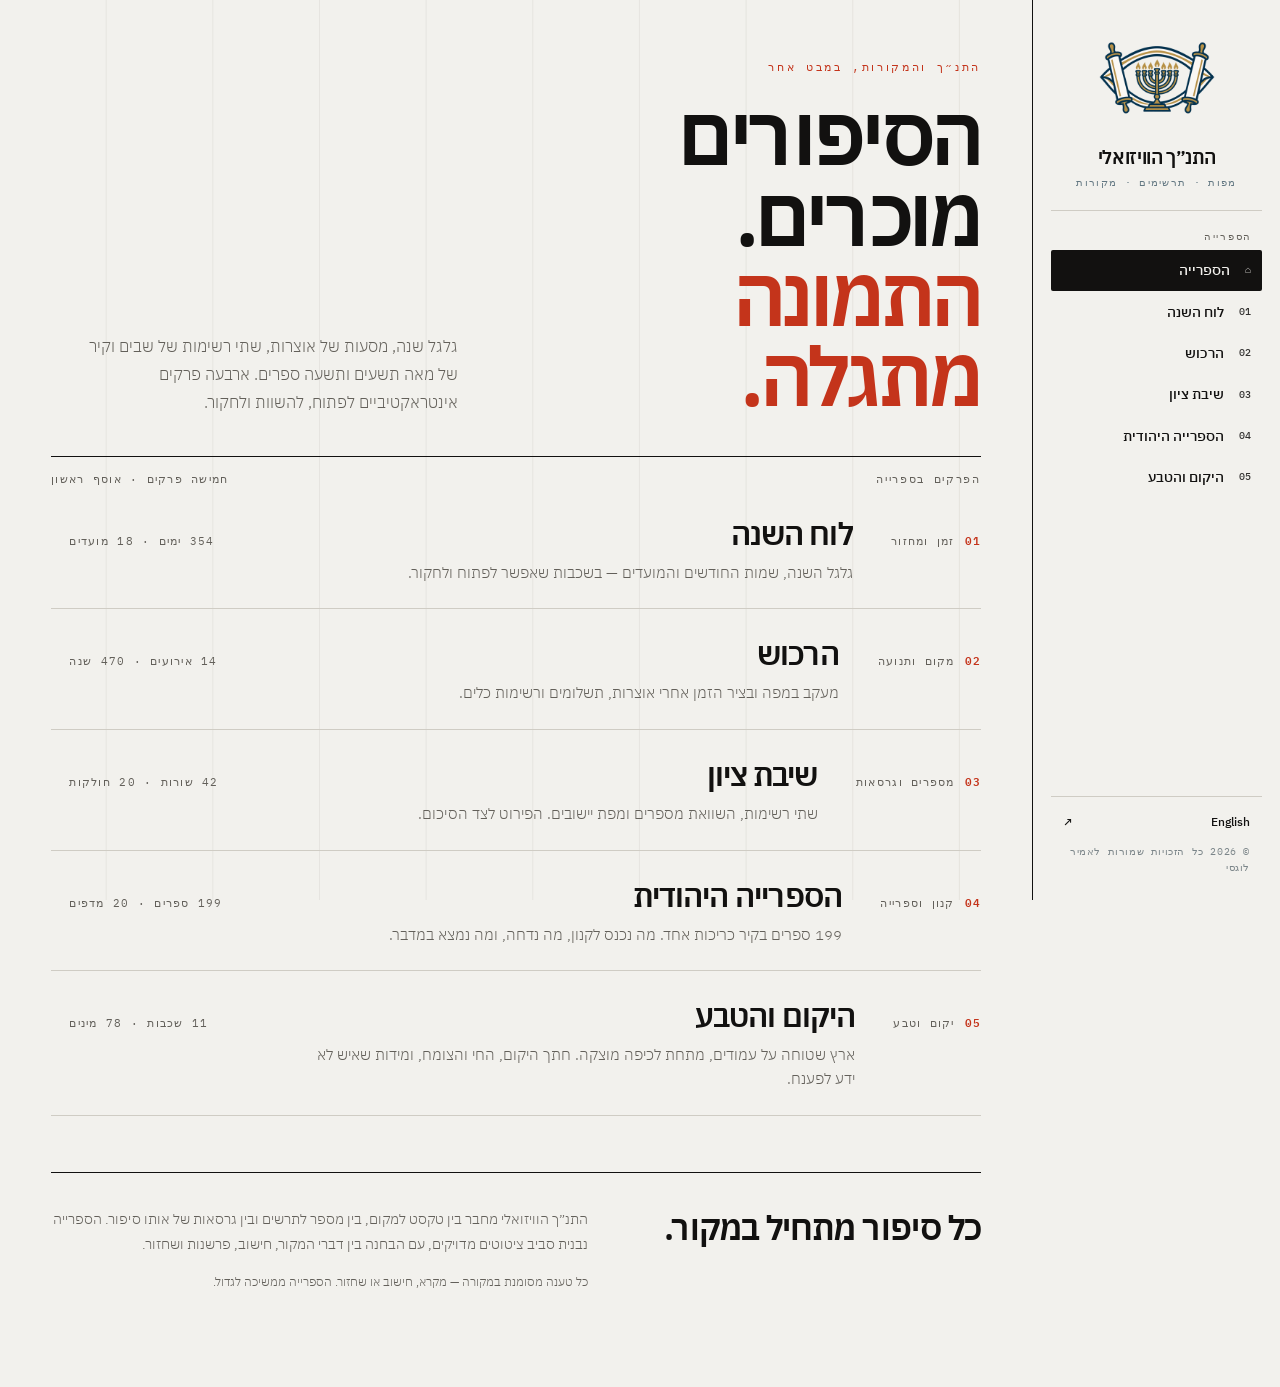
==== commit d899d03b: "Merge the Archive redesign and chapter 05 Brings the whole site onto the Archive design language and" ====
--- a/site/index.html
+++ b/site/index.html
@@ -28,4 +28,4 @@
  "inLanguage":"he",
  "description":"מפות, תרשימים וסיפורים אינטראקטיביים מעולם התנ״ך והמקורות."}
 </script>
-<title>התנ״ך הוויזואלי</title><meta content="מפות, תרשימים וסיפורים אינטראקטיביים מעולם התנ״ך והמקורות. בוחרים פרק, חוקרים את הפרטים וחוזרים אל הטקסט." name="description"/><link href="assets/site.css" rel="stylesheet"/><link href="assets/atlas.css" rel="stylesheet"/><link href="assets/logo-96.png" rel="icon" type="image/png"/><script defer="" src="assets/atlas.js"></script></head><body><a class="skip-link" href="#main-content">דלגו לתוכן</a><div class="mobile-bar"><a href="./"><img alt="" height="44" src="assets/logo-96.png" width="44"/><span>התנ״ך הוויזואלי</span></a><button aria-controls="atlas-sidebar" aria-expanded="false" aria-label="פתיחת ניווט" id="menu-toggle"><span></span><span></span><span></span></button></div><div hidden="" id="nav-backdrop"></div><aside aria-label="ניווט ראשי" class="atlas-sidebar" id="atlas-sidebar"><div class="sidebar-top"><a class="atlas-brand" href="./"><img alt="" height="130" src="assets/logo-320.png" width="150"/><strong>התנ״ך הוויזואלי</strong><span>מפות · תרשימים · מקורות</span></a><button aria-label="סגירת ניווט" class="nav-close" id="nav-close">×</button></div><nav aria-label="פרקי הספרייה" class="library-nav"><p class="nav-caption">הספרייה</p><a aria-current="page" class="side-link" href="./"><span class="side-index">⌂</span><span>הספרייה</span></a><a class="side-link" href="he/calendar/"><span class="side-index">01</span><span>לוח השנה</span></a><a class="side-link" href="he/treasures/"><span class="side-index">02</span><span>הרכוש</span></a><a class="side-link" href="he/return/"><span class="side-index">03</span><span>שיבת ציון</span></a><a class="side-link" href="he/library/"><span class="side-index">04</span><span>הספרייה היהודית</span></a></nav><div class="sidebar-bottom"><a class="language-link" href="en/" lang="en">English<span aria-hidden="true">↗</span></a><p class="copyright">© 2026 כל הזכויות שמורות לאמיר לוגסי</p></div></aside><div class="atlas-main home-main"><main id="main-content"><section class="home-intro"><div><p class="eyebrow">התנ״ך והמקורות, במבט אחר</p><h1>הסיפורים מוכרים.<br/><em>התמונה מתגלה.</em></h1></div><p class="intro-copy">גלגל שנה, מסעות של אוצרות, שתי רשימות של שבים וקיר של מאה תשעים ותשעה ספרים. ארבעה פרקים אינטראקטיביים לפתוח, להשוות ולחקור.</p></section><section aria-labelledby="collection-title" id="chapters"><div class="section-top"><h2 id="collection-title">הפרקים בספרייה</h2><span>ארבעה פרקים · אוסף ראשון</span></div><div class="collection"><a class="chapter" href="he/calendar/"><div class="visual"><img alt="" height="860" src="assets/calendar.svg" width="860"/></div><div class="chapter-copy"><div class="chapter-meta"><span class="ch-num">01</span><span>זמן ומחזור</span></div><h3>לוח השנה</h3><p>גלגל השנה, שמות החודשים והמועדים — בשכבות שאפשר לפתוח ולחקור.</p><span class="read"><span class="figs">354 ימים · 18 מועדים</span><b aria-hidden="true">←</b></span></div></a><a class="chapter" href="he/treasures/"><div class="visual"><img alt="" height="500" src="assets/treasures.svg" width="769" loading="lazy"/></div><div class="chapter-copy"><div class="chapter-meta"><span class="ch-num">02</span><span>מקום ותנועה</span></div><h3>הרכוש</h3><p>מעקב במפה ובציר הזמן אחרי אוצרות, תשלומים ורשימות כלים.</p><span class="read"><span class="figs">14 אירועים · 470 שנה</span><b aria-hidden="true">←</b></span></div></a><a class="chapter" href="he/return/"><div class="visual"><img alt="" height="586" src="assets/return.svg" width="940" loading="lazy"/></div><div class="chapter-copy"><div class="chapter-meta"><span class="ch-num">03</span><span>מספרים וגרסאות</span></div><h3>שיבת ציון</h3><p>שתי רשימות, השוואת מספרים ומפת יישובים. הפירוט לצד הסיכום.</p><span class="read"><span class="figs">42 שורות · 20 חולקות</span><b aria-hidden="true">←</b></span></div></a><a class="chapter" href="he/library/"><div class="visual"><img alt="" height="600" src="assets/library.svg" width="700" loading="lazy"/></div><div class="chapter-copy"><div class="chapter-meta"><span class="ch-num">04</span><span>קנון וספרייה</span></div><h3>הספרייה היהודית</h3><p>199 ספרים בקיר כריכות אחד. מה נכנס לקנון, מה נדחה, ומה נמצא במדבר.</p><span class="read"><span class="figs">199 ספרים · 20 מדפים</span><b aria-hidden="true">←</b></span></div></a></div></section><section class="about" id="about"><h2>כל סיפור מתחיל במקור.</h2><div><p>התנ״ך הוויזואלי מחבר בין טקסט למקום, בין מספר לתרשים ובין גרסאות של אותו סיפור. הספרייה נבנית סביב ציטוטים מדויקים, עם הבחנה בין דברי המקור, חישוב, פרשנות ושחזור.</p><p class="note">כל טענה מסומנת במקורה — מקרא, חישוב או שחזור. הספרייה ממשיכה לגדול.</p></div></section></main></div></body></html>+<title>התנ״ך הוויזואלי</title><meta content="מפות, תרשימים וסיפורים אינטראקטיביים מעולם התנ״ך והמקורות. בוחרים פרק, חוקרים את הפרטים וחוזרים אל הטקסט." name="description"/><link href="assets/site.css" rel="stylesheet"/><link href="assets/atlas.css" rel="stylesheet"/><link href="assets/logo-96.png" rel="icon" type="image/png"/><script defer="" src="assets/atlas.js"></script></head><body><a class="skip-link" href="#main-content">דלגו לתוכן</a><div class="mobile-bar"><a href="./"><img alt="" height="44" src="assets/logo-96.png" width="44"/><span>התנ״ך הוויזואלי</span></a><button aria-controls="atlas-sidebar" aria-expanded="false" aria-label="פתיחת ניווט" id="menu-toggle"><span></span><span></span><span></span></button></div><div hidden="" id="nav-backdrop"></div><aside aria-label="ניווט ראשי" class="atlas-sidebar" id="atlas-sidebar"><div class="sidebar-top"><a class="atlas-brand" href="./"><img alt="" height="130" src="assets/logo-320.png" width="150"/><strong>התנ״ך הוויזואלי</strong><span>מפות · תרשימים · מקורות</span></a><button aria-label="סגירת ניווט" class="nav-close" id="nav-close">×</button></div><nav aria-label="פרקי הספרייה" class="library-nav"><p class="nav-caption">הספרייה</p><a aria-current="page" class="side-link" href="./"><span class="side-index">⌂</span><span>הספרייה</span></a><a class="side-link" href="he/calendar/"><span class="side-index">01</span><span>לוח השנה</span></a><a class="side-link" href="he/treasures/"><span class="side-index">02</span><span>הרכוש</span></a><a class="side-link" href="he/return/"><span class="side-index">03</span><span>שיבת ציון</span></a><a class="side-link" href="he/library/"><span class="side-index">04</span><span>הספרייה היהודית</span></a><a class="side-link" href="he/nature/"><span class="side-index">05</span><span>היקום והטבע</span></a></nav><div class="sidebar-bottom"><a class="language-link" href="en/" lang="en">English<span aria-hidden="true">↗</span></a><p class="copyright">© 2026 כל הזכויות שמורות לאמיר לוגסי</p></div></aside><div class="atlas-main home-main"><main id="main-content"><section class="home-intro"><div><p class="eyebrow">התנ״ך והמקורות, במבט אחר</p><h1>הסיפורים מוכרים.<br/><em>התמונה מתגלה.</em></h1></div><p class="intro-copy">גלגל שנה, מסעות של אוצרות, שתי רשימות של שבים וקיר של מאה תשעים ותשעה ספרים. ארבעה פרקים אינטראקטיביים לפתוח, להשוות ולחקור.</p></section><section aria-labelledby="collection-title" id="chapters"><div class="section-top"><h2 id="collection-title">הפרקים בספרייה</h2><span>חמישה פרקים · אוסף ראשון</span></div><div class="collection"><a class="chapter" href="he/calendar/"><div class="visual"><img alt="" height="860" src="assets/calendar.svg" width="860"/></div><div class="chapter-copy"><div class="chapter-meta"><span class="ch-num">01</span><span>זמן ומחזור</span></div><h3>לוח השנה</h3><p>גלגל השנה, שמות החודשים והמועדים — בשכבות שאפשר לפתוח ולחקור.</p><span class="read"><span class="figs">354 ימים · 18 מועדים</span><b aria-hidden="true">←</b></span></div></a><a class="chapter" href="he/treasures/"><div class="visual"><img alt="" height="500" src="assets/treasures.svg" width="769" loading="lazy"/></div><div class="chapter-copy"><div class="chapter-meta"><span class="ch-num">02</span><span>מקום ותנועה</span></div><h3>הרכוש</h3><p>מעקב במפה ובציר הזמן אחרי אוצרות, תשלומים ורשימות כלים.</p><span class="read"><span class="figs">14 אירועים · 470 שנה</span><b aria-hidden="true">←</b></span></div></a><a class="chapter" href="he/return/"><div class="visual"><img alt="" height="586" src="assets/return.svg" width="940" loading="lazy"/></div><div class="chapter-copy"><div class="chapter-meta"><span class="ch-num">03</span><span>מספרים וגרסאות</span></div><h3>שיבת ציון</h3><p>שתי רשימות, השוואת מספרים ומפת יישובים. הפירוט לצד הסיכום.</p><span class="read"><span class="figs">42 שורות · 20 חולקות</span><b aria-hidden="true">←</b></span></div></a><a class="chapter" href="he/library/"><div class="visual"><img alt="" height="600" src="assets/library.svg" width="700" loading="lazy"/></div><div class="chapter-copy"><div class="chapter-meta"><span class="ch-num">04</span><span>קנון וספרייה</span></div><h3>הספרייה היהודית</h3><p>199 ספרים בקיר כריכות אחד. מה נכנס לקנון, מה נדחה, ומה נמצא במדבר.</p><span class="read"><span class="figs">199 ספרים · 20 מדפים</span><b aria-hidden="true">←</b></span></div></a><a class="chapter" href="he/nature/"><div class="visual"><img alt="" height="600" src="assets/nature.svg" width="700" loading="lazy"/></div><div class="chapter-copy"><div class="chapter-meta"><span class="ch-num">05</span><span>יקום וטבע</span></div><h3>היקום והטבע</h3><p>ארץ שטוחה על עמודים, מתחת לכיפה מוצקה. חתך היקום, החי והצומח, ומידות שאיש לא ידע לפענח.</p><span class="read"><span class="figs">11 שכבות · 78 מינים</span><b aria-hidden="true">←</b></span></div></a></div></section><section class="about" id="about"><h2>כל סיפור מתחיל במקור.</h2><div><p>התנ״ך הוויזואלי מחבר בין טקסט למקום, בין מספר לתרשים ובין גרסאות של אותו סיפור. הספרייה נבנית סביב ציטוטים מדויקים, עם הבחנה בין דברי המקור, חישוב, פרשנות ושחזור.</p><p class="note">כל טענה מסומנת במקורה — מקרא, חישוב או שחזור. הספרייה ממשיכה לגדול.</p></div></section></main></div></body></html>
--- a/site/assets/atlas.css
+++ b/site/assets/atlas.css
@@ -227,10 +227,7 @@
 .chapter-page .mpop{border-radius:2px;border-color:var(--line)}
 .chapter-page .readout{border-radius:0}
 /* the library wall: warm shelf, inked board */
-.chapter-library .spine{background:#EAE8E1;border-color:var(--line);border-radius:2px 2px 0 0;
-  font-family:'IBM Plex Sans Hebrew',system-ui,sans-serif;font-weight:500}
-.chapter-library .spine:hover{background:#E2DFD6}
-.chapter-library .board{background:var(--ink);height:3px;border-radius:0;box-shadow:none;margin-bottom:34px}
+
 .chapter-library .shelf h2{font-size:17px;letter-spacing:-.02em}
 .chapter-library .shelf .cnt{font-family:'IBM Plex Mono',ui-monospace,monospace;letter-spacing:.12em}
 .chapter-library .scale{border-radius:2px}
@@ -262,3 +259,141 @@
   .chapter-meta{flex-wrap:wrap;row-gap:4px}
   .ch-lang{margin-inline-start:0}
 }
+
+/* ==========================================================================
+   THE WALL · a bookcase, not a bar chart
+   The shelf colour in the data becomes the leather itself. Each volume gets
+   a curved sheen, gilt bands, its own tone and a slight lean; the board has
+   thickness and throws a shadow; the cavity behind the books is dark.
+   Light falls from the inline-start side, consistently, everywhere.
+   ========================================================================== */
+/* The case is exactly as long as the books standing in it. */
+.chapter-library .case{width:fit-content;max-width:100%;margin-bottom:40px}
+.chapter-library .row{position:relative;gap:3px;padding:22px 14px 0;align-items:flex-end;
+  background:
+    linear-gradient(180deg,#241C14e0 0%,#241C1400 54px),        /* cavity above */
+    linear-gradient(90deg,#00000038,#00000000 9%,#00000000 91%,#00000038), /* side walls */
+    #5E4930;
+  border:1px solid #3E3020;border-bottom:0;border-radius:2px 2px 0 0}
+
+.chapter-library .spine{
+  position:relative;border:0;border-radius:1.5px 1.5px 0 0;padding:13px 0 11px;
+  font-family:'IBM Plex Sans Hebrew',system-ui,sans-serif;font-weight:500;font-size:13.5px;
+  color:#F7EACA;font-weight:600;letter-spacing:.01em;
+  background:
+    url("data:image/svg+xml,%3Csvg xmlns='http://www.w3.org/2000/svg' width='70' height='70'%3E%3Cfilter id='g'%3E%3CfeTurbulence type='fractalNoise' baseFrequency='.9' numOctaves='4'/%3E%3C/filter%3E%3Crect width='70' height='70' filter='url(%23g)' opacity='.3'/%3E%3C/svg%3E"),
+    linear-gradient(90deg,
+      #00000070 0%, #0000003d 4%,        /* the shadowed edge where it meets the next book */
+      #ffffff12 11%, #ffffff05 17%,      /* a narrow catch of light, then matte */
+      #00000000 30%, #00000000 70%,
+      #00000012 83%, #00000047 96%, #00000070 100%),
+    var(--leather,#6B5334);
+  background-blend-mode:overlay,normal,normal;
+  filter:brightness(var(--tone,1));
+  transform:translateY(var(--sink,0)) rotate(var(--lean,0deg));
+  transform-origin:bottom center;
+  box-shadow:inset 0 2px 0 #ffffff2e,        /* the head of the book catches light */
+             inset 0 -3px 6px #00000047,     /* foot, in shadow */
+             2px 3px 5px #00000052;          /* contact shadow on the board */
+  transition:transform .16s ease,filter .16s ease,box-shadow .16s ease,opacity .2s ease}
+.chapter-library .spine .t{position:relative;z-index:2;text-shadow:0 1px 2px #00000080}
+/* gilt bands, the way a bound volume is tooled */
+/* Tooled bands at head and foot, and a sunken label panel behind the title. */
+/* A tooled label panel. It is how a bound spine carries its title, and it is
+   what keeps the lettering legible over a pale binding as well as a dark one. */
+.chapter-library .spine .t::before{content:"";position:absolute;inset-inline:-6px;
+  inset-block:-9px;z-index:-1;background:#00000073;
+  box-shadow:inset 0 0 0 1px #EFD08A38,0 1px 0 #FFFFFF14}
+.chapter-library .spine .gilt{position:absolute;inset-inline:2px;top:7%;bottom:7%;
+  pointer-events:none;z-index:1;
+  background:
+    linear-gradient(180deg,var(--gilt,#EFD08A) 0 1.5px,transparent 1.5px 5px,var(--gilt,#EFD08A) 5px 6px,transparent 6px)
+      top/100% 100% no-repeat,
+    linear-gradient(0deg,var(--gilt,#EFD08A) 0 1.5px,transparent 1.5px 5px,var(--gilt,#EFD08A) 5px 6px,transparent 6px)
+      bottom/100% 100% no-repeat;
+  opacity:.8}
+
+.chapter-library .spine:hover{transform:translateY(calc(var(--sink,0px) - 10px)) rotate(0deg);
+  box-shadow:inset 0 2px 0 #ffffff45,inset 0 -3px 6px #00000047,5px 10px 20px #00000070;z-index:3}
+.chapter-library .spine:hover .gilt{opacity:1}
+.chapter-library .spine.sel{transform:translateY(calc(var(--sink,0px) - 10px)) rotate(0deg);
+  outline:2px solid var(--gold);outline-offset:2px;z-index:4;
+  box-shadow:inset 0 2px 0 #ffffff45,inset 0 -3px 6px #00000047,5px 10px 20px #00000070}
+.chapter-library .spine.sel .gilt{opacity:1}
+.chapter-library .spine.dim{opacity:.14;filter:grayscale(.7) brightness(.9)}
+
+/* the board: a real plank with thickness, and the shadow it throws */
+.chapter-library .board{height:15px;border-radius:0 0 2px 2px;margin-bottom:0;
+  background:linear-gradient(180deg,#C6A472 0,#A5834C 38%,#7A5D34 72%,#4A3A24 100%);
+  box-shadow:inset 0 1px 0 #F0DCB8,0 6px 14px #00000038;border:1px solid #4A3A24;border-top:0}
+
+.chapter-library .shelf{margin-bottom:0}
+.chapter-library .shelf h2{margin-bottom:2px}
+@media(prefers-reduced-motion:reduce){
+  .chapter-library .spine,.chapter-library .spine:hover{transition:none}}
+@media(max-width:600px){.chapter-library .row{padding:18px 10px 0}
+  .chapter-library .spine{font-size:12.5px}}
+
+/* ==========================================================================
+   05 · היקום והטבע
+   The brief's block was written against the previous design system (serif
+   display, #f4f7f8 panels, 10px radii). Translated into the current one:
+   squared corners, the Archive tokens, mono for every figure and label.
+   ========================================================================== */
+.chapter-nature .cosmos-workspace{display:grid;
+  grid-template-columns:minmax(0,1.6fr) minmax(210px,1fr);gap:24px;align-items:start}
+.chapter-nature .cosmos-hold{background:#12111006;border:1px solid var(--line);border-radius:2px;padding:10px}
+.chapter-nature .cosmos-svg{display:block;width:100%;height:auto;border-radius:1px}
+.chapter-nature .layer{cursor:pointer;transition:opacity .16s ease}
+.chapter-nature .layer:focus-visible{outline:2px solid var(--gold);outline-offset:2px}
+.chapter-nature .layer text{font:500 13px 'IBM Plex Sans Hebrew',system-ui,sans-serif;
+  fill:var(--navy);paint-order:stroke;stroke:#EEEDE8;stroke-width:3.5;stroke-linejoin:round}
+.chapter-nature .layer.sel text{fill:var(--gold)}
+.chapter-nature .layer.mute{opacity:.28}
+.chapter-nature .layer.claim rect,.chapter-nature .layer.claim ellipse,
+.chapter-nature .layer.claim path{stroke:var(--gold);stroke-dasharray:5 4;stroke-width:1.6;fill:none}
+.chapter-nature .layer.claim text{fill:var(--gold);font-size:12px}
+/* the toggle isolates the two quoted verses from the nine structural layers */
+.chapter-nature .cosmos-svg.claims .layer:not(.claim){opacity:.22}
+.chapter-nature .cosmos-svg.claims .layer.claim rect,
+.chapter-nature .cosmos-svg.claims .layer.claim ellipse{stroke-width:2.4}
+.chapter-nature .readout hr{border:0;border-top:1px solid var(--line);margin:18px 0}
+
+/* the converter */
+.chapter-nature .conv{background:#12111006;border:1px solid var(--line);border-radius:2px;
+  padding:20px;display:flex;flex-wrap:wrap;gap:12px;align-items:center}
+.chapter-nature .conv input,.chapter-nature .conv select{
+  font:500 14px 'IBM Plex Sans Hebrew',system-ui,sans-serif;padding:10px 13px;
+  border:1px solid var(--line);border-radius:2px;background:#fff;color:var(--ink);min-height:42px}
+.chapter-nature .conv input{width:120px;font-variant-numeric:tabular-nums}
+.chapter-nature .conv-out{width:100%;margin-top:4px;display:grid;
+  grid-template-columns:repeat(auto-fit,minmax(150px,1fr));gap:8px}
+.chapter-nature .conv-out div{background:#fff;border:1px solid var(--line);border-radius:2px;padding:13px 15px}
+.chapter-nature .conv-out b{display:block;font-size:23px;font-weight:600;letter-spacing:-.03em;
+  color:var(--ink);font-variant-numeric:tabular-nums}
+.chapter-nature .conv-out span{display:block;margin-top:4px;
+  font-family:'IBM Plex Mono',ui-monospace,monospace;font-size:10px;letter-spacing:.12em;color:var(--ink2)}
+.chapter-nature .conv-range{border-inline-start:2px solid var(--gold)!important;background:#C4341B0a!important}
+.chapter-nature .conv-range b{color:var(--gold)}
+
+/* confidence, shown beside every identification rather than in a footnote */
+.chapter-nature .conf{display:inline-block;font-family:'IBM Plex Mono',ui-monospace,monospace;
+  font-size:10px;letter-spacing:.1em;border-radius:2px;padding:3px 8px;
+  border:1px solid var(--line);color:var(--ink2);margin-inline-start:9px;vertical-align:middle}
+.chapter-nature .conf.c1{border-color:#3D6B52;color:#3D6B52}
+.chapter-nature .conf.c3{border-color:#B1653A;color:#B1653A}
+.chapter-nature .conf.c4{border-color:#9E4F66;color:#9E4F66}
+.chapter-nature .fitem .when{font-size:19px;font-weight:600;letter-spacing:-.02em}
+.chapter-nature .goods{grid-template-columns:repeat(auto-fit,minmax(240px,1fr))}
+.chapter-nature .goods .v{font-size:19px;font-weight:600;letter-spacing:-.02em;color:var(--ink)}
+.chapter-nature .goods .t{font-size:14px;line-height:1.7}
+.chapter-nature .hits{font-family:'IBM Plex Mono',ui-monospace,monospace;letter-spacing:.1em}
+.chapter-nature .search{min-width:220px}
+.chapter-nature #engTl .ev{grid-template-columns:60px 1fr}
+.chapter-nature #engTl .yr{font-family:'IBM Plex Mono',ui-monospace,monospace;font-size:13px;color:var(--gold)}
+
+@media(max-width:900px){.chapter-nature .cosmos-workspace{grid-template-columns:1fr}}
+@media(max-width:600px){.chapter-nature .conv input{width:100%}
+  .chapter-nature .conv select{width:100%}
+  .chapter-nature .layer text{font-size:15px}}
+@media(prefers-reduced-motion:reduce){.chapter-nature .layer{transition:none}}
